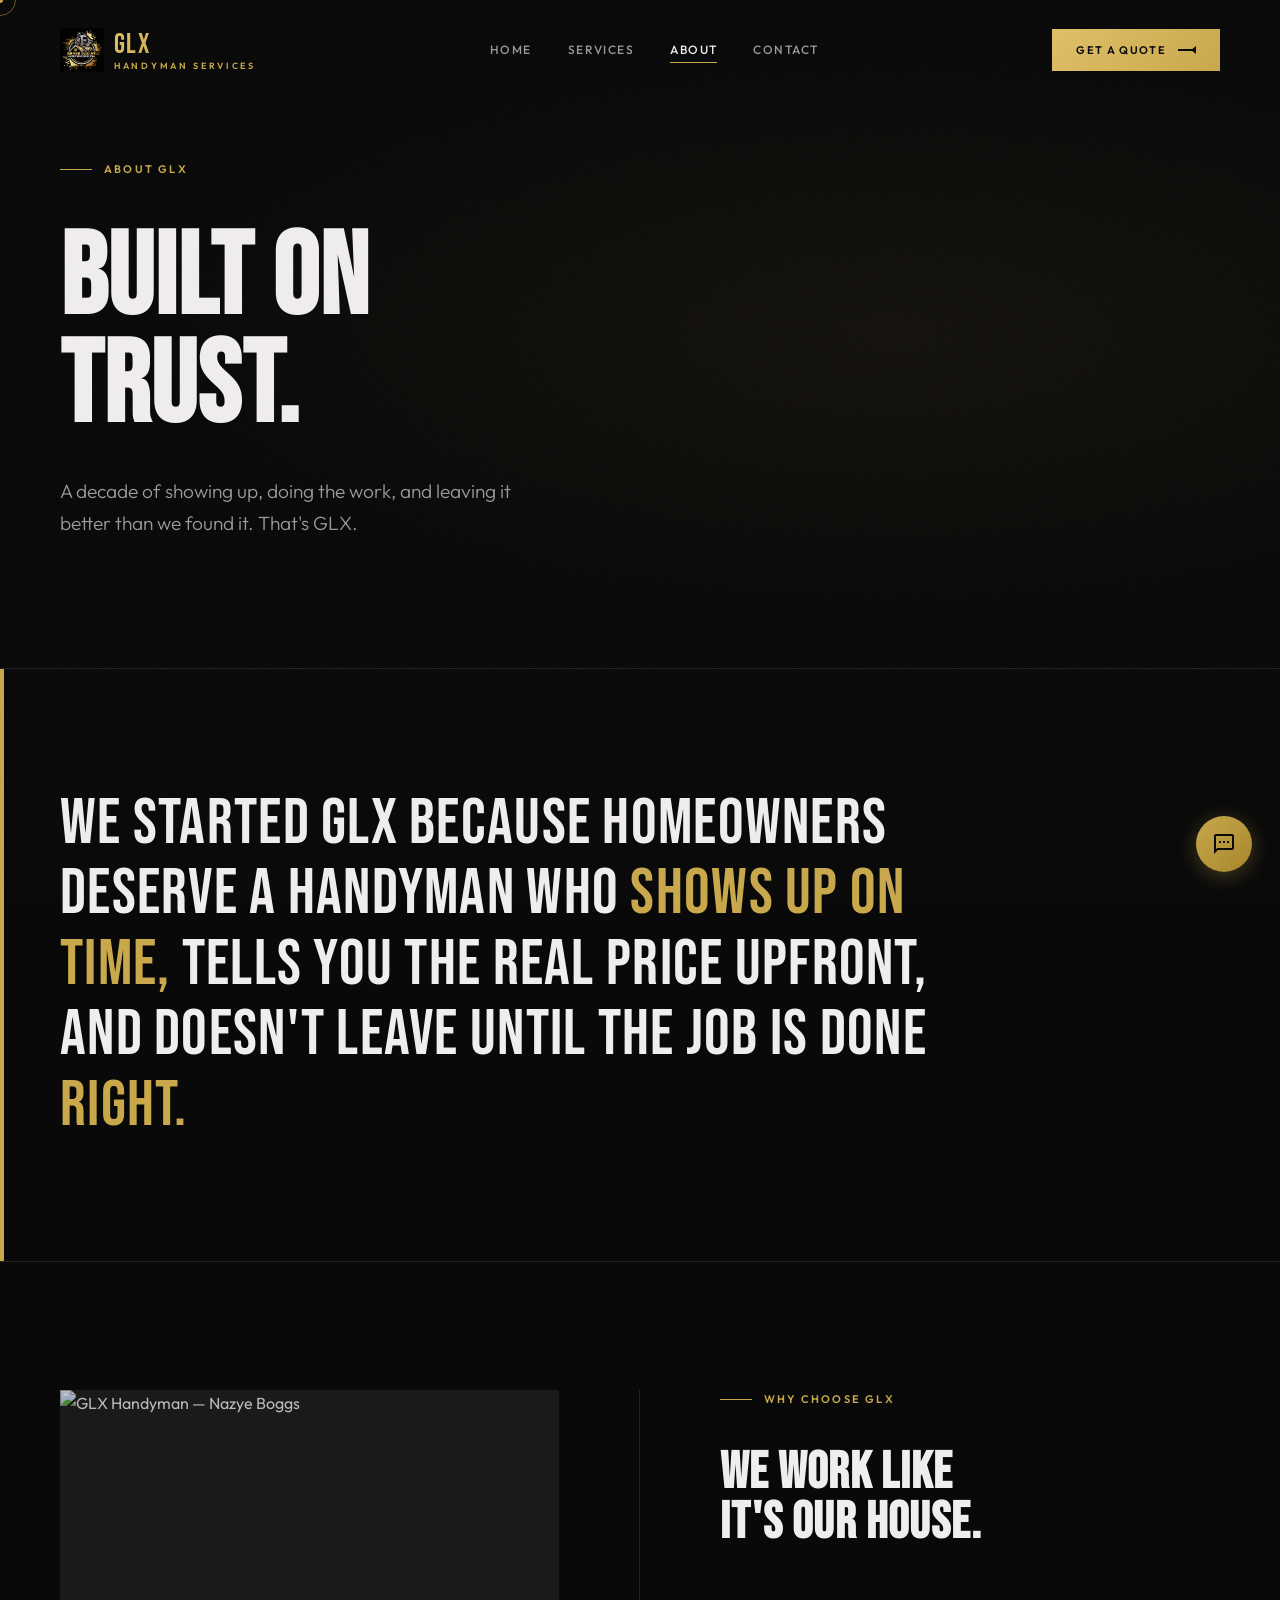
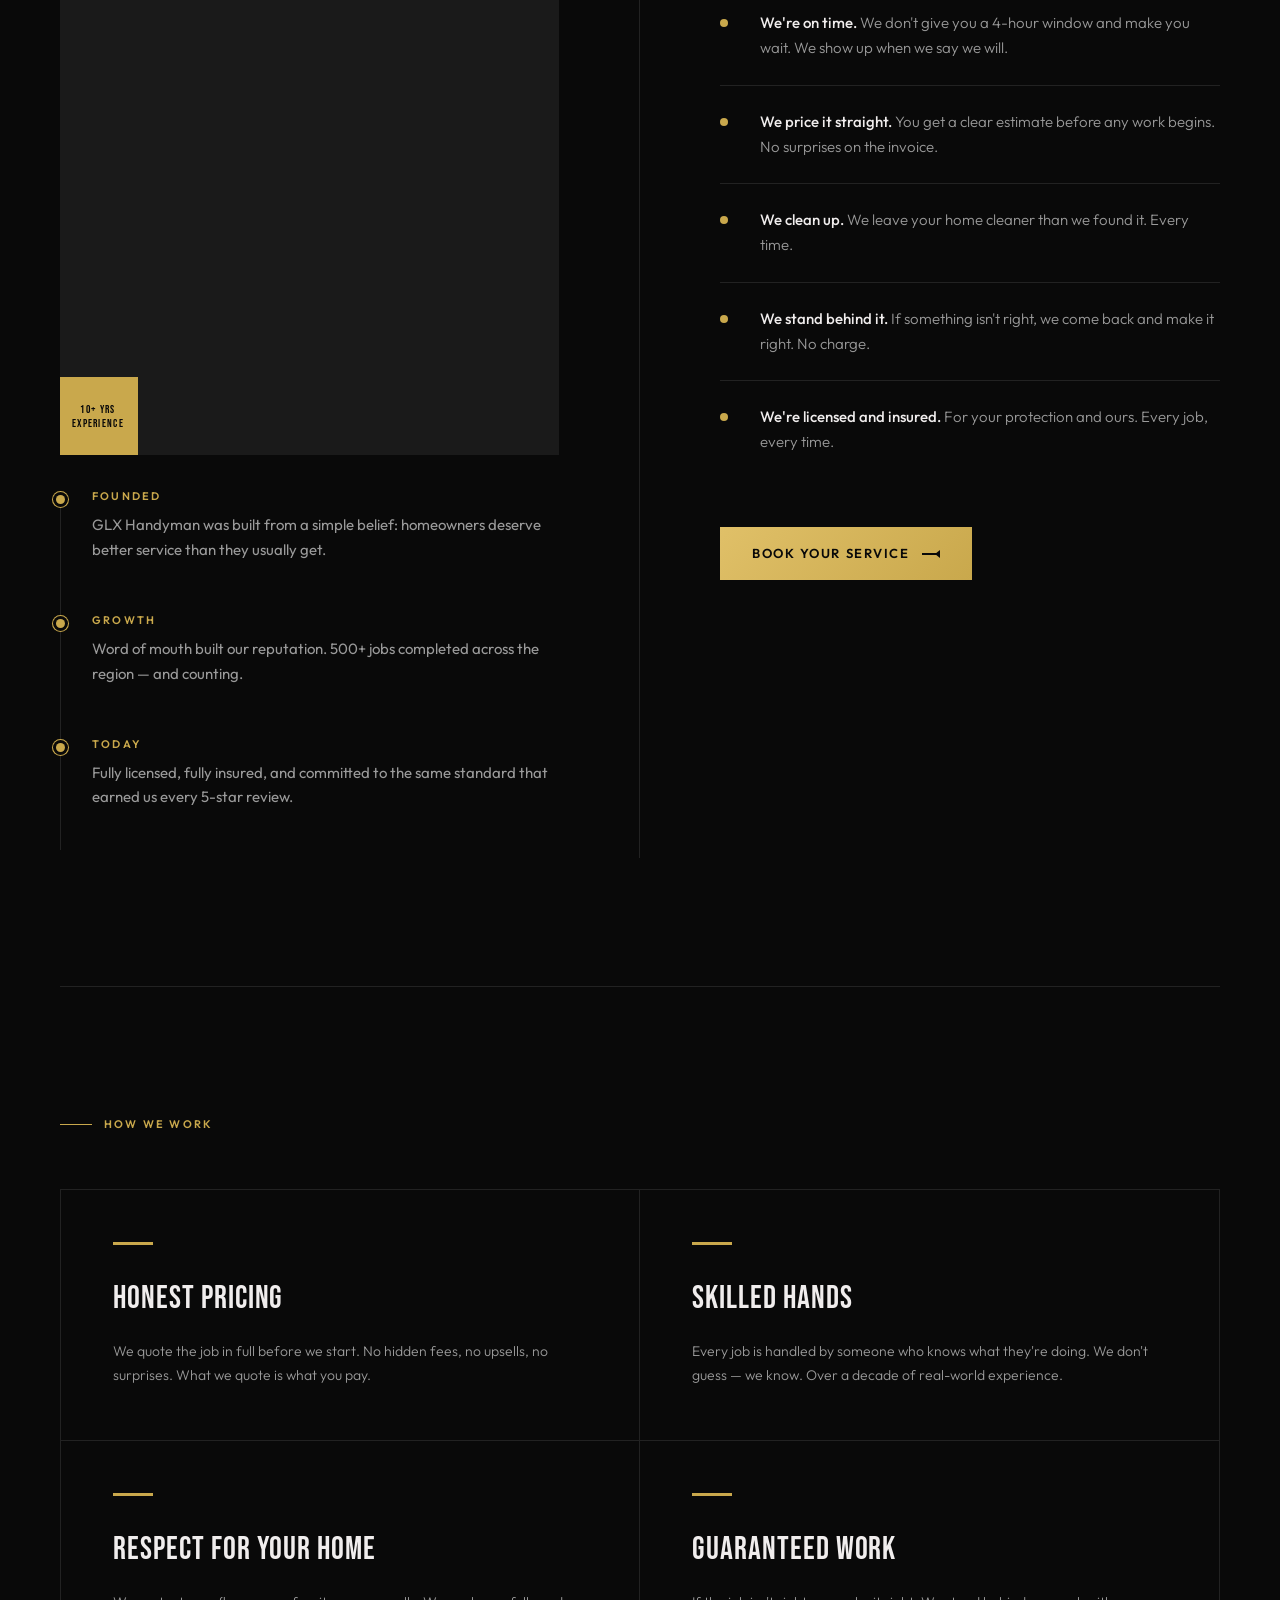
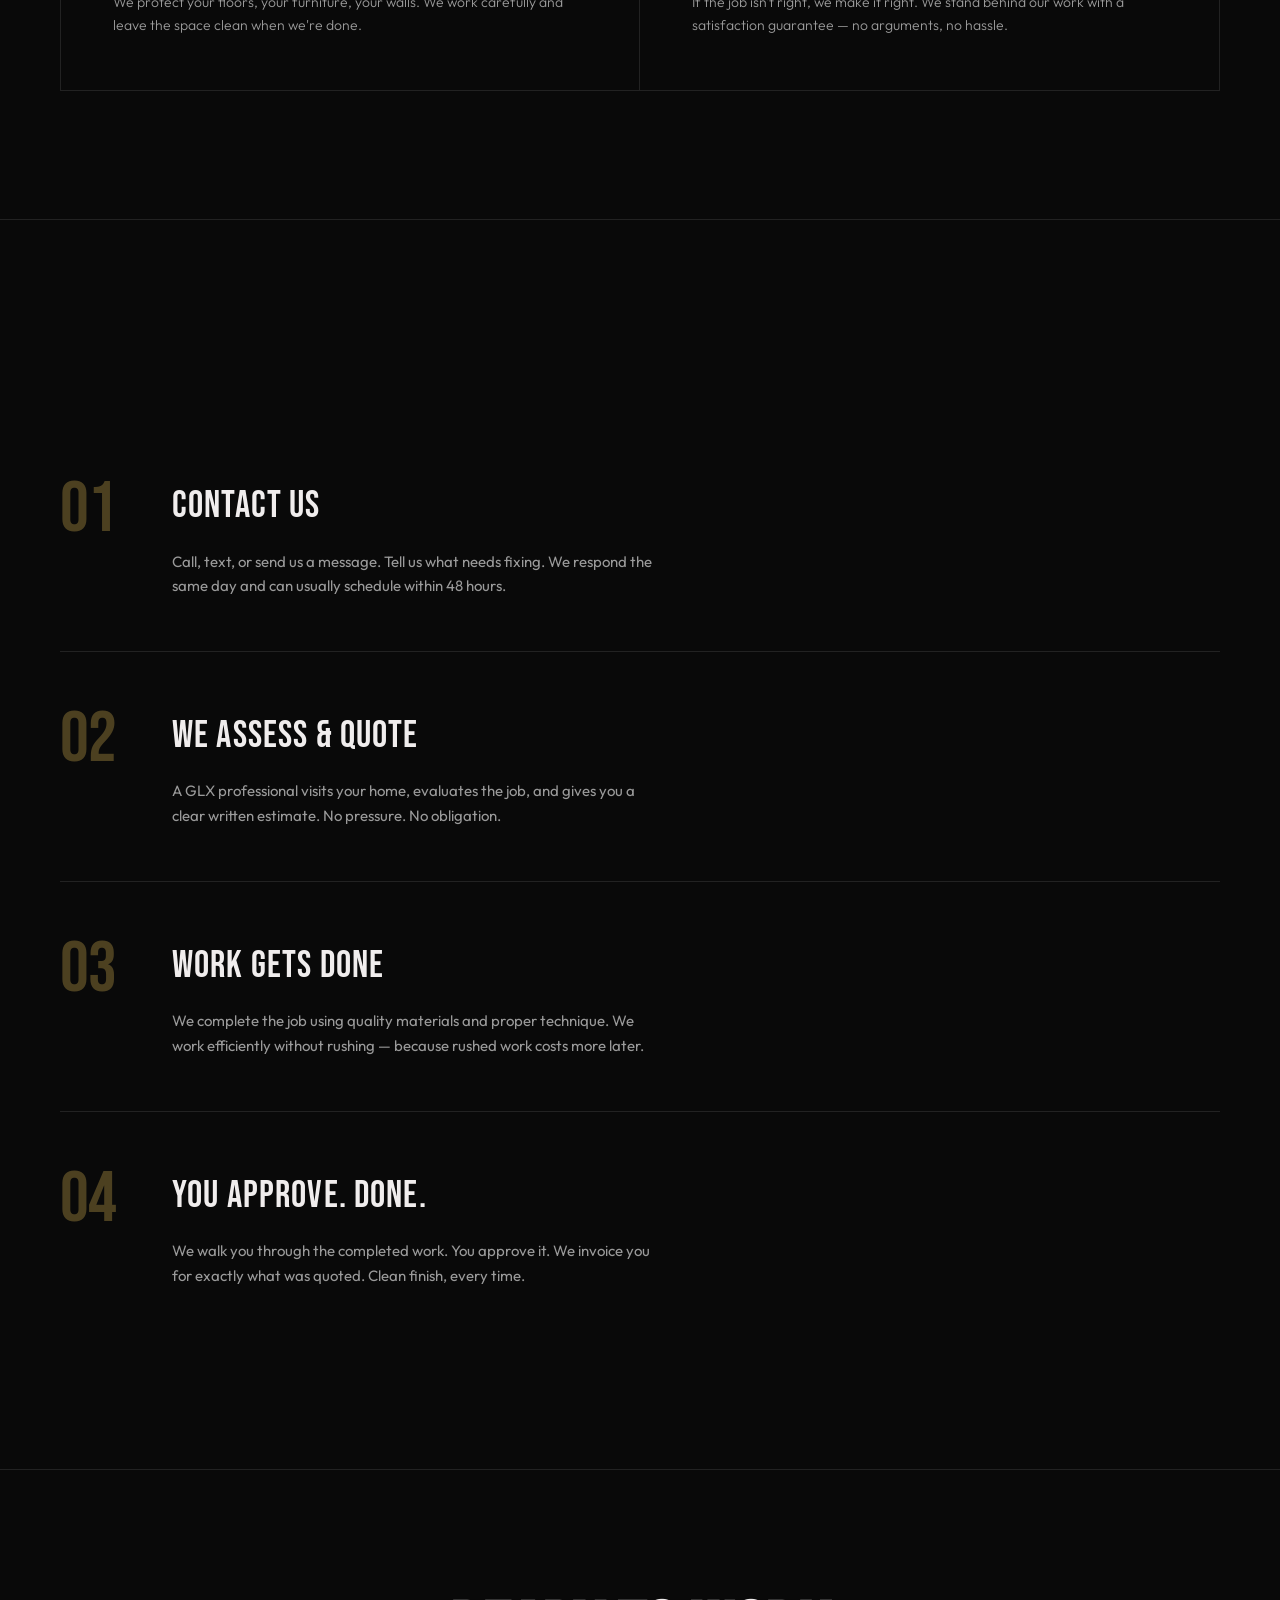
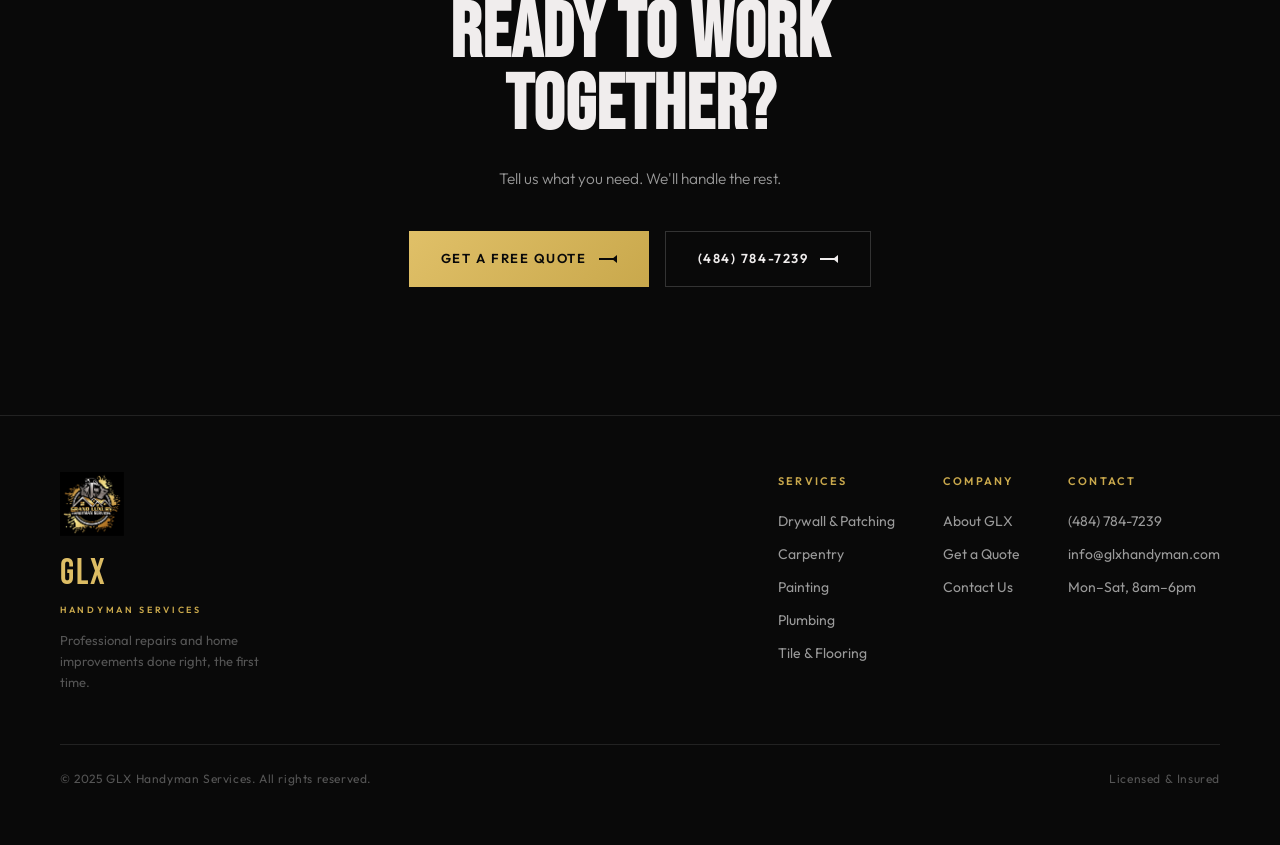
==== about.html @ 7e623fb2 "Initial commit — GLX Handyman website Full static site with homepage, services, about, and contact p" ====
<!DOCTYPE html>
<html lang="en">
<head>
  <meta charset="UTF-8" />
  <meta name="viewport" content="width=device-width, initial-scale=1.0" />
  <title>About — Grand Luxury Handyman Services</title>
  <meta name="description" content="Grand Luxury Handyman Services — Montgomery County's trusted general contractor. Learn about founder Nazye Boggs and our commitment to luxury craftsmanship." />
  <link rel="preconnect" href="https://fonts.googleapis.com" />
  <link rel="preconnect" href="https://fonts.gstatic.com" crossorigin />
  <link href="https://fonts.googleapis.com/css2?family=Bebas+Neue&family=Outfit:wght@300;400;500;600&display=swap" rel="stylesheet" />
  <link rel="stylesheet" href="css/styles.css" />
  <style>
    /* ── About Page Specific ──────────────────────────────── */

    /* Full-bleed statement */
    .statement-section {
      padding: 120px 0;
      border-bottom: 1px solid var(--border);
      position: relative;
      overflow: hidden;
    }
    .statement-section::before {
      content: '';
      position: absolute;
      top: 0; bottom: 0; left: 0;
      width: 4px;
      background: var(--accent);
    }
    .statement-text {
      font-family: var(--font-display);
      font-size: clamp(32px, 5vw, 68px);
      line-height: 1.1;
      color: var(--text);
      letter-spacing: 0.02em;
      max-width: 900px;
    }
    .statement-text em {
      font-style: normal;
      color: var(--accent);
    }

    /* Values grid */
    .values-grid {
      display: grid;
      grid-template-columns: repeat(2, 1fr);
      gap: 0;
      border: 1px solid var(--border);
    }
    .value-item {
      padding: 52px;
      border-bottom: 1px solid var(--border);
      border-right: 1px solid var(--border);
      position: relative;
      transition: background var(--dur) var(--ease);
    }
    .value-item:hover { background: var(--surface); }
    .value-item:nth-child(2n) { border-right: none; }
    .value-item:nth-last-child(-n+2) { border-bottom: none; }
    .value-icon-line {
      width: 40px;
      height: 3px;
      background: var(--accent);
      margin-bottom: 28px;
    }
    .value-title {
      font-family: var(--font-display);
      font-size: clamp(22px, 2.5vw, 32px);
      color: var(--text);
      letter-spacing: 0.03em;
      margin-bottom: 14px;
    }
    .value-text {
      font-size: 14px;
      color: var(--text-dim);
      line-height: 1.7;
      font-weight: 300;
    }

    /* About split layout */
    .about-split {
      display: grid;
      grid-template-columns: 1fr 1fr;
      gap: 0;
      align-items: start;
      padding: var(--section-pad) 0;
      border-bottom: 1px solid var(--border);
    }
    .about-split-left {
      padding-right: 80px;
      border-right: 1px solid var(--border);
    }
    .about-split-right {
      padding-left: 80px;
    }
    .about-portrait {
      width: 100%;
      aspect-ratio: 3/4;
      background: var(--surface-2);
      position: relative;
      overflow: hidden;
      margin-bottom: 32px;
    }
    .about-portrait img {
      width: 100%; height: 100%;
      object-fit: cover;
      opacity: 0.75;
    }
    .portrait-accent {
      position: absolute;
      bottom: -2px;
      left: -2px;
      width: 80px;
      height: 80px;
      background: var(--accent);
      z-index: 2;
      display: flex;
      align-items: center;
      justify-content: center;
    }
    .portrait-accent-text {
      font-family: var(--font-display);
      font-size: 11px;
      letter-spacing: 0.12em;
      color: var(--black);
      text-align: center;
      line-height: 1.3;
    }

    /* Why GLX list */
    .why-list {
      display: flex;
      flex-direction: column;
      gap: 0;
    }
    .why-item {
      display: grid;
      grid-template-columns: 20px 1fr;
      gap: 20px;
      padding: 24px 0;
      border-bottom: 1px solid var(--border);
      align-items: start;
    }
    .why-item:last-child { border-bottom: none; }
    .why-bullet {
      width: 8px;
      height: 8px;
      background: var(--accent);
      border-radius: 50%;
      margin-top: 8px;
    }
    .why-text {
      font-size: 15px;
      color: var(--text-dim);
      line-height: 1.65;
      font-weight: 300;
    }
    .why-text strong { color: var(--text); font-weight: 500; }

    @media (max-width: 1024px) {
      .about-split { grid-template-columns: 1fr; }
      .about-split-left { padding-right: 0; border-right: none; border-bottom: 1px solid var(--border); padding-bottom: 60px; }
      .about-split-right { padding-left: 0; padding-top: 60px; }
      .values-grid { grid-template-columns: 1fr; }
      .value-item { border-right: none; }
      .value-item:nth-last-child(-n+2) { border-bottom: 1px solid var(--border); }
      .value-item:last-child { border-bottom: none; }
    }
    @media (max-width: 640px) {
      .value-item { padding: 36px 28px; }
      .statement-section { padding: 72px 0; }
    }
  </style>
</head>
<body>
  <div class="page-veil"></div>
  <div class="cursor-dot"></div>
  <div class="cursor-ring"></div>

  <!-- ── Navigation ──────────────────────────────────────────── -->
  <nav class="nav">
    <div class="container">
      <div class="nav-inner">
        <a href="index.html" class="nav-logo">
          <img src="images/Grand%20Luxury%20Handyman%20Services%20logos-01.JPG" alt="GLX Logo" class="nav-logo-img" />
          <div class="nav-logo-text">
            <span class="nav-logo-main">GLX</span>
            <span class="nav-logo-sub">Handyman Services</span>
          </div>
        </a>
        <div class="nav-links">
          <a href="index.html" class="nav-link">Home</a>
          <a href="services.html" class="nav-link">Services</a>
          <a href="about.html" class="nav-link">About</a>
          <a href="contact.html" class="nav-link">Contact</a>
        </div>
        <a href="contact.html" class="btn btn-primary nav-cta">
          <span>Get a Quote</span>
          <span class="btn-icon"></span>
        </a>
        <button class="nav-mobile-toggle" aria-label="Menu">
          <span></span><span></span><span></span>
        </button>
      </div>
    </div>
  </nav>

  <div class="nav-mobile-menu">
    <a href="index.html" class="nav-link">Home</a>
    <a href="services.html" class="nav-link">Services</a>
    <a href="about.html" class="nav-link">About</a>
    <a href="contact.html" class="nav-link">Contact</a>
    <a href="contact.html" class="btn btn-primary" style="margin-top:20px">Get a Quote</a>
  </div>

  <!-- ── Page Hero ────────────────────────────────────────────── -->
  <section class="page-hero">
    <div class="container">
      <div class="section-label reveal">
        <span class="label">About GLX</span>
      </div>
      <h1 class="display-xl reveal reveal-delay-1" style="max-width: 740px; margin-top: 20px;">
        BUILT ON<br>TRUST.
      </h1>
      <p class="body-lg reveal reveal-delay-2" style="max-width: 500px; margin-top: 32px;">
        A decade of showing up, doing the work, and leaving it better than we found it. That's GLX.
      </p>
    </div>
  </section>

  <!-- ── Statement ─────────────────────────────────────────────── -->
  <section class="statement-section">
    <div class="container">
      <p class="statement-text reveal">
        We started GLX because homeowners deserve a handyman who <em>shows up on time,</em> tells you the real price upfront, and doesn't leave until the job is done <em>right.</em>
      </p>
    </div>
  </section>

  <!-- ── About Split ───────────────────────────────────────────── -->
  <section>
    <div class="container">
      <div class="about-split">
        <div class="about-split-left">
          <div class="about-portrait reveal">
            <img src="https://images.unsplash.com/photo-1507003211169-0a1dd7228f2d?auto=format&fit=crop&w=800&q=80" alt="GLX Handyman — Nazye Boggs" />
            <div class="portrait-accent">
              <div class="portrait-accent-text">10+ YRS<br>EXPERIENCE</div>
            </div>
          </div>
          <div class="timeline reveal">
            <div class="timeline-item">
              <div class="timeline-year">Founded</div>
              <p class="timeline-text">GLX Handyman was built from a simple belief: homeowners deserve better service than they usually get.</p>
            </div>
            <div class="timeline-item">
              <div class="timeline-year">Growth</div>
              <p class="timeline-text">Word of mouth built our reputation. 500+ jobs completed across the region — and counting.</p>
            </div>
            <div class="timeline-item">
              <div class="timeline-year">Today</div>
              <p class="timeline-text">Fully licensed, fully insured, and committed to the same standard that earned us every 5-star review.</p>
            </div>
          </div>
        </div>

        <div class="about-split-right reveal reveal-delay-2">
          <div class="section-label" style="margin-bottom: 40px;">
            <span class="label">Why Choose GLX</span>
          </div>
          <h2 class="display-md" style="margin-bottom: 40px;">We Work Like<br>It's Our House.</h2>

          <div class="why-list">
            <div class="why-item">
              <div class="why-bullet"></div>
              <p class="why-text"><strong>We're on time.</strong> We don't give you a 4-hour window and make you wait. We show up when we say we will.</p>
            </div>
            <div class="why-item">
              <div class="why-bullet"></div>
              <p class="why-text"><strong>We price it straight.</strong> You get a clear estimate before any work begins. No surprises on the invoice.</p>
            </div>
            <div class="why-item">
              <div class="why-bullet"></div>
              <p class="why-text"><strong>We clean up.</strong> We leave your home cleaner than we found it. Every time.</p>
            </div>
            <div class="why-item">
              <div class="why-bullet"></div>
              <p class="why-text"><strong>We stand behind it.</strong> If something isn't right, we come back and make it right. No charge.</p>
            </div>
            <div class="why-item">
              <div class="why-bullet"></div>
              <p class="why-text"><strong>We're licensed and insured.</strong> For your protection and ours. Every job, every time.</p>
            </div>
          </div>

          <a href="contact.html" class="btn btn-primary" style="margin-top: 48px;">
            <span>Book Your Service</span>
            <span class="btn-icon"></span>
          </a>
        </div>
      </div>
    </div>
  </section>

  <!-- ── Values ────────────────────────────────────────────────── -->
  <section style="padding: var(--section-pad) 0; border-bottom: 1px solid var(--border);">
    <div class="container">
      <div class="section-label reveal" style="margin-bottom: 56px;">
        <span class="label">How We Work</span>
      </div>
      <div class="values-grid reveal">
        <div class="value-item">
          <div class="value-icon-line"></div>
          <div class="value-title">Honest Pricing</div>
          <p class="value-text">We quote the job in full before we start. No hidden fees, no upsells, no surprises. What we quote is what you pay.</p>
        </div>
        <div class="value-item">
          <div class="value-icon-line"></div>
          <div class="value-title">Skilled Hands</div>
          <p class="value-text">Every job is handled by someone who knows what they're doing. We don't guess — we know. Over a decade of real-world experience.</p>
        </div>
        <div class="value-item">
          <div class="value-icon-line"></div>
          <div class="value-title">Respect For Your Home</div>
          <p class="value-text">We protect your floors, your furniture, your walls. We work carefully and leave the space clean when we're done.</p>
        </div>
        <div class="value-item">
          <div class="value-icon-line"></div>
          <div class="value-title">Guaranteed Work</div>
          <p class="value-text">If the job isn't right, we make it right. We stand behind our work with a satisfaction guarantee — no arguments, no hassle.</p>
        </div>
      </div>
    </div>
  </section>

  <!-- ── Process ────────────────────────────────────────────────── -->
  <section style="padding: var(--section-pad) 0; border-bottom: 1px solid var(--border);">
    <div class="container">
      <div class="section-label reveal" style="margin-bottom: 56px;">
        <span class="label">The GLX Process</span>
      </div>
      <div class="process-step reveal">
        <div class="process-num">01</div>
        <div>
          <div class="process-title">Contact Us</div>
          <p class="process-text">Call, text, or send us a message. Tell us what needs fixing. We respond the same day and can usually schedule within 48 hours.</p>
        </div>
      </div>
      <div class="process-step reveal">
        <div class="process-num">02</div>
        <div>
          <div class="process-title">We Assess &amp; Quote</div>
          <p class="process-text">A GLX professional visits your home, evaluates the job, and gives you a clear written estimate. No pressure. No obligation.</p>
        </div>
      </div>
      <div class="process-step reveal">
        <div class="process-num">03</div>
        <div>
          <div class="process-title">Work Gets Done</div>
          <p class="process-text">We complete the job using quality materials and proper technique. We work efficiently without rushing — because rushed work costs more later.</p>
        </div>
      </div>
      <div class="process-step reveal" style="border-bottom:none;">
        <div class="process-num">04</div>
        <div>
          <div class="process-title">You Approve. Done.</div>
          <p class="process-text">We walk you through the completed work. You approve it. We invoice you for exactly what was quoted. Clean finish, every time.</p>
        </div>
      </div>
    </div>
  </section>

  <!-- ── CTA ──────────────────────────────────────────────────── -->
  <section style="padding: var(--section-pad) 0;">
    <div class="container">
      <div class="reveal" style="text-align: center;">
        <h2 class="display-lg">Ready To Work<br>Together?</h2>
        <p class="body-md" style="max-width: 400px; margin: 24px auto 40px;">
          Tell us what you need. We'll handle the rest.
        </p>
        <div style="display:flex; justify-content:center; gap:16px; flex-wrap:wrap;">
          <a href="contact.html" class="btn btn-primary">
            <span>Get a Free Quote</span>
            <span class="btn-icon"></span>
          </a>
          <a href="tel:+14847847239" class="btn btn-outline">
            <span>(484) 784-7239</span>
            <span class="btn-icon"></span>
          </a>
        </div>
      </div>
    </div>
  </section>

  <!-- ── Footer ────────────────────────────────────────────────── -->
  <footer>
    <div class="container">
      <div class="footer-grid">
        <div>
          <img src="images/Grand%20Luxury%20Handyman%20Services%20logos-01.JPG" alt="GLX Logo" class="footer-logo-img" />
          <div class="footer-logo-main">GLX</div>
          <div class="footer-logo-sub">Handyman Services</div>
          <p class="footer-tagline">Professional repairs and home improvements done right, the first time.</p>
        </div>
        <div>
          <div class="footer-col-title">Services</div>
          <div class="footer-links">
            <a href="services.html#drywall" class="footer-link">Drywall &amp; Patching</a>
            <a href="services.html#carpentry" class="footer-link">Carpentry</a>
            <a href="services.html#painting" class="footer-link">Painting</a>
            <a href="services.html#plumbing" class="footer-link">Plumbing</a>
            <a href="services.html#tile" class="footer-link">Tile &amp; Flooring</a>
          </div>
        </div>
        <div>
          <div class="footer-col-title">Company</div>
          <div class="footer-links">
            <a href="about.html" class="footer-link">About GLX</a>
            <a href="contact.html" class="footer-link">Get a Quote</a>
            <a href="contact.html" class="footer-link">Contact Us</a>
          </div>
        </div>
        <div>
          <div class="footer-col-title">Contact</div>
          <div class="footer-links">
            <a href="tel:+14847847239" class="footer-link">(484) 784-7239</a>
            <a href="mailto:info@glxhandyman.com" class="footer-link">info@glxhandyman.com</a>
            <span class="footer-link" style="cursor:default;">Mon–Sat, 8am–6pm</span>
          </div>
        </div>
      </div>
      <div class="footer-bottom">
        <span class="footer-copy">© 2025 GLX Handyman Services. All rights reserved.</span>
        <span class="footer-copy">Licensed &amp; Insured</span>
      </div>
    </div>
  </footer>

  <!-- ── Chatbot Widget ──────────────────────────────────────── -->
  <button class="chatbot-toggle" aria-label="Chat with us">
    <svg class="chat-open" viewBox="0 0 24 24"><path d="M20 2H4c-1.1 0-2 .9-2 2v18l4-4h14c1.1 0 2-.9 2-2V4c0-1.1-.9-2-2-2zm0 14H5.2L4 17.2V4h16v12z"/><path d="M7 9h2v2H7zm4 0h2v2h-2zm4 0h2v2h-2z"/></svg>
    <svg class="chat-close" viewBox="0 0 24 24"><path d="M19 6.41L17.59 5 12 10.59 6.41 5 5 6.41 10.59 12 5 17.59 6.41 19 12 13.41 17.59 19 19 17.59 13.41 12z"/></svg>
  </button>
  <div class="chatbot-window">
    <div class="chatbot-header">
      <div class="chatbot-header-dot"></div>
      <div>
        <div class="chatbot-header-text">GLX Handyman</div>
        <div class="chatbot-header-sub">Usually replies instantly</div>
      </div>
    </div>
    <div class="chatbot-messages" id="chatMessages">
      <div class="chat-msg bot">Hey there! I'm the GLX assistant. How can I help you today?</div>
    </div>
    <div class="chatbot-quick-replies" id="chatQuickReplies">
      <button class="chatbot-quick-btn" data-msg="I need a quote">Get a Quote</button>
      <button class="chatbot-quick-btn" data-msg="What services do you offer?">Services</button>
      <button class="chatbot-quick-btn" data-msg="What are your hours?">Hours</button>
      <button class="chatbot-quick-btn" data-msg="How do I contact you?">Contact Info</button>
    </div>
    <div class="chatbot-input-row">
      <input class="chatbot-input" id="chatInput" type="text" placeholder="Type a message..." />
      <button class="chatbot-send" id="chatSend" aria-label="Send">
        <svg viewBox="0 0 24 24"><path d="M2.01 21L23 12 2.01 3 2 10l15 2-15 2z"/></svg>
      </button>
    </div>
  </div>

  <script src="js/main.js"></script>
</body>
</html>
---- css/styles.css ----
/* ============================================================
   GLX HANDYMAN — Global Styles
   Direction: Bold Challenger × Industrial Craft
   ============================================================ */

@import url('https://fonts.googleapis.com/css2?family=Bebas+Neue&family=Outfit:wght@300;400;500;600&display=swap');

/* ── Variables ─────────────────────────────────────────────── */
:root {
  --black:        #090909;
  --surface:      #111111;
  --surface-2:    #1A1A1A;
  --accent:       #C9A84C;
  --accent-bright:#E0C068;
  --accent-dim:   rgba(201,168,76,0.12);
  --accent-glow:  rgba(201,168,76,0.25);
  --silver:       #A8A8A8;
  --silver-dim:   #6B6B6B;
  --text:         #F0EDED;
  --text-dim:     #9A9A9A;
  --text-muted:   #555555;
  --border:       #222222;
  --border-light: #333333;
  --white:        #FAFAFA;

  --font-display: 'Bebas Neue', sans-serif;
  --font-body:    'Outfit', sans-serif;

  --section-pad: clamp(80px, 10vw, 140px);
  --container:   1300px;
  --gap:         clamp(16px, 2.5vw, 36px);

  --ease:        cubic-bezier(0.25, 0.1, 0.25, 1);
  --ease-out:    cubic-bezier(0.0, 0.0, 0.2, 1);
  --spring:      cubic-bezier(0.34, 1.56, 0.64, 1);
  --dur:         0.45s;
}

/* ── Reset ─────────────────────────────────────────────────── */
*, *::before, *::after { box-sizing: border-box; margin: 0; padding: 0; }
html { scroll-behavior: smooth; font-size: 16px; }
body {
  background: var(--black);
  color: var(--text);
  font-family: var(--font-body);
  font-weight: 400;
  line-height: 1.65;
  overflow-x: hidden;
  -webkit-font-smoothing: antialiased;
}
img { display: block; max-width: 100%; }
a { color: inherit; text-decoration: none; }
button { border: none; background: none; cursor: pointer; font-family: inherit; }
ul { list-style: none; }

/* ── Page Load Veil ────────────────────────────────────────── */
.page-veil {
  position: fixed;
  inset: 0;
  background: var(--black);
  z-index: 9999;
  transform-origin: top;
  animation: veilLift 0.8s var(--ease-out) 0.15s forwards;
}
@keyframes veilLift {
  to { transform: scaleY(0); }
}

/* ── Noise Overlay ─────────────────────────────────────────── */
body::after {
  content: '';
  position: fixed;
  inset: 0;
  background-image: url("data:image/svg+xml,%3Csvg viewBox='0 0 256 256' xmlns='http://www.w3.org/2000/svg'%3E%3Cfilter id='noise'%3E%3CfeTurbulence type='fractalNoise' baseFrequency='0.9' numOctaves='4' stitchTiles='stitch'/%3E%3C/filter%3E%3Crect width='100%25' height='100%25' filter='url(%23noise)' opacity='0.04'/%3E%3C/svg%3E");
  pointer-events: none;
  z-index: 9998;
  opacity: 0.55;
}

/* ── Custom Cursor ─────────────────────────────────────────── */
.cursor-dot, .cursor-ring {
  position: fixed;
  border-radius: 50%;
  pointer-events: none;
  z-index: 10000;
  transform: translate(-50%, -50%);
  transition: opacity 0.3s;
}
.cursor-dot {
  width: 6px;
  height: 6px;
  background: var(--accent);
  transition: transform 0.1s var(--ease), opacity 0.3s;
}
.cursor-ring {
  width: 32px;
  height: 32px;
  border: 1.5px solid rgba(201, 168, 76, 0.5);
  transition: transform 0.18s var(--ease), width 0.3s var(--spring), height 0.3s var(--spring), opacity 0.3s;
}
@media (hover: none) {
  .cursor-dot, .cursor-ring { display: none; }
}

/* ── Container ─────────────────────────────────────────────── */
.container {
  width: min(var(--container), 100%);
  margin-inline: auto;
  padding-inline: clamp(20px, 5vw, 60px);
}

/* ── Typography ────────────────────────────────────────────── */
.display-xl {
  font-family: var(--font-display);
  font-size: clamp(56px, 9vw, 130px);
  line-height: 0.94;
  letter-spacing: 0.01em;
  color: var(--text);
}
.display-lg {
  font-family: var(--font-display);
  font-size: clamp(42px, 6vw, 88px);
  line-height: 0.94;
  letter-spacing: 0.01em;
}
.display-md {
  font-family: var(--font-display);
  font-size: clamp(30px, 4vw, 56px);
  line-height: 0.97;
  letter-spacing: 0.02em;
}
.display-sm {
  font-family: var(--font-display);
  font-size: clamp(22px, 3vw, 40px);
  line-height: 1;
  letter-spacing: 0.02em;
}
.label {
  font-family: var(--font-body);
  font-size: 11px;
  font-weight: 600;
  letter-spacing: 0.2em;
  text-transform: uppercase;
  color: var(--accent);
}
.body-lg { font-size: clamp(17px, 1.5vw, 20px); font-weight: 300; line-height: 1.7; color: var(--text-dim); }
.body-md { font-size: clamp(15px, 1.2vw, 17px); font-weight: 300; line-height: 1.65; color: var(--text-dim); }

/* ── Buttons ───────────────────────────────────────────────── */
.btn {
  display: inline-flex;
  align-items: center;
  gap: 12px;
  font-family: var(--font-body);
  font-size: 13px;
  font-weight: 600;
  letter-spacing: 0.12em;
  text-transform: uppercase;
  padding: 16px 32px;
  transition: all var(--dur) var(--ease);
  position: relative;
  overflow: hidden;
}
.btn::before {
  content: '';
  position: absolute;
  inset: 0;
  transform: translateX(-101%);
  transition: transform 0.35s var(--ease-out);
}
.btn:hover::before { transform: translateX(0); }
.btn:hover { gap: 18px; }

.btn-primary {
  background: linear-gradient(135deg, var(--accent-bright) 0%, var(--accent) 100%);
  color: var(--black);
}
.btn-primary::before { background: var(--white); }
.btn-primary:hover { color: var(--black); }

.btn-outline {
  border: 1px solid var(--border-light);
  color: var(--text);
}
.btn-outline::before { background: var(--accent); }
.btn-outline:hover { border-color: var(--accent); color: var(--black); }

.btn-icon {
  width: 18px;
  height: 2px;
  background: currentColor;
  position: relative;
  flex-shrink: 0;
}
.btn-icon::after {
  content: '';
  position: absolute;
  right: 0;
  top: 50%;
  transform: translateY(-50%);
  border-right: 5px solid currentColor;
  border-top: 4px solid transparent;
  border-bottom: 4px solid transparent;
  width: 0; height: 0;
  border-left: none;
}

/* ── Navigation ────────────────────────────────────────────── */
.nav {
  position: fixed;
  top: 0;
  left: 0;
  right: 0;
  z-index: 1000;
  padding: 28px 0;
  transition: padding var(--dur) var(--ease), background var(--dur) var(--ease), border-color var(--dur) var(--ease);
  border-bottom: 1px solid transparent;
}
.nav.scrolled {
  background: rgba(9,9,9,0.96);
  backdrop-filter: blur(16px);
  padding: 16px 0;
  border-bottom-color: var(--border);
}
.nav-inner {
  display: flex;
  align-items: center;
  justify-content: space-between;
  gap: 32px;
}
.nav-logo {
  display: flex;
  align-items: center;
  gap: 10px;
  line-height: 1;
}
.nav-logo-img {
  width: 44px;
  height: 44px;
  object-fit: contain;
  flex-shrink: 0;
}
.nav-logo-text {
  display: flex;
  flex-direction: column;
}
.nav-logo-main {
  font-family: var(--font-display);
  font-size: 28px;
  letter-spacing: 0.05em;
  color: var(--text);
}
.nav-logo-sub {
  font-size: 9px;
  font-weight: 600;
  letter-spacing: 0.3em;
  text-transform: uppercase;
  color: var(--accent);
  margin-top: 2px;
}
.nav-links {
  display: flex;
  align-items: center;
  gap: 36px;
}
.nav-link {
  font-size: 12px;
  font-weight: 500;
  letter-spacing: 0.12em;
  text-transform: uppercase;
  color: var(--text-dim);
  position: relative;
  transition: color var(--dur);
}
.nav-link::after {
  content: '';
  position: absolute;
  bottom: -3px;
  left: 0;
  width: 0;
  height: 1px;
  background: var(--accent);
  transition: width var(--dur) var(--ease);
}
.nav-link:hover { color: var(--text); }
.nav-link:hover::after { width: 100%; }
.nav-link.active { color: var(--text); }
.nav-link.active::after { width: 100%; }

.nav-cta { font-size: 11px; padding: 12px 24px; }

.nav-mobile-toggle {
  display: none;
  flex-direction: column;
  gap: 5px;
  padding: 4px;
}
.nav-mobile-toggle span {
  display: block;
  width: 24px;
  height: 1.5px;
  background: var(--text);
  transition: all 0.3s var(--ease);
}
.nav-mobile-toggle.open span:nth-child(1) { transform: translateY(6.5px) rotate(45deg); }
.nav-mobile-toggle.open span:nth-child(2) { opacity: 0; transform: scaleX(0); }
.nav-mobile-toggle.open span:nth-child(3) { transform: translateY(-6.5px) rotate(-45deg); }

.nav-mobile-menu {
  display: none;
  position: fixed;
  inset: 0;
  background: var(--black);
  z-index: 999;
  flex-direction: column;
  justify-content: center;
  align-items: center;
  gap: 40px;
  opacity: 0;
  transition: opacity 0.3s var(--ease);
}
.nav-mobile-menu.open {
  display: flex;
  opacity: 1;
}
.nav-mobile-menu .nav-link {
  font-family: var(--font-display);
  font-size: 36px;
  letter-spacing: 0.05em;
  color: var(--text);
}
.nav-mobile-menu .nav-link::after { bottom: -6px; height: 2px; }

/* ── Divider ───────────────────────────────────────────────── */
.divider {
  width: 100%;
  height: 1px;
  background: var(--border);
}
.divider-accent {
  background: linear-gradient(to right, var(--accent), transparent);
  height: 1px;
  width: 80px;
  margin: 16px 0 32px;
}

/* ── Section Labels ────────────────────────────────────────── */
.section-label {
  display: flex;
  align-items: center;
  gap: 12px;
  margin-bottom: 48px;
}
.section-label::before {
  content: '';
  display: block;
  width: 32px;
  height: 1px;
  background: var(--accent);
}

/* ── Scroll Reveal ─────────────────────────────────────────── */
.reveal {
  opacity: 0;
  transform: translateY(30px);
  transition: opacity 0.7s var(--ease-out), transform 0.7s var(--ease-out);
}
.reveal.visible {
  opacity: 1;
  transform: translateY(0);
}
.reveal-delay-1 { transition-delay: 0.1s; }
.reveal-delay-2 { transition-delay: 0.2s; }
.reveal-delay-3 { transition-delay: 0.3s; }
.reveal-delay-4 { transition-delay: 0.4s; }
.reveal-delay-5 { transition-delay: 0.5s; }

/* ── Ticker ────────────────────────────────────────────────── */
.ticker-wrap {
  overflow: hidden;
  background: linear-gradient(90deg, #A8862A 0%, var(--accent) 30%, var(--accent-bright) 50%, var(--accent) 70%, #A8862A 100%);
  padding: 14px 0;
}
.ticker-track {
  display: flex;
  gap: 0;
  animation: ticker 28s linear infinite;
  width: max-content;
}
.ticker-item {
  display: flex;
  align-items: center;
  gap: 20px;
  padding-right: 60px;
  font-family: var(--font-display);
  font-size: 15px;
  letter-spacing: 0.1em;
  color: var(--black);
  white-space: nowrap;
}
.ticker-dot {
  width: 5px;
  height: 5px;
  background: rgba(0,0,0,0.35);
  border-radius: 50%;
  flex-shrink: 0;
}
@keyframes ticker {
  from { transform: translateX(0); }
  to   { transform: translateX(-50%); }
}

/* ── Stats Bar ─────────────────────────────────────────────── */
.stats-bar {
  padding: 72px 0;
  border-bottom: 1px solid var(--border);
}
.stats-grid {
  display: grid;
  grid-template-columns: repeat(3, 1fr);
  gap: 0;
}
.stat-item {
  padding: 32px 48px;
  border-right: 1px solid var(--border);
  position: relative;
}
.stat-item:first-child { padding-left: 0; }
.stat-item:last-child { border-right: none; }
.stat-num {
  font-family: var(--font-display);
  font-size: clamp(42px, 5vw, 68px);
  line-height: 1;
  color: var(--text);
  letter-spacing: 0.02em;
}
.stat-num span { color: var(--accent); }
.stat-label {
  font-size: 12px;
  font-weight: 500;
  letter-spacing: 0.15em;
  text-transform: uppercase;
  color: var(--text-dim);
  margin-top: 8px;
}

/* ── Service Grid ──────────────────────────────────────────── */
.service-item {
  padding: 40px 0;
  border-bottom: 1px solid var(--border);
  display: grid;
  grid-template-columns: 60px 1fr auto;
  align-items: center;
  gap: 32px;
  cursor: pointer;
  transition: all var(--dur) var(--ease);
  position: relative;
}
.service-item::after {
  content: '';
  position: absolute;
  left: 0;
  bottom: -1px;
  width: 0;
  height: 1px;
  background: var(--accent);
  transition: width 0.5s var(--ease-out);
}
.service-item:hover::after { width: 100%; }
.service-item:hover .service-title { color: var(--accent); }
.service-item:hover .service-arrow { transform: translateX(8px); color: var(--accent); }

.service-num {
  font-family: var(--font-display);
  font-size: 13px;
  letter-spacing: 0.1em;
  color: var(--text-muted);
}
.service-title {
  font-family: var(--font-display);
  font-size: clamp(22px, 2.5vw, 34px);
  letter-spacing: 0.03em;
  color: var(--text);
  transition: color var(--dur) var(--ease);
}
.service-arrow {
  font-size: 24px;
  color: var(--text-muted);
  transition: all var(--dur) var(--ease);
}

/* ── Before/After Slider ───────────────────────────────────── */
.ba-slider {
  position: relative;
  overflow: hidden;
  cursor: ew-resize;
  user-select: none;
  border: 1px solid var(--border);
}
.ba-before, .ba-after {
  position: absolute;
  inset: 0;
  background-size: cover;
  background-position: center;
}
.ba-after {
  clip-path: inset(0 50% 0 0);
  transition: clip-path 0s;
}
.ba-handle {
  position: absolute;
  top: 0;
  bottom: 0;
  left: 50%;
  width: 2px;
  background: var(--accent);
  transform: translateX(-50%);
  z-index: 10;
}
.ba-handle::before, .ba-handle::after {
  content: '';
  position: absolute;
  left: 50%;
  transform: translateX(-50%);
  background: var(--accent);
  border-radius: 50%;
}
.ba-handle::before {
  top: 50%;
  transform: translate(-50%, -50%);
  width: 40px;
  height: 40px;
  display: flex;
  align-items: center;
  justify-content: center;
}
.ba-labels {
  position: absolute;
  bottom: 20px;
  left: 0;
  right: 0;
  display: flex;
  justify-content: space-between;
  padding: 0 24px;
  z-index: 11;
  pointer-events: none;
}
.ba-label {
  font-size: 11px;
  font-weight: 600;
  letter-spacing: 0.2em;
  text-transform: uppercase;
  padding: 6px 14px;
  background: rgba(0,0,0,0.7);
  color: var(--text);
  backdrop-filter: blur(8px);
}

/* ── Testimonials ──────────────────────────────────────────── */
.testimonial-item {
  padding: 52px;
  border: 1px solid var(--border);
  position: relative;
  transition: border-color var(--dur) var(--ease);
}
.testimonial-item:hover { border-color: var(--border-light); }
.testimonial-quote {
  font-family: var(--font-display);
  font-size: clamp(17px, 2vw, 24px);
  line-height: 1.25;
  color: var(--text);
  margin-bottom: 32px;
  letter-spacing: 0.02em;
}
.testimonial-mark {
  font-family: var(--font-display);
  font-size: 80px;
  line-height: 1;
  color: var(--accent);
  position: absolute;
  top: 32px;
  right: 36px;
  opacity: 0.25;
}
.testimonial-author {
  display: flex;
  align-items: center;
  gap: 16px;
}
.testimonial-avatar {
  width: 44px;
  height: 44px;
  background: var(--surface-2);
  border-radius: 50%;
  display: flex;
  align-items: center;
  justify-content: center;
  font-family: var(--font-display);
  font-size: 18px;
  color: var(--accent);
  flex-shrink: 0;
}
.testimonial-name {
  font-weight: 600;
  font-size: 14px;
  color: var(--text);
}
.testimonial-meta {
  font-size: 12px;
  color: var(--text-muted);
  margin-top: 2px;
  letter-spacing: 0.05em;
}
.stars {
  color: var(--accent);
  font-size: 13px;
  letter-spacing: 2px;
  margin-bottom: 20px;
}

/* ── CTA Band ──────────────────────────────────────────────── */
.cta-band {
  background: var(--surface);
  border-top: 1px solid var(--border);
  border-bottom: 1px solid var(--border);
  padding: 80px 0;
  position: relative;
  overflow: hidden;
}
.cta-band::before {
  content: '';
  position: absolute;
  top: -100px;
  right: -100px;
  width: 400px;
  height: 400px;
  background: radial-gradient(circle, var(--accent-glow) 0%, transparent 70%);
  pointer-events: none;
}

/* ── Footer ────────────────────────────────────────────────── */
footer {
  padding: 56px 0;
  border-top: 1px solid var(--border);
}
.footer-grid {
  display: grid;
  grid-template-columns: 1fr auto auto auto;
  gap: 48px;
  align-items: start;
}
.footer-logo-main {
  font-family: var(--font-display);
  font-size: 36px;
  letter-spacing: 0.05em;
  color: var(--text);
}
.footer-logo-img {
  width: 64px;
  height: 64px;
  object-fit: contain;
  margin-bottom: 8px;
}
.footer-logo-sub {
  font-size: 9px;
  font-weight: 600;
  letter-spacing: 0.3em;
  text-transform: uppercase;
  color: var(--accent);
}
.footer-tagline {
  font-size: 13px;
  color: var(--text-muted);
  margin-top: 12px;
  max-width: 220px;
  line-height: 1.6;
}
.footer-col-title {
  font-size: 11px;
  font-weight: 600;
  letter-spacing: 0.2em;
  text-transform: uppercase;
  color: var(--accent);
  margin-bottom: 20px;
}
.footer-links {
  display: flex;
  flex-direction: column;
  gap: 10px;
}
.footer-link {
  font-size: 14px;
  color: var(--text-dim);
  transition: color var(--dur) var(--ease);
}
.footer-link:hover { color: var(--text); }
.footer-bottom {
  margin-top: 52px;
  padding-top: 24px;
  border-top: 1px solid var(--border);
  display: flex;
  align-items: center;
  justify-content: space-between;
  gap: 24px;
}
.footer-copy {
  font-size: 12px;
  color: var(--text-muted);
  letter-spacing: 0.05em;
}

/* ── Forms ─────────────────────────────────────────────────── */
.form-group {
  display: flex;
  flex-direction: column;
  gap: 8px;
}
.form-label {
  font-size: 11px;
  font-weight: 600;
  letter-spacing: 0.15em;
  text-transform: uppercase;
  color: var(--text-dim);
}
.form-input, .form-select, .form-textarea {
  background: var(--surface);
  border: 1px solid var(--border);
  color: var(--text);
  font-family: var(--font-body);
  font-size: 15px;
  padding: 14px 18px;
  transition: border-color var(--dur) var(--ease), background var(--dur) var(--ease);
  outline: none;
  -webkit-appearance: none;
  border-radius: 0;
}
.form-input::placeholder, .form-textarea::placeholder { color: var(--text-muted); }
.form-input:focus, .form-select:focus, .form-textarea:focus {
  border-color: var(--accent);
  background: var(--surface-2);
}
.form-select { cursor: pointer; }
.form-textarea { resize: vertical; min-height: 140px; }

/* ── Service Page Cards ────────────────────────────────────── */
.service-block {
  display: grid;
  grid-template-columns: 1fr 1fr;
  gap: 0;
  border: 1px solid var(--border);
  margin-bottom: 2px;
  transition: border-color var(--dur) var(--ease);
}
.service-block:hover { border-color: var(--border-light); }
.service-block-content {
  padding: 56px;
  border-right: 1px solid var(--border);
}
.service-block-visual {
  background: var(--surface);
  min-height: 280px;
  position: relative;
  overflow: hidden;
  display: flex;
  align-items: center;
  justify-content: center;
}
.service-block-icon {
  font-size: 80px;
  opacity: 0.08;
  position: absolute;
  font-family: var(--font-display);
  letter-spacing: -0.02em;
  color: var(--text);
}
.service-block-img {
  width: 100%;
  height: 100%;
  object-fit: cover;
  opacity: 0.6;
  transition: opacity var(--dur) var(--ease), transform 0.6s var(--ease);
}
.service-block:hover .service-block-img {
  opacity: 0.8;
  transform: scale(1.03);
}

/* ── About Page ────────────────────────────────────────────── */
.timeline {
  position: relative;
  padding-left: 32px;
}
.timeline::before {
  content: '';
  position: absolute;
  left: 0;
  top: 8px;
  bottom: 8px;
  width: 1px;
  background: var(--border);
}
.timeline-item {
  position: relative;
  padding-bottom: 48px;
}
.timeline-item::before {
  content: '';
  position: absolute;
  left: -36px;
  top: 8px;
  width: 9px;
  height: 9px;
  background: var(--accent);
  border-radius: 50%;
  box-shadow: 0 0 0 3px var(--black), 0 0 0 4px var(--accent);
}
.timeline-year {
  font-size: 11px;
  font-weight: 600;
  letter-spacing: 0.2em;
  text-transform: uppercase;
  color: var(--accent);
  margin-bottom: 8px;
}
.timeline-text {
  font-size: 15px;
  color: var(--text-dim);
  line-height: 1.65;
}

/* ── Process Steps ─────────────────────────────────────────── */
.process-step {
  display: grid;
  grid-template-columns: 80px 1fr;
  gap: 32px;
  padding: 52px 0;
  border-bottom: 1px solid var(--border);
  align-items: start;
}
.process-num {
  font-family: var(--font-display);
  font-size: 72px;
  line-height: 1;
  color: var(--accent);
  opacity: 0.35;
  letter-spacing: -0.02em;
}
.process-title {
  font-family: var(--font-display);
  font-size: clamp(24px, 3vw, 40px);
  letter-spacing: 0.03em;
  color: var(--text);
  margin-bottom: 12px;
}
.process-text {
  font-size: 15px;
  color: var(--text-dim);
  line-height: 1.65;
  max-width: 480px;
}

/* ── Gallery Grid ──────────────────────────────────────────── */
.gallery-grid {
  display: grid;
  grid-template-columns: repeat(2, 1fr);
  gap: 2px;
}
.gallery-item {
  position: relative;
  overflow: hidden;
  aspect-ratio: 4/3;
  background: var(--surface);
  cursor: pointer;
}
.gallery-item img {
  width: 100%;
  height: 100%;
  object-fit: cover;
  transition: transform 0.6s var(--ease), opacity 0.4s var(--ease);
  opacity: 0.75;
}
.gallery-item:hover img { transform: scale(1.05); opacity: 1; }
.gallery-item-overlay {
  position: absolute;
  inset: 0;
  background: linear-gradient(to top, rgba(0,0,0,0.7) 0%, transparent 50%);
  opacity: 0;
  transition: opacity var(--dur) var(--ease);
}
.gallery-item:hover .gallery-item-overlay { opacity: 1; }
.gallery-item-label {
  position: absolute;
  bottom: 20px;
  left: 20px;
  right: 20px;
  font-family: var(--font-display);
  font-size: 18px;
  letter-spacing: 0.05em;
  color: var(--white);
  opacity: 0;
  transform: translateY(8px);
  transition: all var(--dur) var(--ease);
}
.gallery-item:hover .gallery-item-label { opacity: 1; transform: translateY(0); }

/* ── Image Placeholder ─────────────────────────────────────── */
.img-placeholder {
  width: 100%;
  height: 100%;
  background: var(--surface-2);
  display: flex;
  align-items: center;
  justify-content: center;
  flex-direction: column;
  gap: 10px;
  color: var(--text-muted);
  font-size: 12px;
  letter-spacing: 0.15em;
  text-transform: uppercase;
  border: 1px dashed var(--border);
  text-align: center;
  padding: 20px;
}
.img-placeholder svg { opacity: 0.3; }

/* ── Page Hero (inner pages) ───────────────────────────────── */
.page-hero {
  padding-top: 160px;
  padding-bottom: var(--section-pad);
  border-bottom: 1px solid var(--border);
  position: relative;
  overflow: hidden;
}
.page-hero::before {
  content: '';
  position: absolute;
  inset: 0;
  background: radial-gradient(ellipse at 70% 50%, rgba(201,168,76,0.06) 0%, transparent 60%);
  pointer-events: none;
}

/* ── Accent Card ───────────────────────────────────────────── */
.accent-band {
  background: var(--accent);
  padding: 24px 36px;
  display: inline-flex;
  align-items: center;
  gap: 16px;
}
.accent-band-text {
  font-family: var(--font-display);
  font-size: 20px;
  color: var(--black);
  letter-spacing: 0.05em;
}

/* ── Mobile Animations ────────────────────────────────────── */
@keyframes mobileSlideUp {
  from { opacity: 0; transform: translateY(40px); }
  to   { opacity: 1; transform: translateY(0); }
}
@keyframes mobileFadeIn {
  from { opacity: 0; }
  to   { opacity: 1; }
}
@keyframes mobileSlideInLeft {
  from { opacity: 0; transform: translateX(-30px); }
  to   { opacity: 1; transform: translateX(0); }
}
@keyframes mobileScaleIn {
  from { opacity: 0; transform: scale(0.92); }
  to   { opacity: 1; transform: scale(1); }
}
@keyframes shimmer {
  0%   { background-position: -200% center; }
  100% { background-position: 200% center; }
}
@keyframes floatBadge {
  0%, 100% { transform: translateY(0); }
  50%      { transform: translateY(-6px); }
}

/* ── Responsive ────────────────────────────────────────────── */
@media (max-width: 1024px) {
  .stats-grid { grid-template-columns: repeat(3, 1fr); }
  .stat-item { padding: 24px; }
  .service-block { grid-template-columns: 1fr; }
  .service-block-content { border-right: none; border-bottom: 1px solid var(--border); padding: 40px; }
  .footer-grid { grid-template-columns: 1fr 1fr; gap: 40px; }
}

@media (max-width: 768px) {
  /* ── Nav Mobile ── */
  .nav { padding: 16px 0; }
  .nav-links, .nav-cta { display: none; }
  .nav-mobile-toggle { display: flex; }
  .nav-logo-img { width: 36px; height: 36px; }
  .nav-logo-main { font-size: 22px; }
  .nav-logo-sub { font-size: 8px; letter-spacing: 0.2em; }
  .nav-logo { gap: 8px; }

  /* ── Mobile Menu Overhaul ── */
  .nav-mobile-menu {
    padding: 100px 32px 60px;
    gap: 0;
    justify-content: flex-start;
  }
  .nav-mobile-menu .nav-link {
    font-size: 42px;
    padding: 16px 0;
    border-bottom: 1px solid var(--border);
    width: 100%;
    text-align: left;
    opacity: 0;
    transform: translateX(-20px);
  }
  .nav-mobile-menu.open .nav-link {
    animation: mobileSlideInLeft 0.5s var(--ease-out) forwards;
  }
  .nav-mobile-menu.open .nav-link:nth-child(1) { animation-delay: 0.1s; }
  .nav-mobile-menu.open .nav-link:nth-child(2) { animation-delay: 0.18s; }
  .nav-mobile-menu.open .nav-link:nth-child(3) { animation-delay: 0.26s; }
  .nav-mobile-menu.open .nav-link:nth-child(4) { animation-delay: 0.34s; }
  .nav-mobile-menu.open .btn {
    opacity: 0;
    animation: mobileSlideUp 0.5s var(--ease-out) 0.45s forwards;
  }

  /* ── Container ── */
  .container { padding-inline: 20px; }

  /* ── Typography ── */
  .display-xl { font-size: clamp(40px, 12vw, 56px); }
  .display-lg { font-size: clamp(32px, 8vw, 42px); }
  .display-md { font-size: clamp(26px, 6vw, 32px); }
  .display-sm { font-size: clamp(20px, 5vw, 24px); }

  /* ── Stats ── */
  .stats-bar { padding: 40px 0; }
  .stats-grid {
    grid-template-columns: repeat(3, 1fr);
    gap: 0;
  }
  .stat-item {
    border-right: 1px solid var(--border);
    border-bottom: none;
    padding: 16px 12px;
    text-align: center;
  }
  .stat-item:last-child { border-right: none; }
  .stat-num { font-size: clamp(28px, 7vw, 40px); }
  .stat-label { font-size: 9px; letter-spacing: 0.1em; margin-top: 4px; }

  /* ── Services ── */
  .service-item {
    grid-template-columns: 32px 1fr auto;
    gap: 12px;
    padding: 24px 0;
  }
  .service-num { font-size: 11px; }
  .service-title { font-size: clamp(18px, 4.5vw, 24px); }
  .service-arrow { font-size: 18px; }

  /* ── Gallery ── */
  .gallery-grid { grid-template-columns: 1fr; }

  /* ── Testimonials ── */
  .testimonial-item {
    padding: 28px 24px;
    border: 1px solid var(--border);
  }
  .testimonial-mark { font-size: 48px; top: 16px; right: 20px; }
  .testimonial-quote { font-size: clamp(15px, 3.8vw, 18px); margin-bottom: 20px; }

  /* ── Process ── */
  .process-step { grid-template-columns: 1fr; gap: 16px; }
  .process-num { font-size: 48px; }

  /* ── Footer ── */
  .footer-grid { grid-template-columns: 1fr 1fr; gap: 28px; }
  .footer-logo-img { width: 48px; height: 48px; }
  .footer-logo-main { font-size: 28px; }
  .footer-tagline { font-size: 12px; margin-top: 8px; }
  .footer-col-title { margin-bottom: 12px; }
  .footer-link { font-size: 13px; }
  .footer-bottom {
    flex-direction: column;
    align-items: flex-start;
    gap: 8px;
    margin-top: 32px;
    padding-top: 20px;
  }

  /* ── Service Blocks (services page) ── */
  .service-block-content { padding: 28px 20px; }
  .service-block-visual { min-height: 200px; }

  /* ── Section spacing ── */
  :root { --section-pad: clamp(48px, 8vw, 80px); }
  .section-label { margin-bottom: 28px; }
  .divider-accent { margin: 12px 0 20px; }

  /* ── Page Hero ── */
  .page-hero { padding-top: 120px; }
}

@media (max-width: 480px) {
  .stats-grid { grid-template-columns: repeat(3, 1fr); }
  .stat-item { padding: 12px 8px; }
  .stat-num { font-size: clamp(24px, 6vw, 32px); }
  .stat-label { font-size: 8px; }

  .footer-grid { grid-template-columns: 1fr; gap: 24px; }

  .testimonial-item { padding: 24px 18px; }

  .btn { padding: 14px 24px; font-size: 12px; }
}

/* ── Chatbot Widget ───────────────────────────────────────── */
.chatbot-toggle {
  position: fixed;
  bottom: 28px;
  right: 28px;
  z-index: 9000;
  width: 56px;
  height: 56px;
  border-radius: 50%;
  background: linear-gradient(135deg, var(--accent) 0%, #A8862A 100%);
  border: none;
  cursor: pointer;
  display: flex;
  align-items: center;
  justify-content: center;
  box-shadow: 0 4px 20px rgba(201,168,76,0.3);
  transition: transform 0.3s var(--spring), box-shadow 0.3s;
}
.chatbot-toggle:hover {
  transform: scale(1.08);
  box-shadow: 0 6px 28px rgba(201,168,76,0.45);
}
.chatbot-toggle svg { width: 24px; height: 24px; fill: var(--black); }
.chatbot-toggle .chat-close { display: none; }
.chatbot-toggle.open .chat-open { display: none; }
.chatbot-toggle.open .chat-close { display: block; }

.chatbot-window {
  position: fixed;
  bottom: 100px;
  right: 28px;
  z-index: 8999;
  width: 360px;
  max-height: 480px;
  background: var(--surface);
  border: 1px solid var(--border-light);
  display: none;
  flex-direction: column;
  overflow: hidden;
  box-shadow: 0 12px 48px rgba(0,0,0,0.5);
}
.chatbot-window.open { display: flex; }

.chatbot-header {
  background: linear-gradient(135deg, var(--accent) 0%, #A8862A 100%);
  padding: 18px 20px;
  display: flex;
  align-items: center;
  gap: 12px;
}
.chatbot-header-dot {
  width: 10px;
  height: 10px;
  background: #2ECC71;
  border-radius: 50%;
  flex-shrink: 0;
}
.chatbot-header-text {
  font-size: 14px;
  font-weight: 600;
  color: var(--black);
  letter-spacing: 0.03em;
}
.chatbot-header-sub {
  font-size: 11px;
  color: rgba(0,0,0,0.5);
}

.chatbot-messages {
  flex: 1;
  overflow-y: auto;
  padding: 20px;
  display: flex;
  flex-direction: column;
  gap: 14px;
  min-height: 260px;
  max-height: 320px;
}

.chat-msg {
  max-width: 85%;
  padding: 12px 16px;
  font-size: 13px;
  line-height: 1.55;
  color: var(--text);
}
.chat-msg.bot {
  background: var(--surface-2);
  border: 1px solid var(--border);
  align-self: flex-start;
  border-radius: 0 12px 12px 12px;
}
.chat-msg.user {
  background: var(--accent);
  color: var(--black);
  align-self: flex-end;
  border-radius: 12px 0 12px 12px;
  font-weight: 500;
}

.chatbot-quick-replies {
  display: flex;
  flex-wrap: wrap;
  gap: 8px;
  padding: 0 20px 16px;
}
.chatbot-quick-btn {
  font-size: 12px;
  font-weight: 500;
  padding: 8px 14px;
  border: 1px solid var(--border-light);
  color: var(--accent);
  background: transparent;
  cursor: pointer;
  transition: all 0.2s;
  letter-spacing: 0.02em;
}
.chatbot-quick-btn:hover {
  background: var(--accent);
  color: var(--black);
  border-color: var(--accent);
}

.chatbot-input-row {
  display: flex;
  border-top: 1px solid var(--border);
}
.chatbot-input {
  flex: 1;
  background: var(--surface-2);
  border: none;
  color: var(--text);
  font-family: var(--font-body);
  font-size: 13px;
  padding: 14px 16px;
  outline: none;
}
.chatbot-input::placeholder { color: var(--text-muted); }
.chatbot-send {
  background: var(--accent);
  border: none;
  padding: 0 18px;
  cursor: pointer;
  display: flex;
  align-items: center;
  justify-content: center;
  transition: background 0.2s;
}
.chatbot-send:hover { background: var(--accent-bright); }
.chatbot-send svg { width: 18px; height: 18px; fill: var(--black); }

@media (max-width: 480px) {
  .chatbot-window { right: 12px; left: 12px; width: auto; bottom: 90px; }
  .chatbot-toggle { bottom: 20px; right: 20px; }
}

/* ── Gold Gradient Accent Touches ─────────────────────────── */
.nav-logo-main {
  background: linear-gradient(135deg, #E0C068 0%, #C9A84C 50%, #A8862A 100%);
  -webkit-background-clip: text;
  -webkit-text-fill-color: transparent;
  background-clip: text;
}
.footer-logo-main {
  background: linear-gradient(135deg, #E0C068 0%, #C9A84C 50%, #A8862A 100%);
  -webkit-background-clip: text;
  -webkit-text-fill-color: transparent;
  background-clip: text;
}
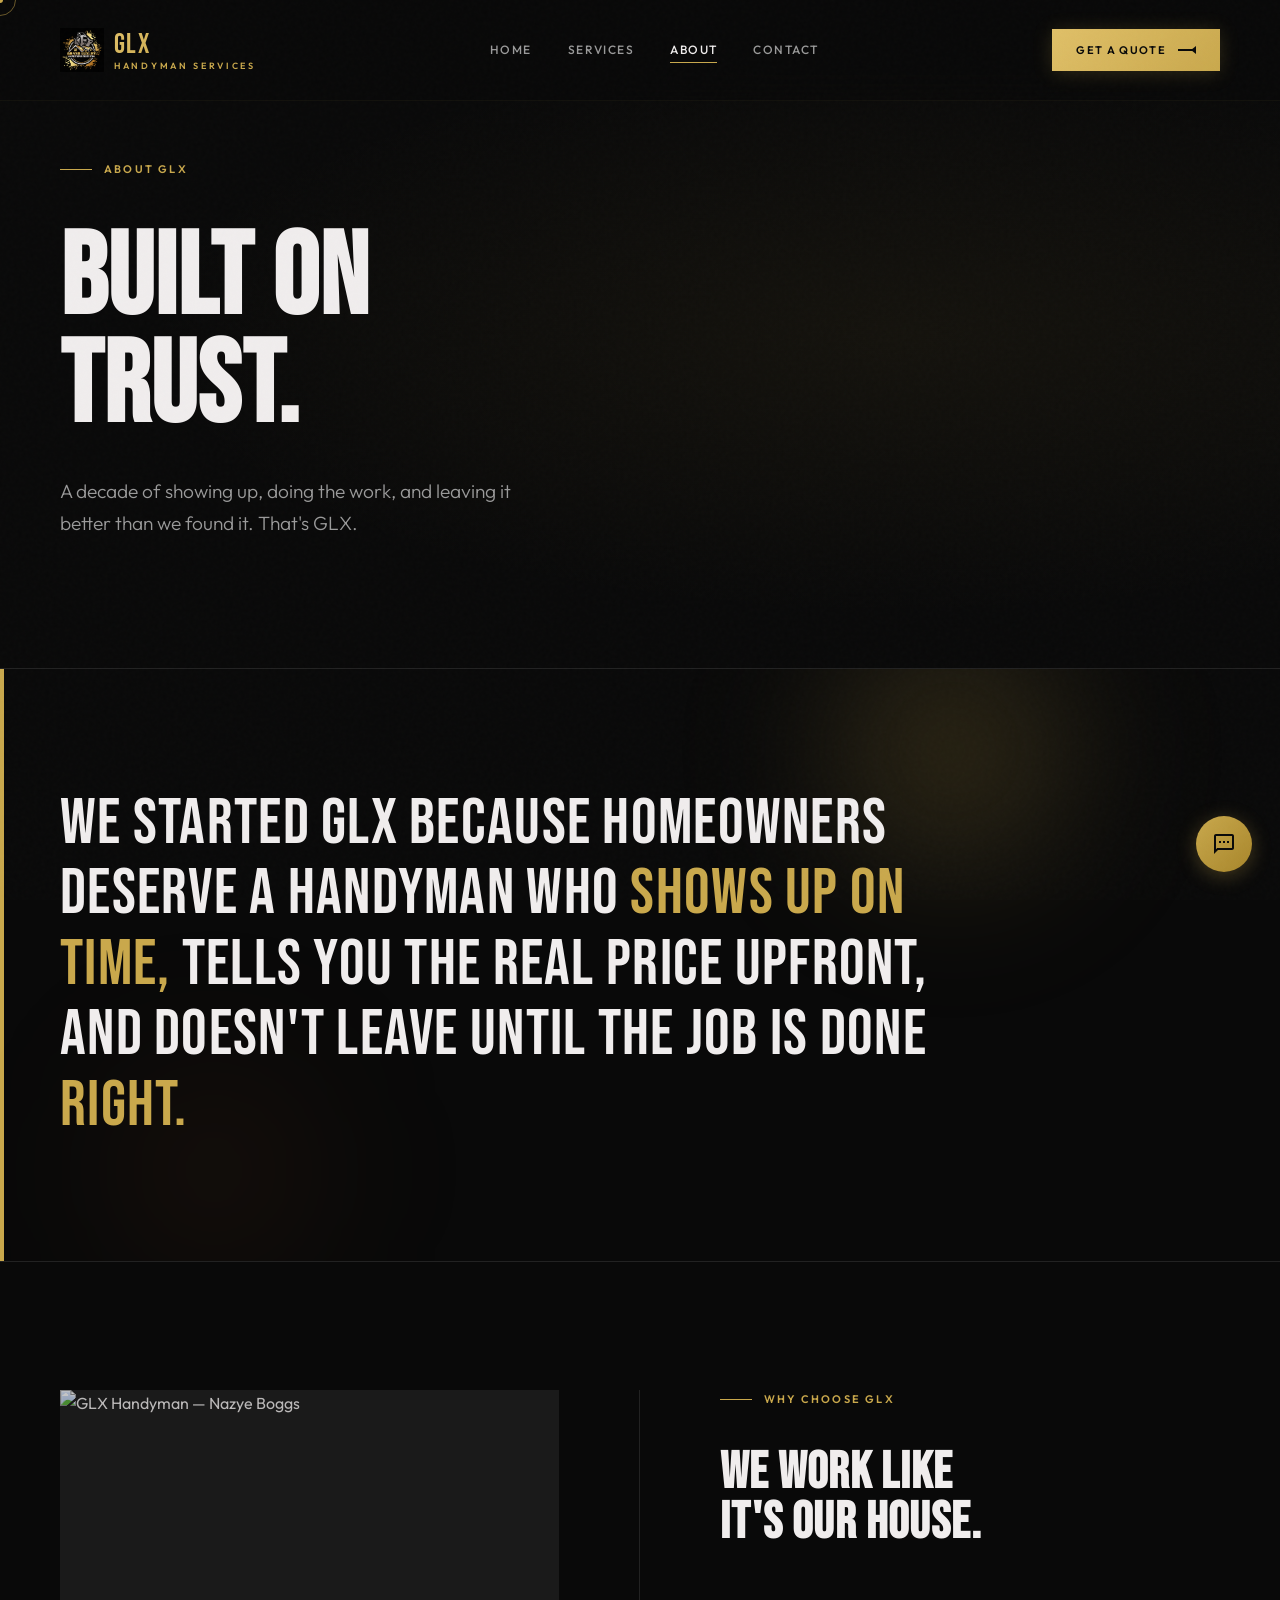
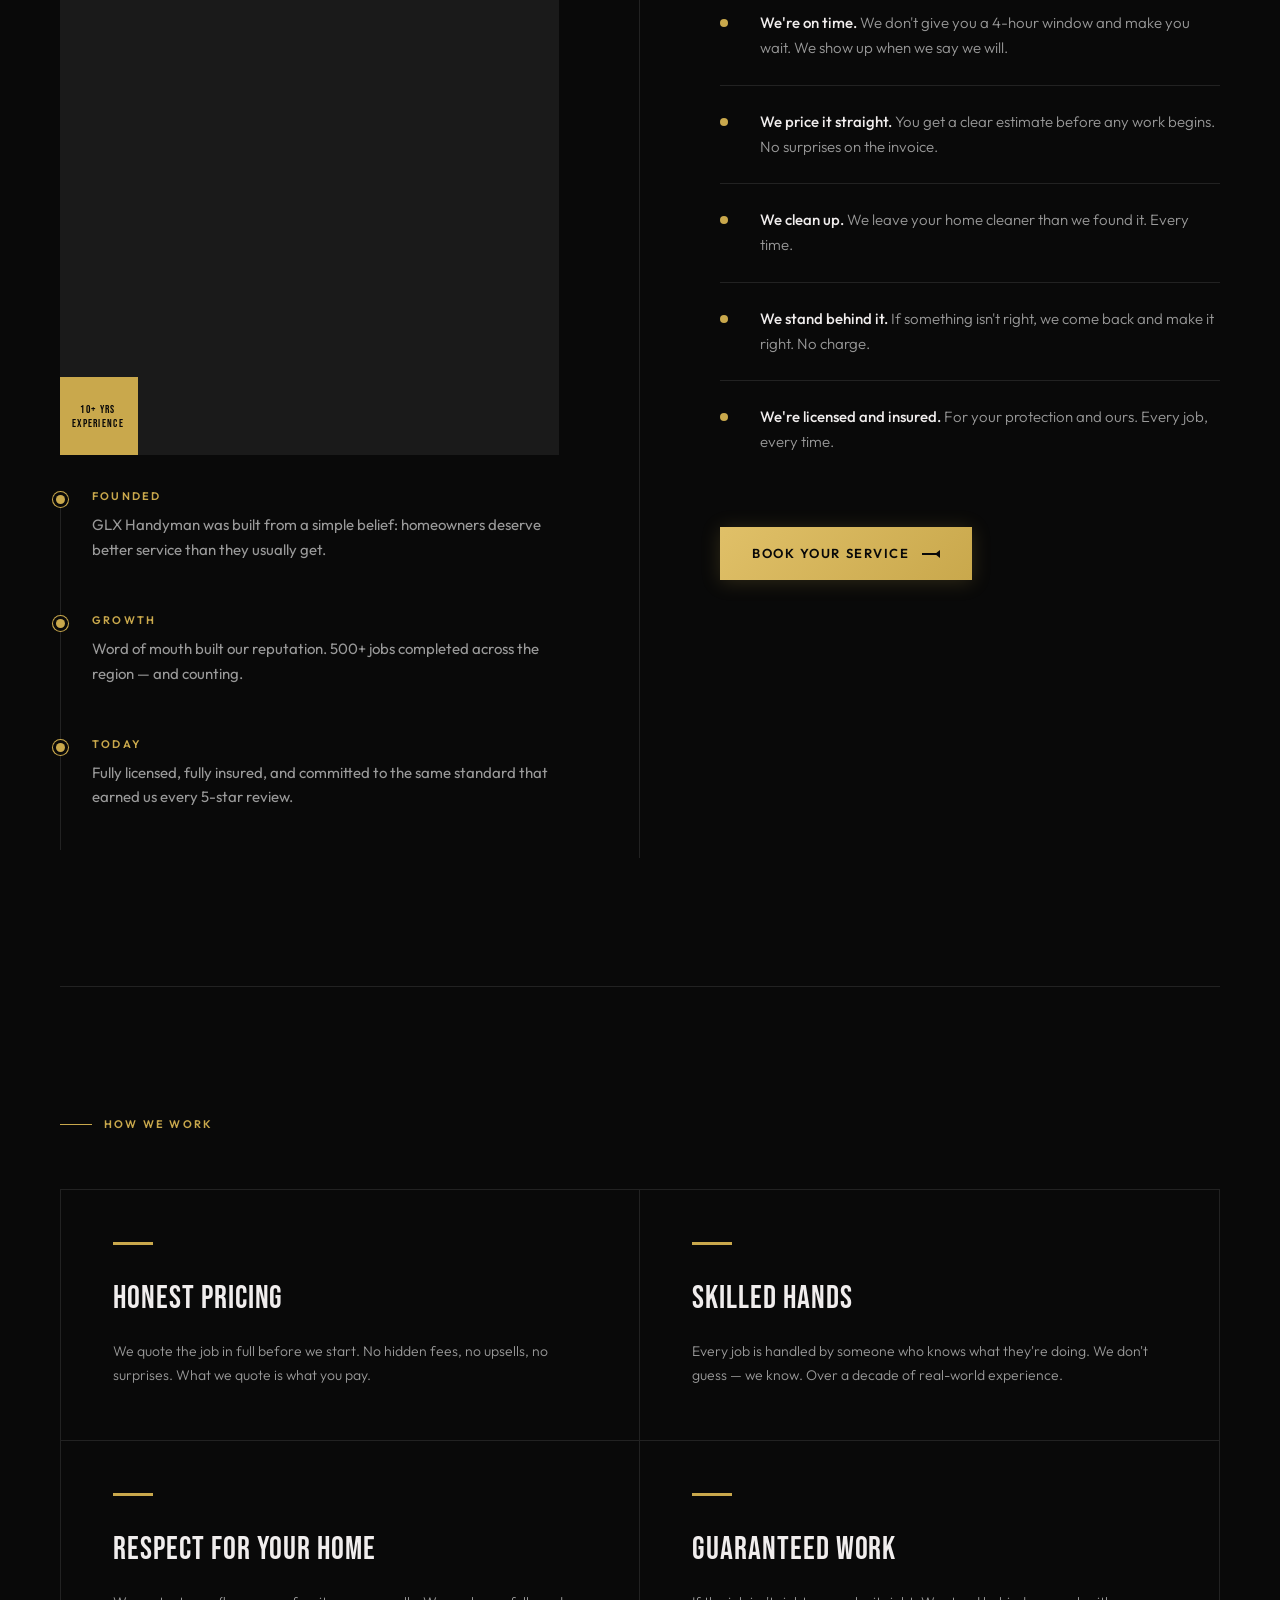
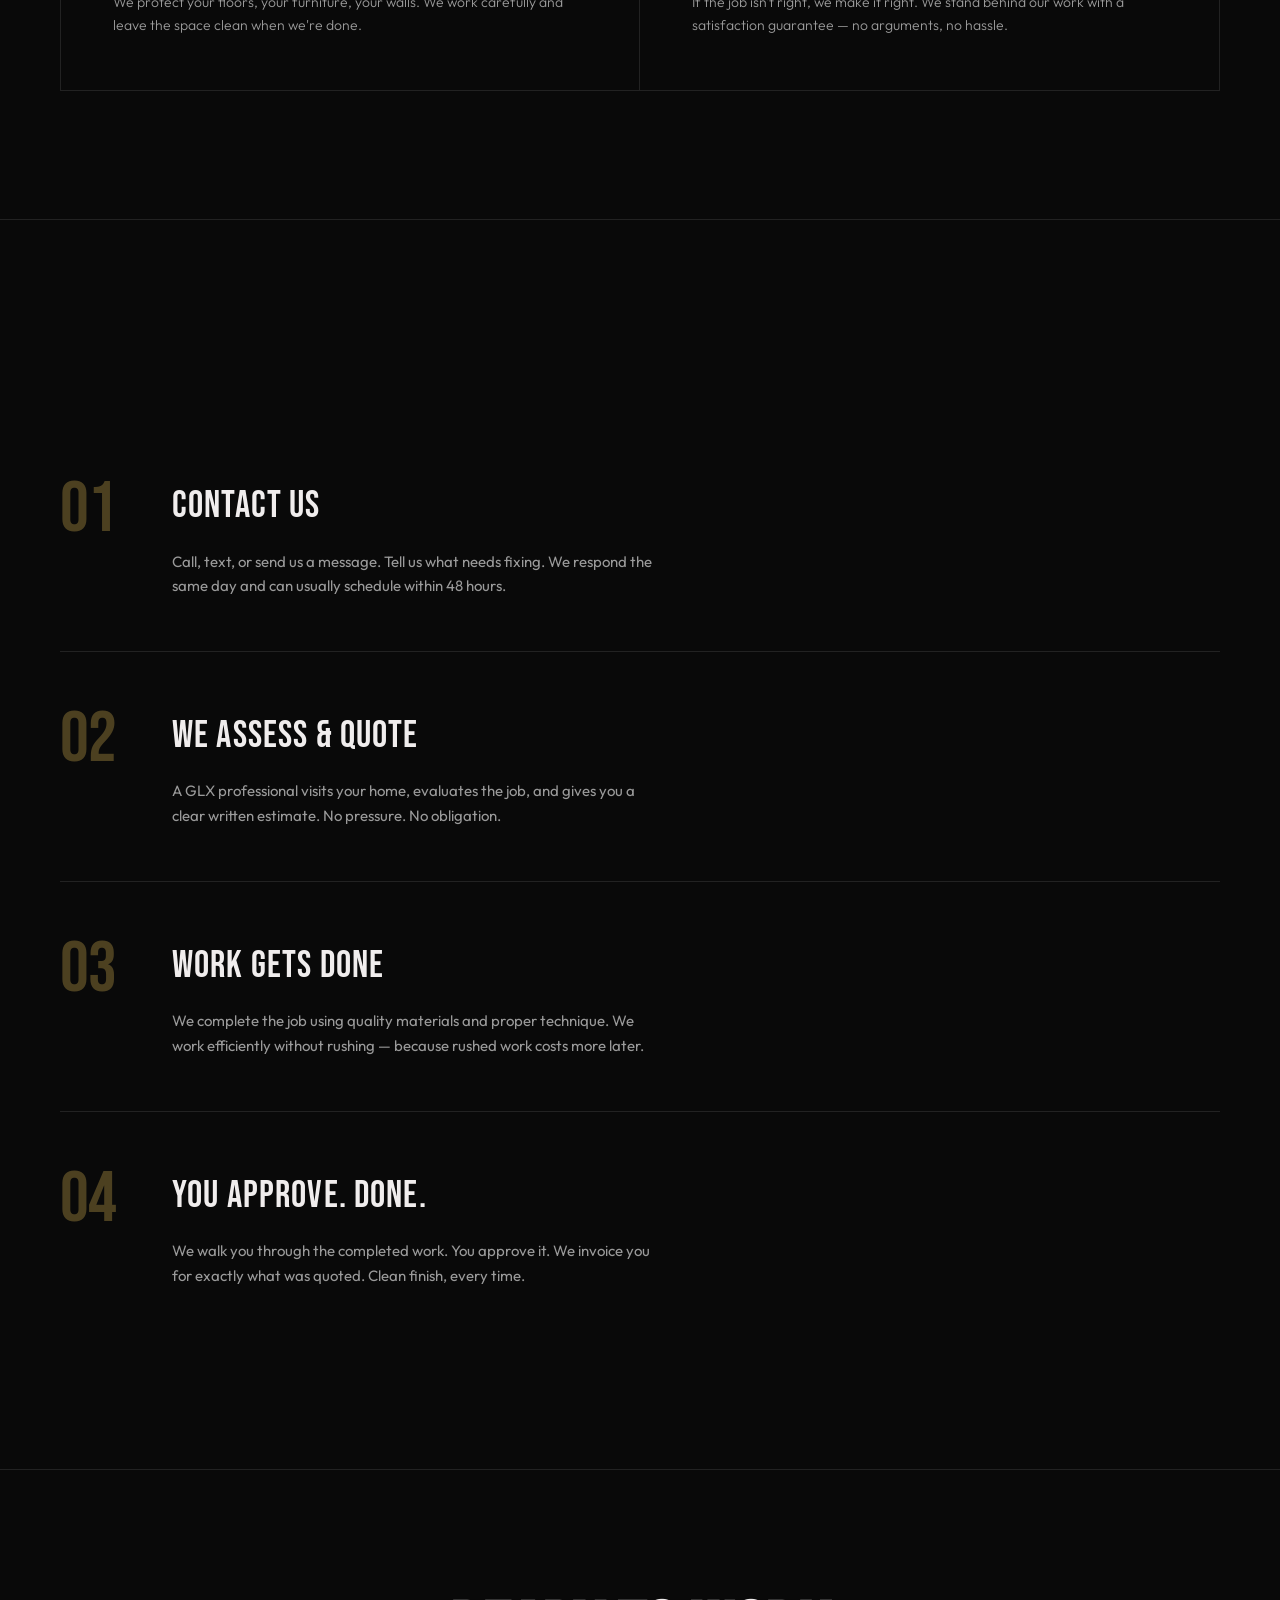
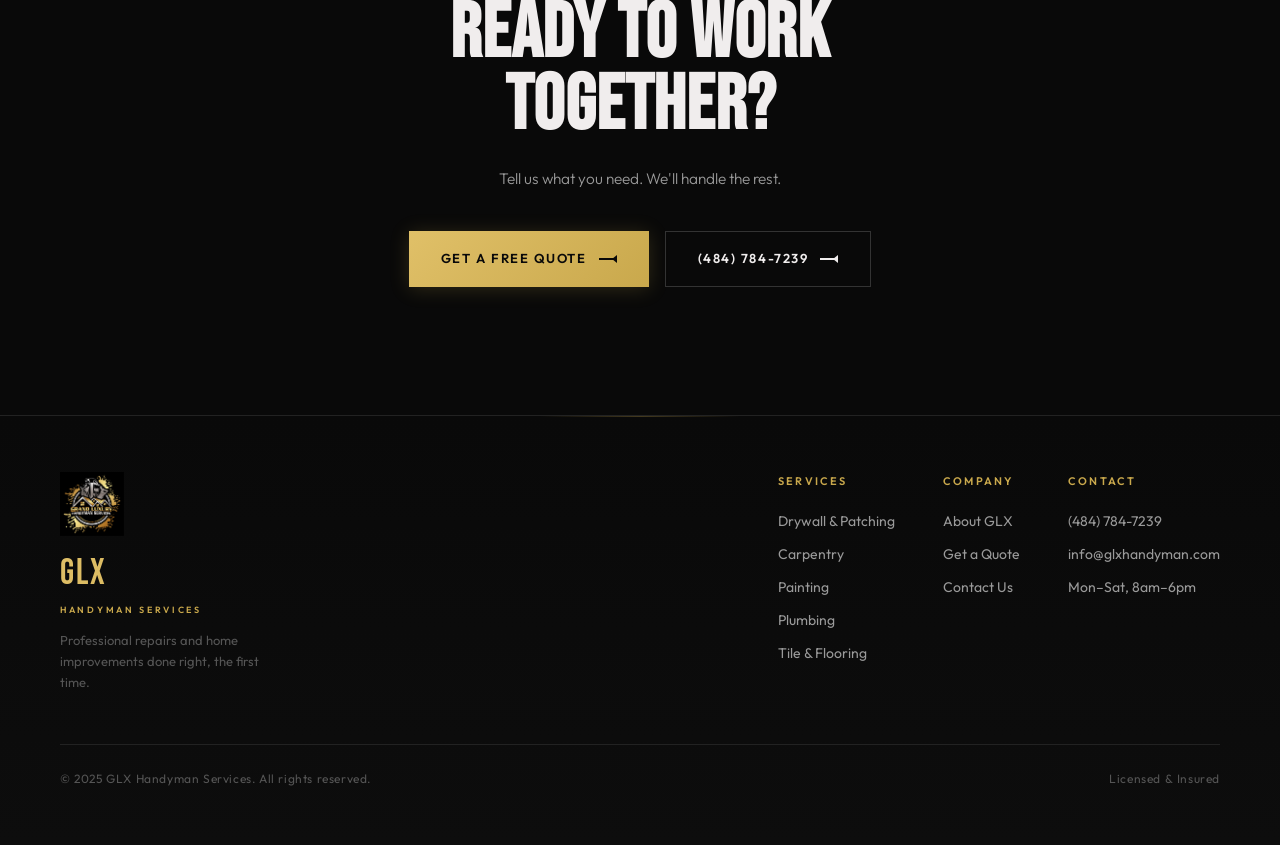
==== commit 33eaca3c: "Premium visual redesign — gradient orbs, glassmorphism, bento grid, glow effects - Add ambient gradi" ====
--- a/about.html
+++ b/about.html
@@ -172,6 +172,7 @@
   </style>
 </head>
 <body>
+  <div class="scroll-progress" id="scrollProgress"></div>
   <div class="page-veil"></div>
   <div class="cursor-dot"></div>
   <div class="cursor-ring"></div>
@@ -228,8 +229,10 @@
   </section>
 
   <!-- ── Statement ─────────────────────────────────────────────── -->
-  <section class="statement-section">
-    <div class="container">
+  <section class="statement-section section-mesh">
+    <div class="gradient-orb orb-gold" style="width:400px;height:400px;top:-20%;right:10%;animation:orbFloat1 12s ease-in-out infinite;"></div>
+    <div class="gradient-orb orb-warm" style="width:300px;height:300px;bottom:-10%;left:5%;animation:orbFloat2 16s ease-in-out infinite;"></div>
+    <div class="container" style="position:relative;z-index:1;">
       <p class="statement-text reveal">
         We started GLX because homeowners deserve a handyman who <em>shows up on time,</em> tells you the real price upfront, and doesn't leave until the job is done <em>right.</em>
       </p>
--- a/css/styles.css
+++ b/css/styles.css
@@ -1286,3 +1286,472 @@
   -webkit-text-fill-color: transparent;
   background-clip: text;
 }
+
+/* ============================================================
+   PREMIUM DESIGN SYSTEM — Visual Enhancement Layer
+   ============================================================ */
+
+/* ── Gradient Orbs (Ambient Background Blobs) ─────────────── */
+.gradient-orb {
+  position: absolute;
+  border-radius: 50%;
+  pointer-events: none;
+  z-index: 0;
+  will-change: transform;
+}
+.orb-gold {
+  background: radial-gradient(circle, rgba(201,168,76,0.25) 0%, rgba(201,168,76,0.08) 40%, transparent 70%);
+  filter: blur(60px);
+}
+.orb-warm {
+  background: radial-gradient(circle, rgba(180,100,40,0.18) 0%, rgba(160,80,30,0.05) 40%, transparent 70%);
+  filter: blur(80px);
+}
+.orb-cool {
+  background: radial-gradient(circle, rgba(100,140,200,0.1) 0%, transparent 70%);
+  filter: blur(90px);
+}
+@keyframes orbFloat1 {
+  0%, 100% { transform: translate(0, 0) scale(1); }
+  33% { transform: translate(30px, -20px) scale(1.05); }
+  66% { transform: translate(-20px, 15px) scale(0.95); }
+}
+@keyframes orbFloat2 {
+  0%, 100% { transform: translate(0, 0) scale(1); }
+  50% { transform: translate(-40px, 25px) scale(1.08); }
+}
+@keyframes orbFloat3 {
+  0%, 100% { transform: translate(0, 0); }
+  40% { transform: translate(25px, 30px); }
+  80% { transform: translate(-15px, -10px); }
+}
+
+/* ── Glassmorphism ────────────────────────────────────────── */
+.glass {
+  background: rgba(17,17,17,0.55);
+  backdrop-filter: blur(24px);
+  -webkit-backdrop-filter: blur(24px);
+  border: 1px solid rgba(201,168,76,0.08);
+}
+
+/* ── Text Gradient ────────────────────────────────────────── */
+.text-gradient {
+  background: linear-gradient(135deg, #f5e6b8 0%, #E0C068 25%, #C9A84C 50%, #ffffff 75%, #E0C068 100%);
+  background-size: 200% auto;
+  -webkit-background-clip: text;
+  -webkit-text-fill-color: transparent;
+  background-clip: text;
+  animation: textShine 4s linear infinite;
+}
+@keyframes textShine {
+  to { background-position: 200% center; }
+}
+
+/* ── Glow Effects ─────────────────────────────────────────── */
+.glow-gold {
+  box-shadow: 0 0 20px rgba(201,168,76,0.2), 0 0 60px rgba(201,168,76,0.08);
+}
+.glow-gold-hover:hover {
+  box-shadow: 0 4px 30px rgba(201,168,76,0.35), 0 0 80px rgba(201,168,76,0.12);
+}
+.btn-primary {
+  box-shadow: 0 2px 20px rgba(201,168,76,0.2);
+  transition: all var(--dur) var(--ease), box-shadow 0.3s;
+}
+.btn-primary:hover {
+  box-shadow: 0 4px 40px rgba(201,168,76,0.4), 0 0 80px rgba(201,168,76,0.15);
+  transform: translateY(-2px);
+}
+.btn-outline:hover {
+  box-shadow: 0 4px 30px rgba(201,168,76,0.2);
+  transform: translateY(-2px);
+}
+
+/* ── Enhanced Reveals ─────────────────────────────────────── */
+.reveal-scale {
+  opacity: 0;
+  transform: scale(0.92);
+  transition: opacity 0.8s var(--ease-out), transform 0.8s var(--ease-out);
+}
+.reveal-scale.visible {
+  opacity: 1;
+  transform: scale(1);
+}
+.reveal-left {
+  opacity: 0;
+  transform: translateX(-50px);
+  transition: opacity 0.7s var(--ease-out), transform 0.7s var(--ease-out);
+}
+.reveal-left.visible {
+  opacity: 1;
+  transform: translateX(0);
+}
+.reveal-right {
+  opacity: 0;
+  transform: translateX(50px);
+  transition: opacity 0.7s var(--ease-out), transform 0.7s var(--ease-out);
+}
+.reveal-right.visible {
+  opacity: 1;
+  transform: translateX(0);
+}
+
+/* ── Bento Services Grid ──────────────────────────────────── */
+.services-bento {
+  display: grid;
+  grid-template-columns: repeat(3, 1fr);
+  grid-auto-rows: 260px;
+  gap: 4px;
+}
+.bento-card {
+  position: relative;
+  overflow: hidden;
+  display: flex;
+  align-items: flex-end;
+  cursor: pointer;
+  isolation: isolate;
+}
+.bento-card::before {
+  content: '';
+  position: absolute;
+  inset: 0;
+  background: linear-gradient(to top, rgba(9,9,9,0.95) 0%, rgba(9,9,9,0.3) 40%, transparent 70%);
+  z-index: 1;
+  transition: background 0.5s var(--ease);
+}
+.bento-card:hover::before {
+  background: linear-gradient(to top, rgba(9,9,9,0.85) 0%, rgba(9,9,9,0.15) 50%, transparent 80%);
+}
+.bento-card img {
+  position: absolute;
+  inset: 0;
+  width: 100%;
+  height: 100%;
+  object-fit: cover;
+  opacity: 0.5;
+  transition: opacity 0.6s var(--ease), transform 0.8s var(--ease);
+}
+.bento-card:hover img {
+  opacity: 0.75;
+  transform: scale(1.08);
+}
+.bento-content {
+  position: relative;
+  z-index: 2;
+  padding: 28px;
+  width: 100%;
+}
+.bento-num {
+  font-family: var(--font-display);
+  font-size: 11px;
+  letter-spacing: 0.15em;
+  color: var(--accent);
+  margin-bottom: 8px;
+  display: block;
+}
+.bento-title {
+  font-family: var(--font-display);
+  font-size: clamp(20px, 2vw, 28px);
+  letter-spacing: 0.03em;
+  color: var(--text);
+  transition: color 0.3s;
+}
+.bento-card:hover .bento-title {
+  color: var(--accent);
+}
+.bento-arrow {
+  position: absolute;
+  top: 20px;
+  right: 20px;
+  width: 40px;
+  height: 40px;
+  display: flex;
+  align-items: center;
+  justify-content: center;
+  background: rgba(201,168,76,0.1);
+  border: 1px solid rgba(201,168,76,0.15);
+  color: var(--accent);
+  font-size: 18px;
+  z-index: 2;
+  opacity: 0;
+  transform: translateY(8px);
+  transition: all 0.4s var(--ease);
+  backdrop-filter: blur(8px);
+}
+.bento-card:hover .bento-arrow {
+  opacity: 1;
+  transform: translateY(0);
+}
+.bento-lg {
+  grid-row: span 2;
+}
+.bento-wide {
+  grid-column: span 2;
+}
+@media (max-width: 768px) {
+  .services-bento {
+    grid-template-columns: 1fr 1fr;
+    grid-auto-rows: 200px;
+  }
+  .bento-lg { grid-row: span 1; }
+  .bento-wide { grid-column: span 1; }
+  .bento-content { padding: 18px; }
+  .bento-title { font-size: 18px; }
+}
+@media (max-width: 480px) {
+  .services-bento {
+    grid-template-columns: 1fr;
+    grid-auto-rows: 180px;
+  }
+}
+
+/* ── Card Glow Hover ──────────────────────────────────────── */
+.card-glow {
+  transition: box-shadow 0.5s var(--ease), transform 0.5s var(--ease), border-color 0.4s;
+}
+.card-glow:hover {
+  box-shadow: 0 8px 40px rgba(201,168,76,0.12), 0 0 0 1px rgba(201,168,76,0.08);
+  transform: translateY(-4px);
+  border-color: rgba(201,168,76,0.2) !important;
+}
+
+/* ── Diagonal Section Divider ─────────────────────────────── */
+.section-angle {
+  position: relative;
+  z-index: 1;
+}
+.section-angle::before {
+  content: '';
+  position: absolute;
+  top: -50px;
+  left: 0;
+  right: 0;
+  height: 50px;
+  background: inherit;
+  clip-path: polygon(0 100%, 100% 0, 100% 100%);
+  z-index: -1;
+}
+
+/* ── Accent Line Animation ────────────────────────────────── */
+.accent-line-anim {
+  position: relative;
+}
+.accent-line-anim::after {
+  content: '';
+  position: absolute;
+  bottom: 0;
+  left: 0;
+  width: 60px;
+  height: 3px;
+  background: linear-gradient(90deg, var(--accent-bright), var(--accent));
+  animation: accentPulse 2s ease-in-out infinite;
+}
+@keyframes accentPulse {
+  0%, 100% { width: 60px; opacity: 1; }
+  50% { width: 100px; opacity: 0.7; }
+}
+
+/* ── Floating Accent Shapes ───────────────────────────────── */
+.floating-line {
+  position: absolute;
+  width: 1px;
+  height: 120px;
+  background: linear-gradient(to bottom, rgba(201,168,76,0.3), transparent);
+  pointer-events: none;
+  animation: floatLine 6s ease-in-out infinite;
+}
+@keyframes floatLine {
+  0%, 100% { transform: translateY(0) scaleY(1); opacity: 0.3; }
+  50% { transform: translateY(-20px) scaleY(1.2); opacity: 0.6; }
+}
+
+.floating-cross {
+  position: absolute;
+  width: 20px;
+  height: 20px;
+  pointer-events: none;
+  opacity: 0.15;
+}
+.floating-cross::before, .floating-cross::after {
+  content: '';
+  position: absolute;
+  background: var(--accent);
+}
+.floating-cross::before {
+  width: 100%;
+  height: 1px;
+  top: 50%;
+}
+.floating-cross::after {
+  width: 1px;
+  height: 100%;
+  left: 50%;
+}
+
+/* ── Stagger Animation Utility ────────────────────────────── */
+.stagger-1 { transition-delay: 0.05s !important; }
+.stagger-2 { transition-delay: 0.1s !important; }
+.stagger-3 { transition-delay: 0.15s !important; }
+.stagger-4 { transition-delay: 0.2s !important; }
+.stagger-5 { transition-delay: 0.25s !important; }
+.stagger-6 { transition-delay: 0.3s !important; }
+
+/* ── Enhanced Nav — Always Glass ──────────────────────────── */
+.nav {
+  background: rgba(9,9,9,0.7);
+  backdrop-filter: blur(20px);
+  -webkit-backdrop-filter: blur(20px);
+  border-bottom: 1px solid rgba(201,168,76,0.05);
+}
+.nav.scrolled {
+  background: rgba(9,9,9,0.92);
+  border-bottom-color: rgba(201,168,76,0.1);
+}
+
+/* ── Enhanced Testimonial Cards ───────────────────────────── */
+.testi-card {
+  background: rgba(17,17,17,0.6);
+  backdrop-filter: blur(16px);
+  -webkit-backdrop-filter: blur(16px);
+  border: 1px solid rgba(201,168,76,0.06);
+  transition: border-color 0.4s, box-shadow 0.4s, transform 0.4s;
+}
+.testi-card:hover {
+  border-color: rgba(201,168,76,0.2);
+  box-shadow: 0 8px 32px rgba(201,168,76,0.1);
+  transform: translateY(-2px);
+}
+
+/* ── Hero Enhancement ─────────────────────────────────────── */
+.hero-line:nth-child(3) {
+  background: linear-gradient(135deg, #f5e6b8 0%, #E0C068 30%, #C9A84C 60%, #fff 90%);
+  background-size: 200% auto;
+  -webkit-background-clip: text;
+  -webkit-text-fill-color: transparent;
+  background-clip: text;
+  animation: textShine 3s linear infinite;
+}
+
+/* ── Horizontal Rule Glow ─────────────────────────────────── */
+.divider-glow {
+  height: 1px;
+  background: linear-gradient(90deg, transparent, rgba(201,168,76,0.3) 20%, rgba(201,168,76,0.5) 50%, rgba(201,168,76,0.3) 80%, transparent);
+}
+
+/* ── Section Background Patterns ──────────────────────────── */
+.section-mesh {
+  position: relative;
+  overflow: hidden;
+}
+.section-mesh::before {
+  content: '';
+  position: absolute;
+  inset: 0;
+  background:
+    radial-gradient(ellipse at 20% 50%, rgba(201,168,76,0.06) 0%, transparent 50%),
+    radial-gradient(ellipse at 80% 20%, rgba(100,140,200,0.04) 0%, transparent 40%),
+    radial-gradient(ellipse at 60% 80%, rgba(180,100,40,0.04) 0%, transparent 50%);
+  pointer-events: none;
+}
+
+/* ── Image Tilt Container ─────────────────────────────────── */
+.tilt-card {
+  transition: transform 0.3s var(--ease);
+  transform-style: preserve-3d;
+  perspective: 1000px;
+}
+
+/* ── Magnetic Button ──────────────────────────────────────── */
+.btn-magnetic {
+  transition: all var(--dur) var(--ease);
+}
+
+/* ── Keyframe: Pulse Ring ─────────────────────────────────── */
+@keyframes pulseRing {
+  0% { box-shadow: 0 0 0 0 rgba(201,168,76,0.4); }
+  70% { box-shadow: 0 0 0 15px rgba(201,168,76,0); }
+  100% { box-shadow: 0 0 0 0 rgba(201,168,76,0); }
+}
+
+/* ── How It Works Enhancement ─────────────────────────────── */
+.hiw-step {
+  transition: background 0.4s var(--ease), transform 0.4s var(--ease);
+}
+.hiw-step:hover {
+  background: rgba(201,168,76,0.03);
+}
+.hiw-num::after {
+  content: '';
+  display: block;
+  width: 24px;
+  height: 2px;
+  background: var(--accent);
+  margin-top: 12px;
+  transition: width 0.4s var(--ease);
+}
+.hiw-step:hover .hiw-num::after {
+  width: 48px;
+}
+
+/* ── Enhanced CTA Section ─────────────────────────────────── */
+.cta-glow-wrap {
+  position: relative;
+  overflow: hidden;
+}
+.cta-glow-wrap::before {
+  content: '';
+  position: absolute;
+  top: 50%;
+  left: 50%;
+  transform: translate(-50%, -50%);
+  width: 600px;
+  height: 600px;
+  background: radial-gradient(circle, rgba(201,168,76,0.08) 0%, transparent 60%);
+  pointer-events: none;
+}
+
+/* ── Enhanced Footer ──────────────────────────────────────── */
+footer {
+  background: linear-gradient(to top, rgba(17,17,17,0.5) 0%, var(--black) 100%);
+  position: relative;
+}
+footer::before {
+  content: '';
+  position: absolute;
+  top: 0;
+  left: 50%;
+  transform: translateX(-50%);
+  width: 200px;
+  height: 1px;
+  background: linear-gradient(90deg, transparent, rgba(201,168,76,0.3), transparent);
+}
+
+/* ── Scroll Progress Indicator ────────────────────────────── */
+.scroll-progress {
+  position: fixed;
+  top: 0;
+  left: 0;
+  height: 2px;
+  background: linear-gradient(90deg, var(--accent), var(--accent-bright));
+  z-index: 10001;
+  transform-origin: left;
+  transform: scaleX(0);
+  transition: transform 0.1s linear;
+}
+
+/* ── Service Item Enhancement (list style) ────────────────── */
+.service-item:hover {
+  background: rgba(201,168,76,0.02);
+  padding-left: 12px;
+}
+
+/* ── Enhanced Before/After ────────────────────────────────── */
+.ba-container {
+  border: 1px solid rgba(201,168,76,0.08);
+  padding: 4px;
+  background: var(--surface);
+  transition: border-color 0.4s;
+}
+.ba-container:hover {
+  border-color: rgba(201,168,76,0.2);
+}
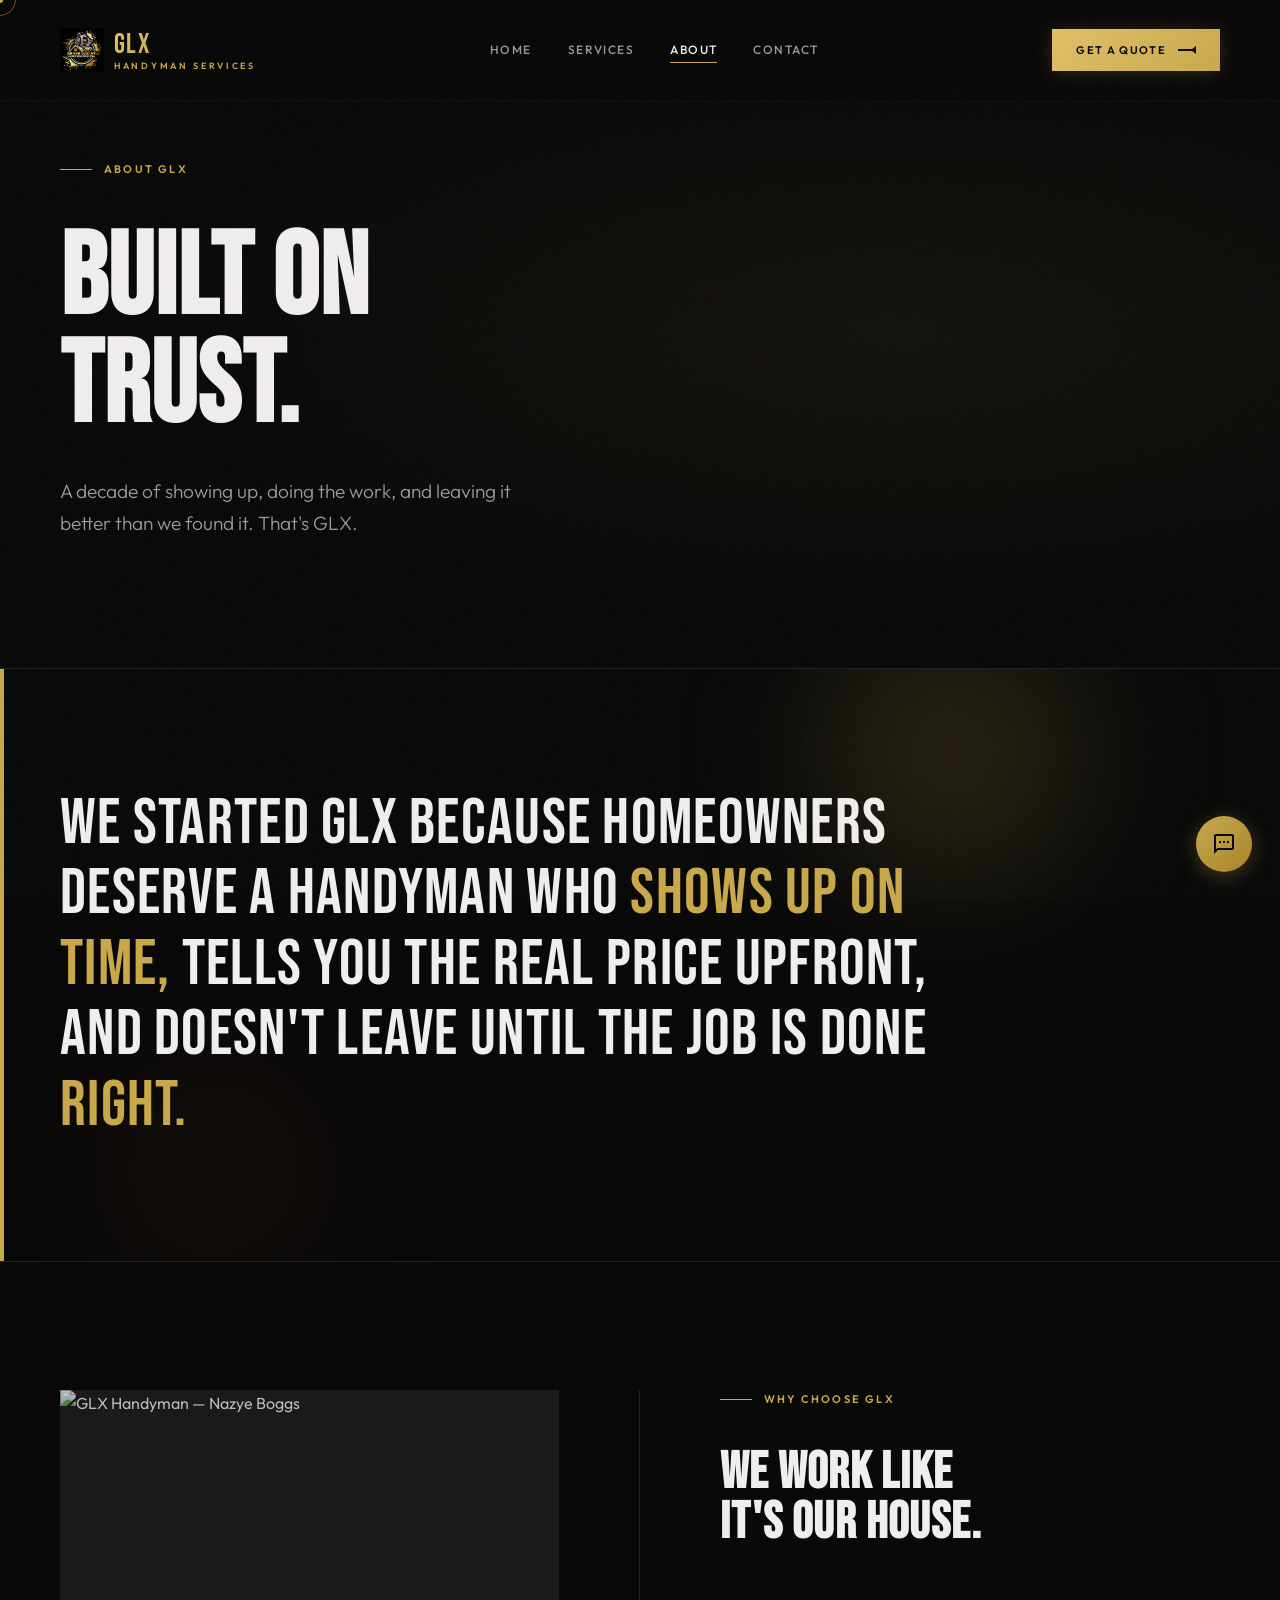
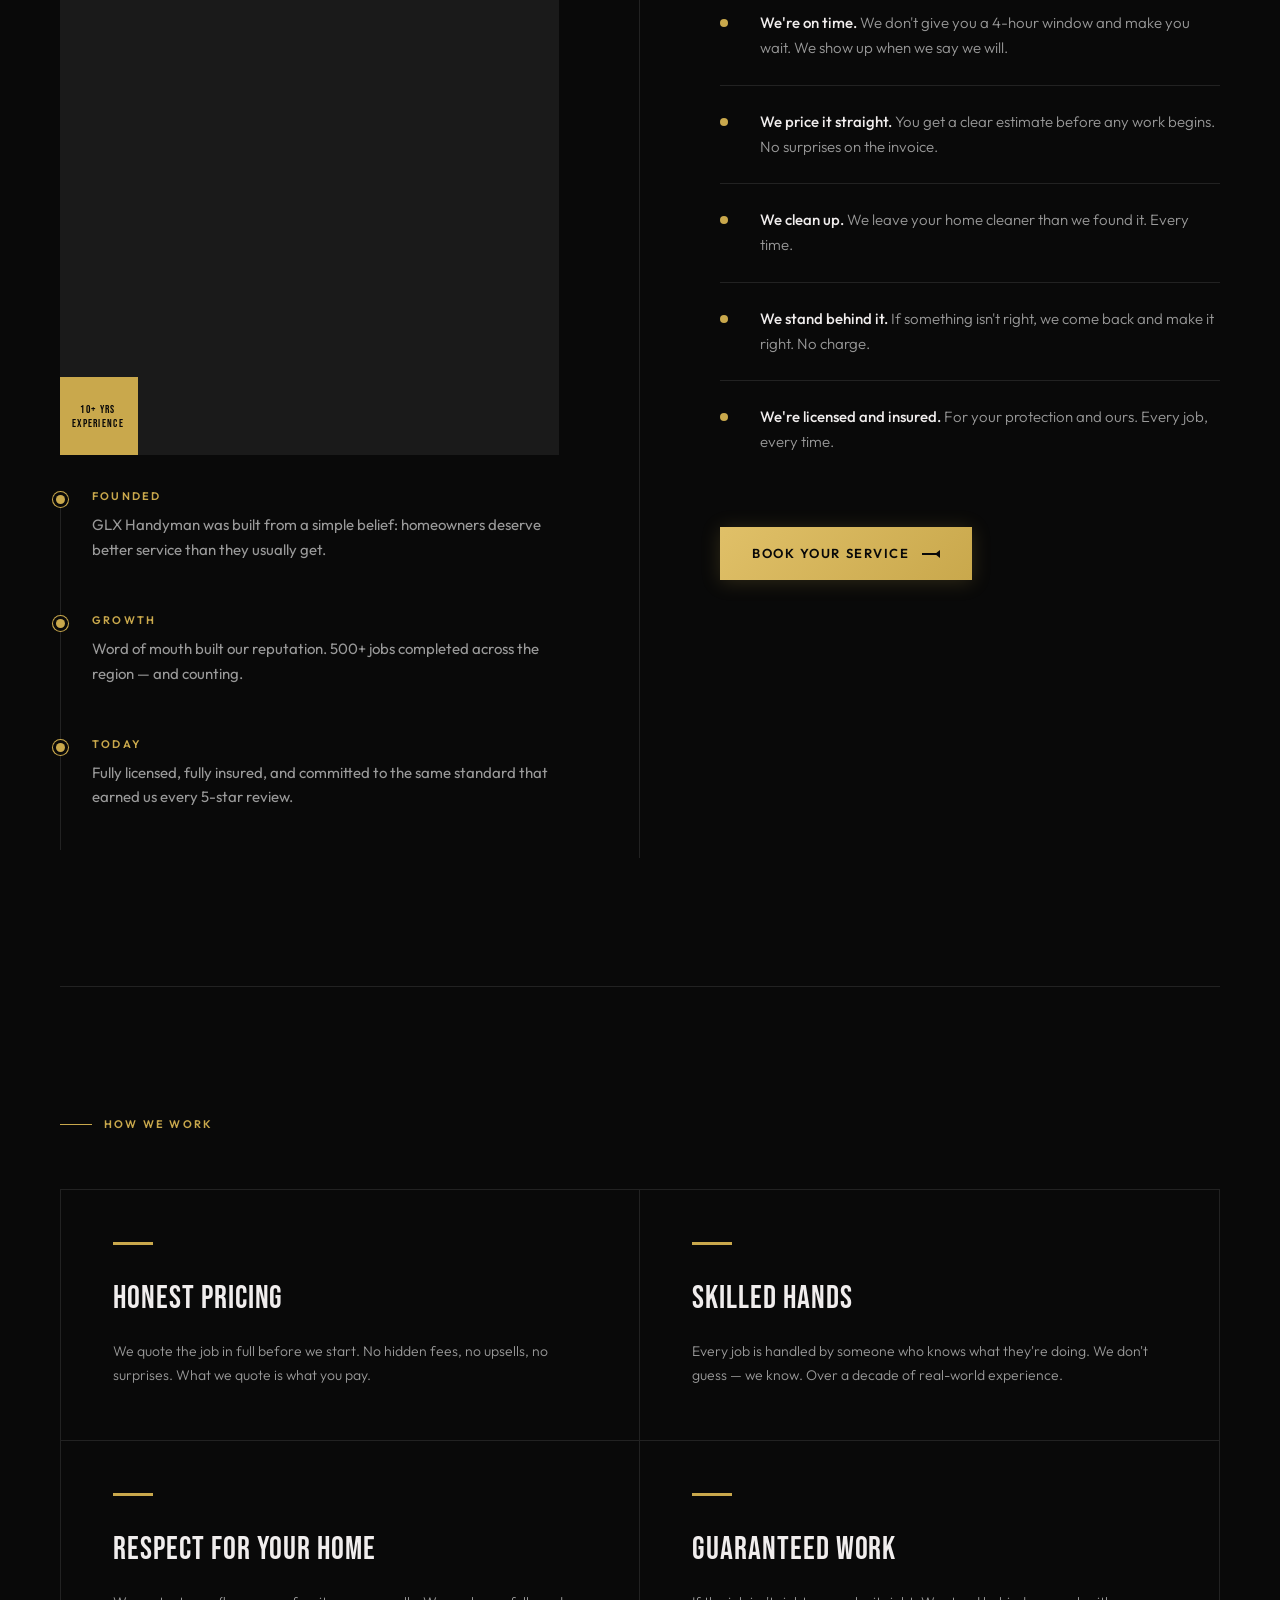
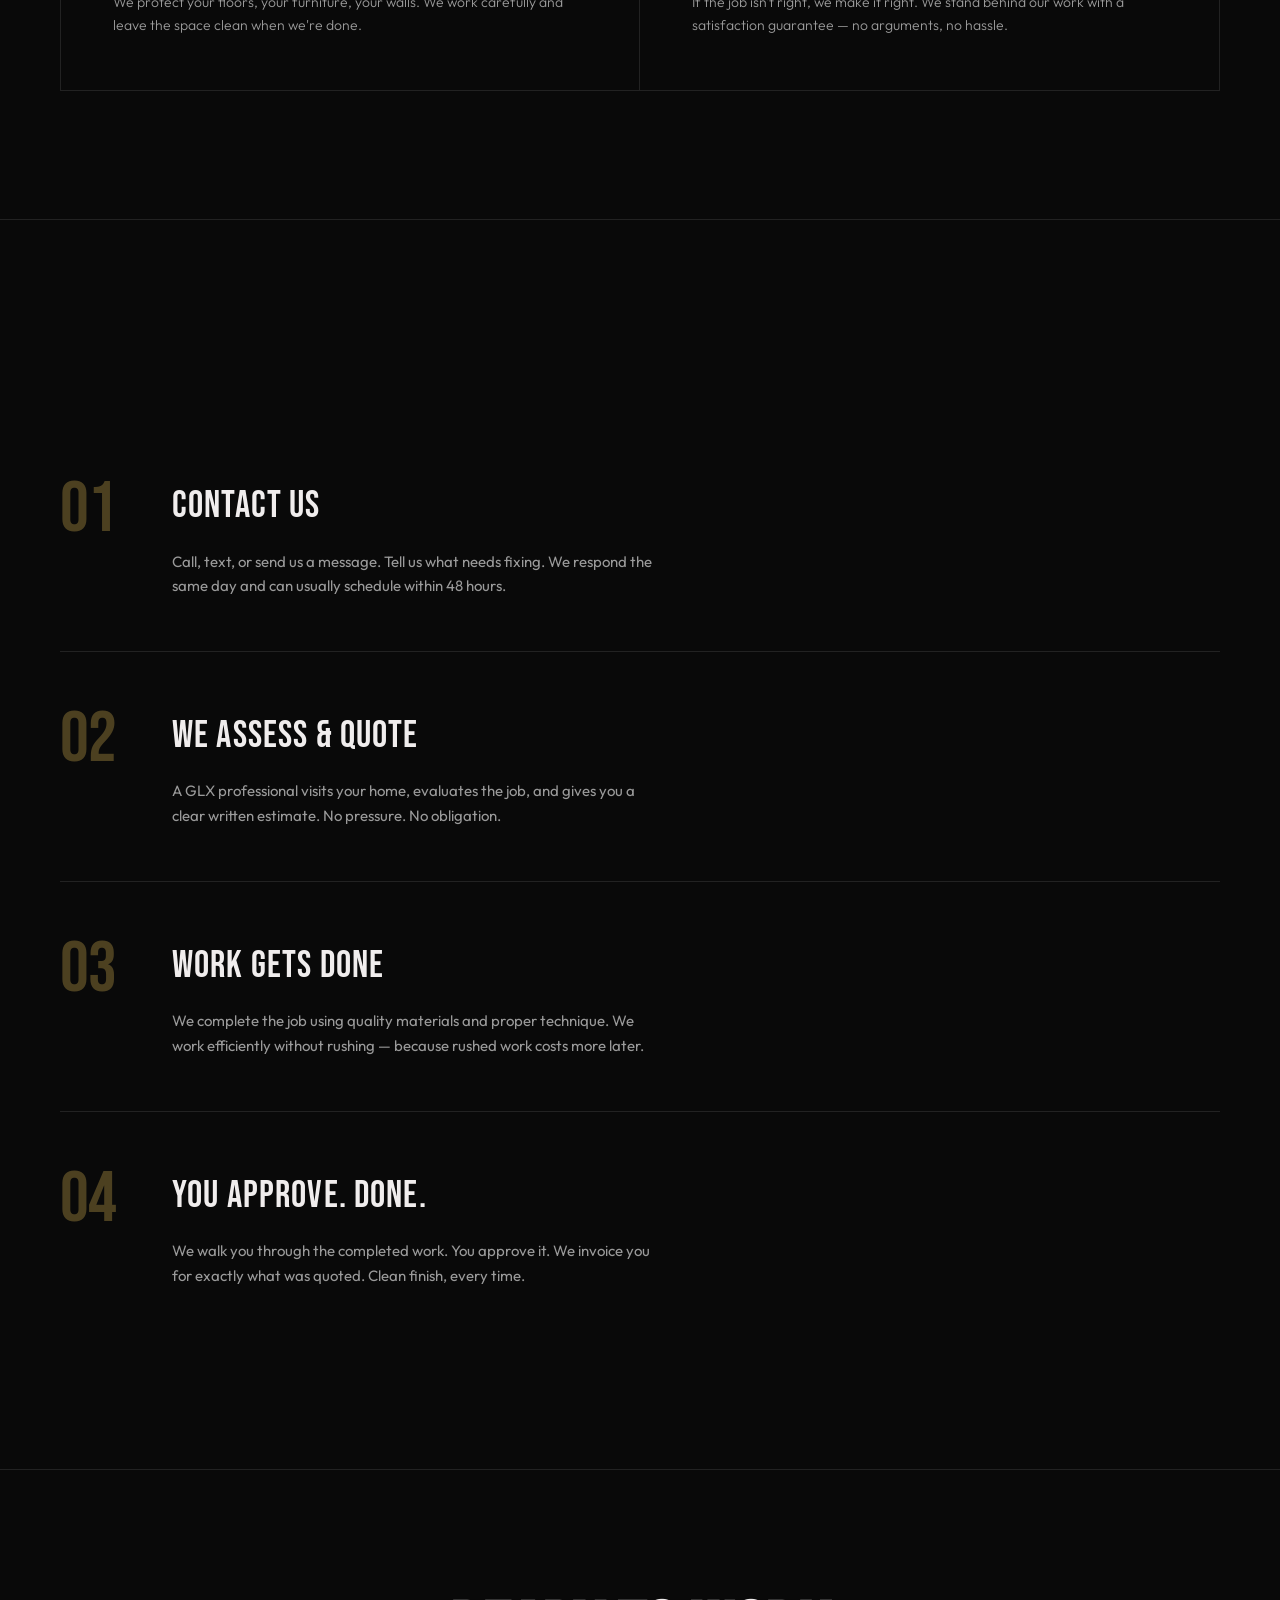
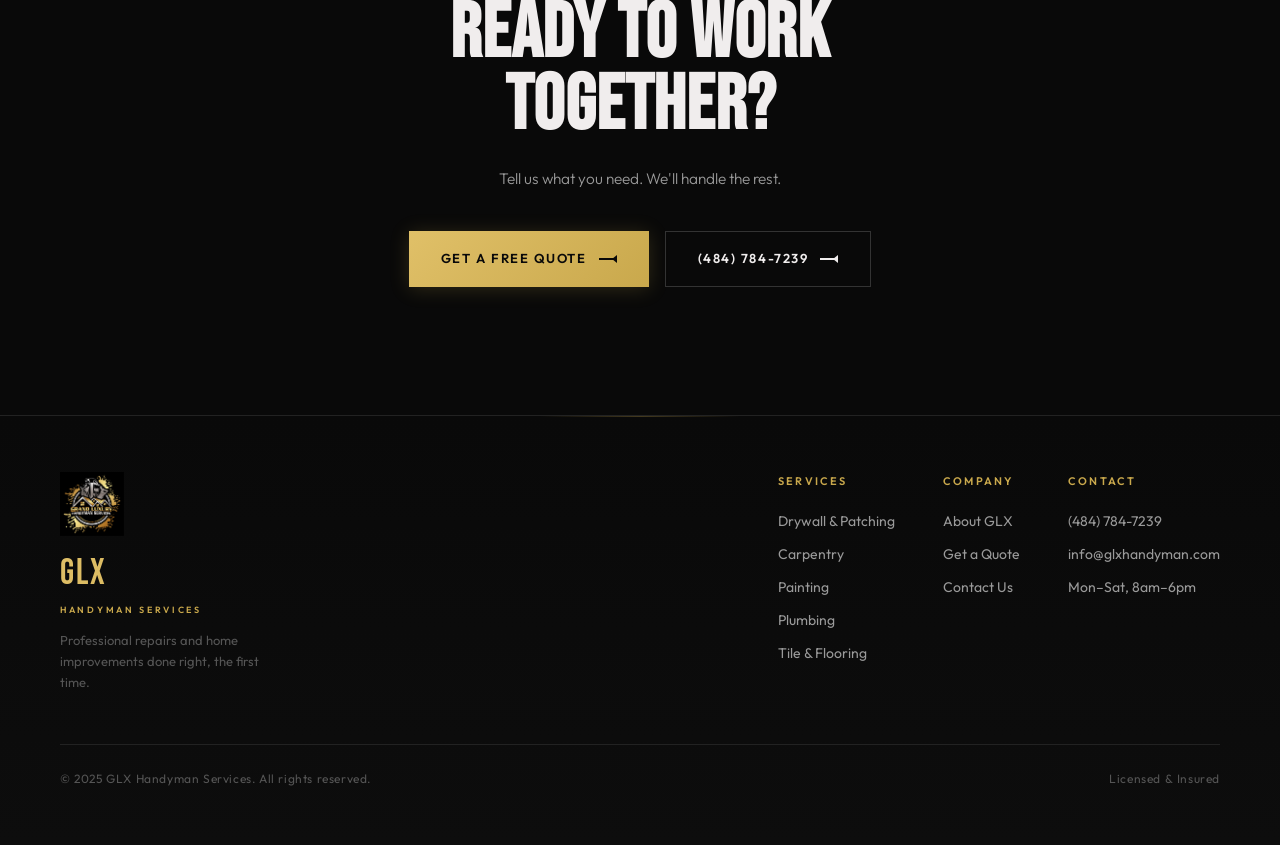
==== commit 3fd84068: "Comprehensive mobile optimization across all pages - Hide gradient orbs & floating shapes on mobile " ====
--- a/about.html
+++ b/about.html
@@ -165,9 +165,30 @@
       .value-item:nth-last-child(-n+2) { border-bottom: 1px solid var(--border); }
       .value-item:last-child { border-bottom: none; }
     }
+    @media (max-width: 768px) {
+      /* Hide gradient orbs on mobile */
+      .gradient-orb { display: none; }
+
+      .statement-section { padding: 72px 0; overflow: hidden; }
+      .statement-text { font-size: clamp(26px, 6vw, 40px); }
+
+      .about-portrait { aspect-ratio: 4/3; }
+      .portrait-accent { width: 64px; height: 64px; }
+      .portrait-accent-text { font-size: 9px; }
+
+      .why-item { gap: 14px; padding: 20px 0; }
+      .why-text { font-size: 14px; }
+
+      .about-split-left { padding-bottom: 40px; }
+      .about-split-right { padding-top: 40px; }
+
+      .value-item { padding: 36px 24px; }
+      .value-title { font-size: clamp(20px, 5vw, 28px); }
+      .value-text { font-size: 13px; }
+    }
     @media (max-width: 640px) {
-      .value-item { padding: 36px 28px; }
-      .statement-section { padding: 72px 0; }
+      .value-item { padding: 28px 20px; }
+      .statement-section { padding: 56px 0; }
     }
   </style>
 </head>
--- a/css/styles.css
+++ b/css/styles.css
@@ -38,7 +38,7 @@
 
 /* ── Reset ─────────────────────────────────────────────────── */
 *, *::before, *::after { box-sizing: border-box; margin: 0; padding: 0; }
-html { scroll-behavior: smooth; font-size: 16px; }
+html { scroll-behavior: smooth; font-size: 16px; overflow-x: hidden; }
 body {
   background: var(--black);
   color: var(--text);
@@ -993,7 +993,7 @@
   /* ── Nav Mobile ── */
   .nav { padding: 16px 0; }
   .nav-links, .nav-cta { display: none; }
-  .nav-mobile-toggle { display: flex; }
+  .nav-mobile-toggle { display: flex; min-height: 44px; min-width: 44px; justify-content: center; align-items: center; }
   .nav-logo-img { width: 36px; height: 36px; }
   .nav-logo-main { font-size: 22px; }
   .nav-logo-sub { font-size: 8px; letter-spacing: 0.2em; }
@@ -1013,6 +1013,9 @@
     text-align: left;
     opacity: 0;
     transform: translateX(-20px);
+    min-height: 64px;
+    display: flex;
+    align-items: center;
   }
   .nav-mobile-menu.open .nav-link {
     animation: mobileSlideInLeft 0.5s var(--ease-out) forwards;
@@ -1024,6 +1027,7 @@
   .nav-mobile-menu.open .btn {
     opacity: 0;
     animation: mobileSlideUp 0.5s var(--ease-out) 0.45s forwards;
+    min-height: 52px;
   }
 
   /* ── Container ── */
@@ -1035,6 +1039,27 @@
   .display-md { font-size: clamp(26px, 6vw, 32px); }
   .display-sm { font-size: clamp(20px, 5vw, 24px); }
 
+  /* ── Gradient Orbs — Mobile Performance ── */
+  .gradient-orb {
+    display: none;
+  }
+  .floating-line, .floating-cross {
+    display: none;
+  }
+  /* Keep one subtle orb per major section on tablet+ */
+  .hero .gradient-orb:first-of-type {
+    display: block;
+    width: 250px !important;
+    height: 250px !important;
+    filter: blur(80px);
+    opacity: 0.6;
+  }
+
+  /* ── Section Mesh — Simplified for mobile ── */
+  .section-mesh::before {
+    opacity: 0.5;
+  }
+
   /* ── Stats ── */
   .stats-bar { padding: 40px 0; }
   .stats-grid {
@@ -1056,10 +1081,29 @@
     grid-template-columns: 32px 1fr auto;
     gap: 12px;
     padding: 24px 0;
+    min-height: 60px;
   }
   .service-num { font-size: 11px; }
   .service-title { font-size: clamp(18px, 4.5vw, 24px); }
   .service-arrow { font-size: 18px; }
+  .service-item:hover { padding-left: 0; } /* Disable padding shift on mobile */
+
+  /* ── Bento Grid Mobile ── */
+  .services-bento {
+    grid-template-columns: 1fr 1fr;
+    grid-auto-rows: 200px;
+    gap: 3px;
+  }
+  .bento-lg { grid-row: span 1; }
+  .bento-wide { grid-column: span 2; }
+  .bento-content { padding: 16px; }
+  .bento-title { font-size: 16px; }
+  .bento-num { font-size: 10px; margin-bottom: 4px; }
+  .bento-arrow { display: none; }
+  .bento-card img { opacity: 0.55; }
+  .bento-card::before {
+    background: linear-gradient(to top, rgba(9,9,9,0.95) 0%, rgba(9,9,9,0.4) 50%, transparent 80%);
+  }
 
   /* ── Gallery ── */
   .gallery-grid { grid-template-columns: 1fr; }
@@ -1075,6 +1119,20 @@
   /* ── Process ── */
   .process-step { grid-template-columns: 1fr; gap: 16px; }
   .process-num { font-size: 48px; }
+
+  /* ── How It Works Mobile ── */
+  .hiw-step:hover { background: transparent; }
+  .hiw-connector { display: none; }
+
+  /* ── CTA Mobile ── */
+  .cta-inner {
+    grid-template-columns: 1fr !important;
+    gap: 32px !important;
+    text-align: center;
+  }
+  .cta-inner > div { text-align: center !important; }
+  .cta-inner .btn { width: 100%; justify-content: center; }
+  .cta-phone { font-size: clamp(24px, 7vw, 36px); }
 
   /* ── Footer ── */
   .footer-grid { grid-template-columns: 1fr 1fr; gap: 28px; }
@@ -1082,7 +1140,7 @@
   .footer-logo-main { font-size: 28px; }
   .footer-tagline { font-size: 12px; margin-top: 8px; }
   .footer-col-title { margin-bottom: 12px; }
-  .footer-link { font-size: 13px; }
+  .footer-link { font-size: 14px; min-height: 36px; display: flex; align-items: center; }
   .footer-bottom {
     flex-direction: column;
     align-items: flex-start;
@@ -1101,7 +1159,35 @@
   .divider-accent { margin: 12px 0 20px; }
 
   /* ── Page Hero ── */
-  .page-hero { padding-top: 120px; }
+  .page-hero { padding-top: 120px; padding-bottom: clamp(40px, 8vw, 80px); }
+
+  /* ── Buttons — Touch Targets ── */
+  .btn { min-height: 48px; padding: 14px 28px; font-size: 12px; }
+
+  /* ── Before/After Mobile ── */
+  .ba-container { padding: 2px; }
+  .ba-wrapper { gap: 16px; }
+
+  /* ── Featured Work Header ── */
+  .featured-header { gap: 16px; margin-bottom: 32px; }
+
+  /* ── Chatbot Adjustments ── */
+  .chatbot-toggle { width: 52px; height: 52px; }
+  .chatbot-window { max-height: 420px; }
+
+  /* ── Scroll Progress — thinner on mobile ── */
+  .scroll-progress { height: 2px; }
+
+  /* ── Card Glow — Disable on mobile to save GPU ── */
+  .card-glow:hover {
+    box-shadow: none;
+    transform: none;
+  }
+
+  /* ── Prevent horizontal overflow from any absolutely positioned elements ── */
+  section, .hero, .testi-carousel, .featured-work, .services-preview, .how-it-works, .cta-section {
+    overflow-x: clip;
+  }
 }
 
 @media (max-width: 480px) {
@@ -1114,7 +1200,25 @@
 
   .testimonial-item { padding: 24px 18px; }
 
-  .btn { padding: 14px 24px; font-size: 12px; }
+  .btn { padding: 14px 24px; font-size: 12px; min-height: 48px; }
+
+  /* ── Bento Single Column on Small Phone ── */
+  .services-bento {
+    grid-template-columns: 1fr;
+    grid-auto-rows: 180px;
+  }
+  .bento-wide { grid-column: span 1; }
+  .bento-content { padding: 14px 16px; }
+  .bento-title { font-size: 18px; }
+
+  /* ── CTA Section Tighter ── */
+  .cta-section { padding: clamp(40px, 8vw, 60px) 0; }
+
+  /* ── Services Page Value Row ── */
+  .services-value-row { grid-template-columns: 1fr 1fr; }
+
+  /* ── Mobile Menu Font Size ── */
+  .nav-mobile-menu .nav-link { font-size: 36px; }
 }
 
 /* ── Chatbot Widget ───────────────────────────────────────── */
@@ -1494,15 +1598,26 @@
     grid-auto-rows: 200px;
   }
   .bento-lg { grid-row: span 1; }
-  .bento-wide { grid-column: span 1; }
-  .bento-content { padding: 18px; }
-  .bento-title { font-size: 18px; }
+  .bento-wide { grid-column: span 2; }
+  .bento-content { padding: 16px; }
+  .bento-title { font-size: 16px; }
+  .bento-num { font-size: 10px; margin-bottom: 4px; }
+  .bento-arrow { display: none; }
+  .bento-card:active {
+    transform: scale(0.98);
+  }
+  .bento-card:active img {
+    opacity: 0.7;
+  }
 }
 @media (max-width: 480px) {
   .services-bento {
     grid-template-columns: 1fr;
     grid-auto-rows: 180px;
   }
+  .bento-wide { grid-column: span 1; }
+  .bento-content { padding: 14px 16px; }
+  .bento-title { font-size: 18px; }
 }
 
 /* ── Card Glow Hover ──────────────────────────────────────── */
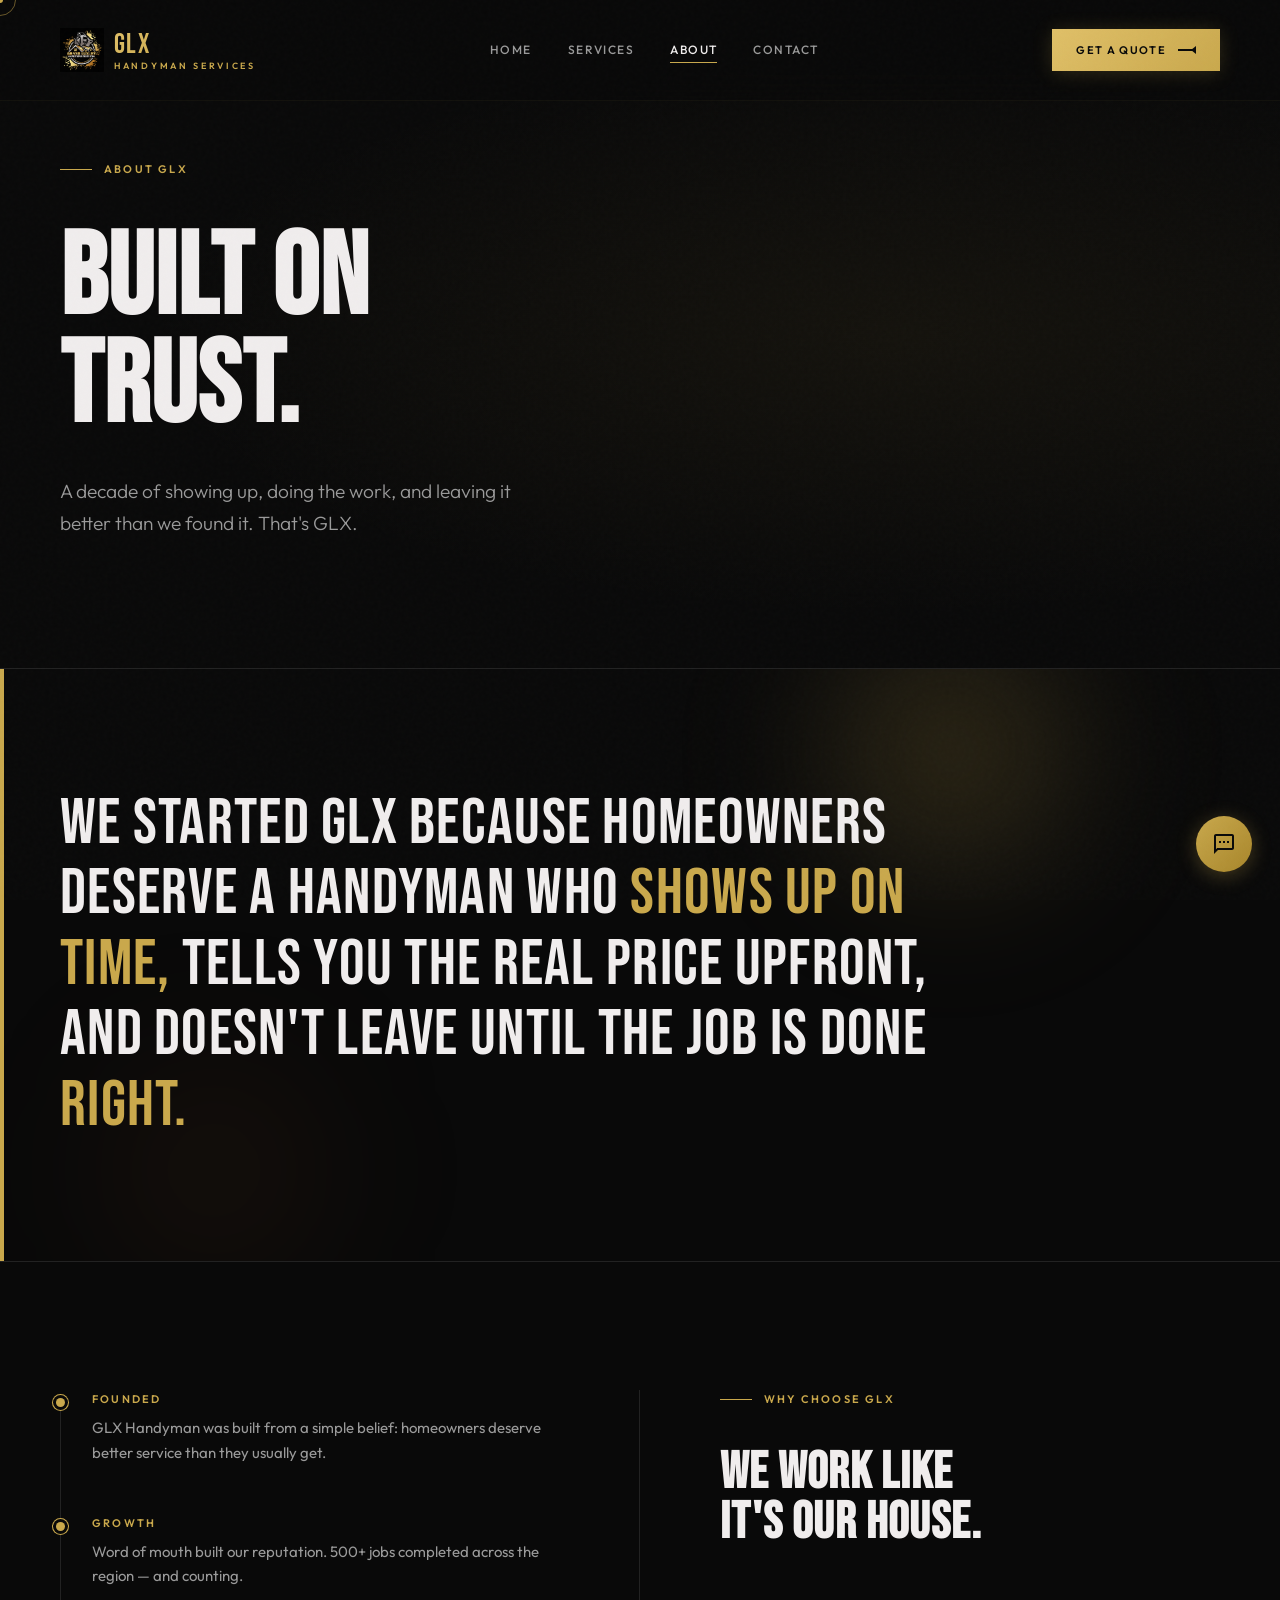
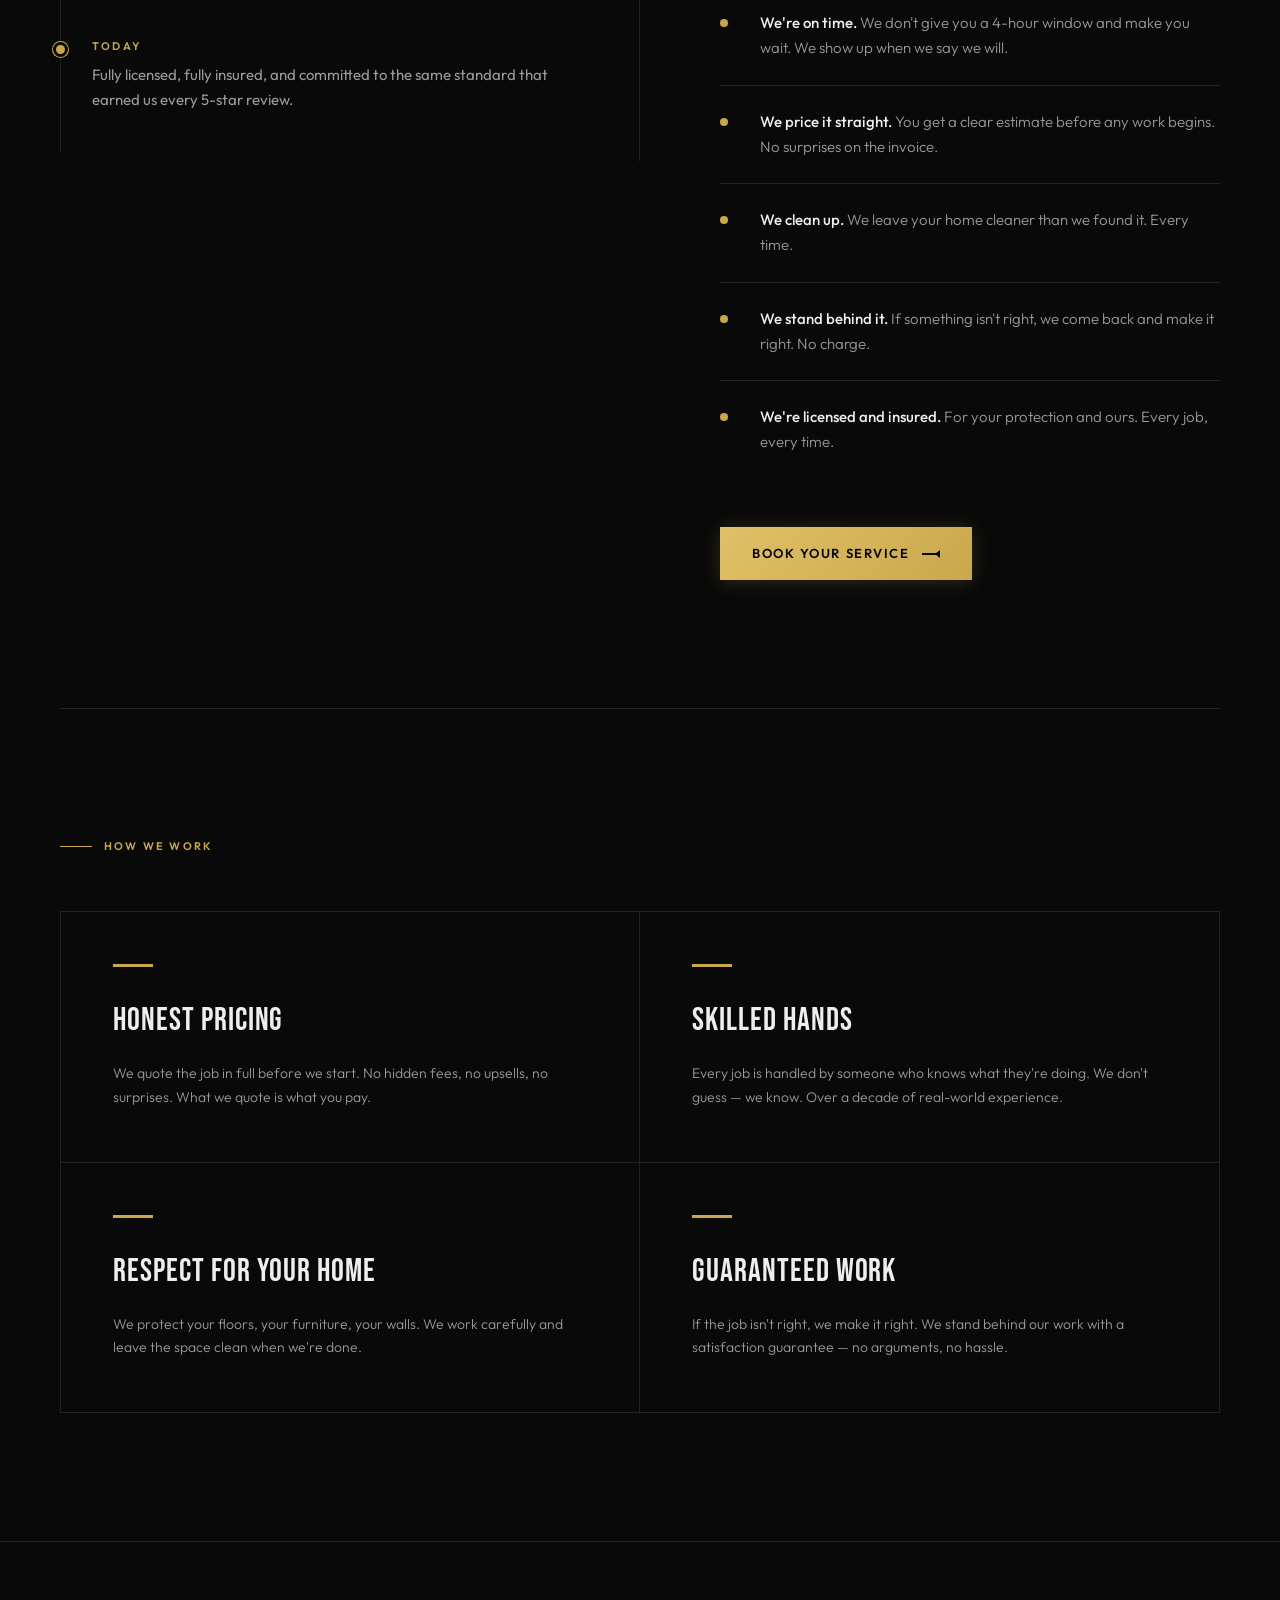
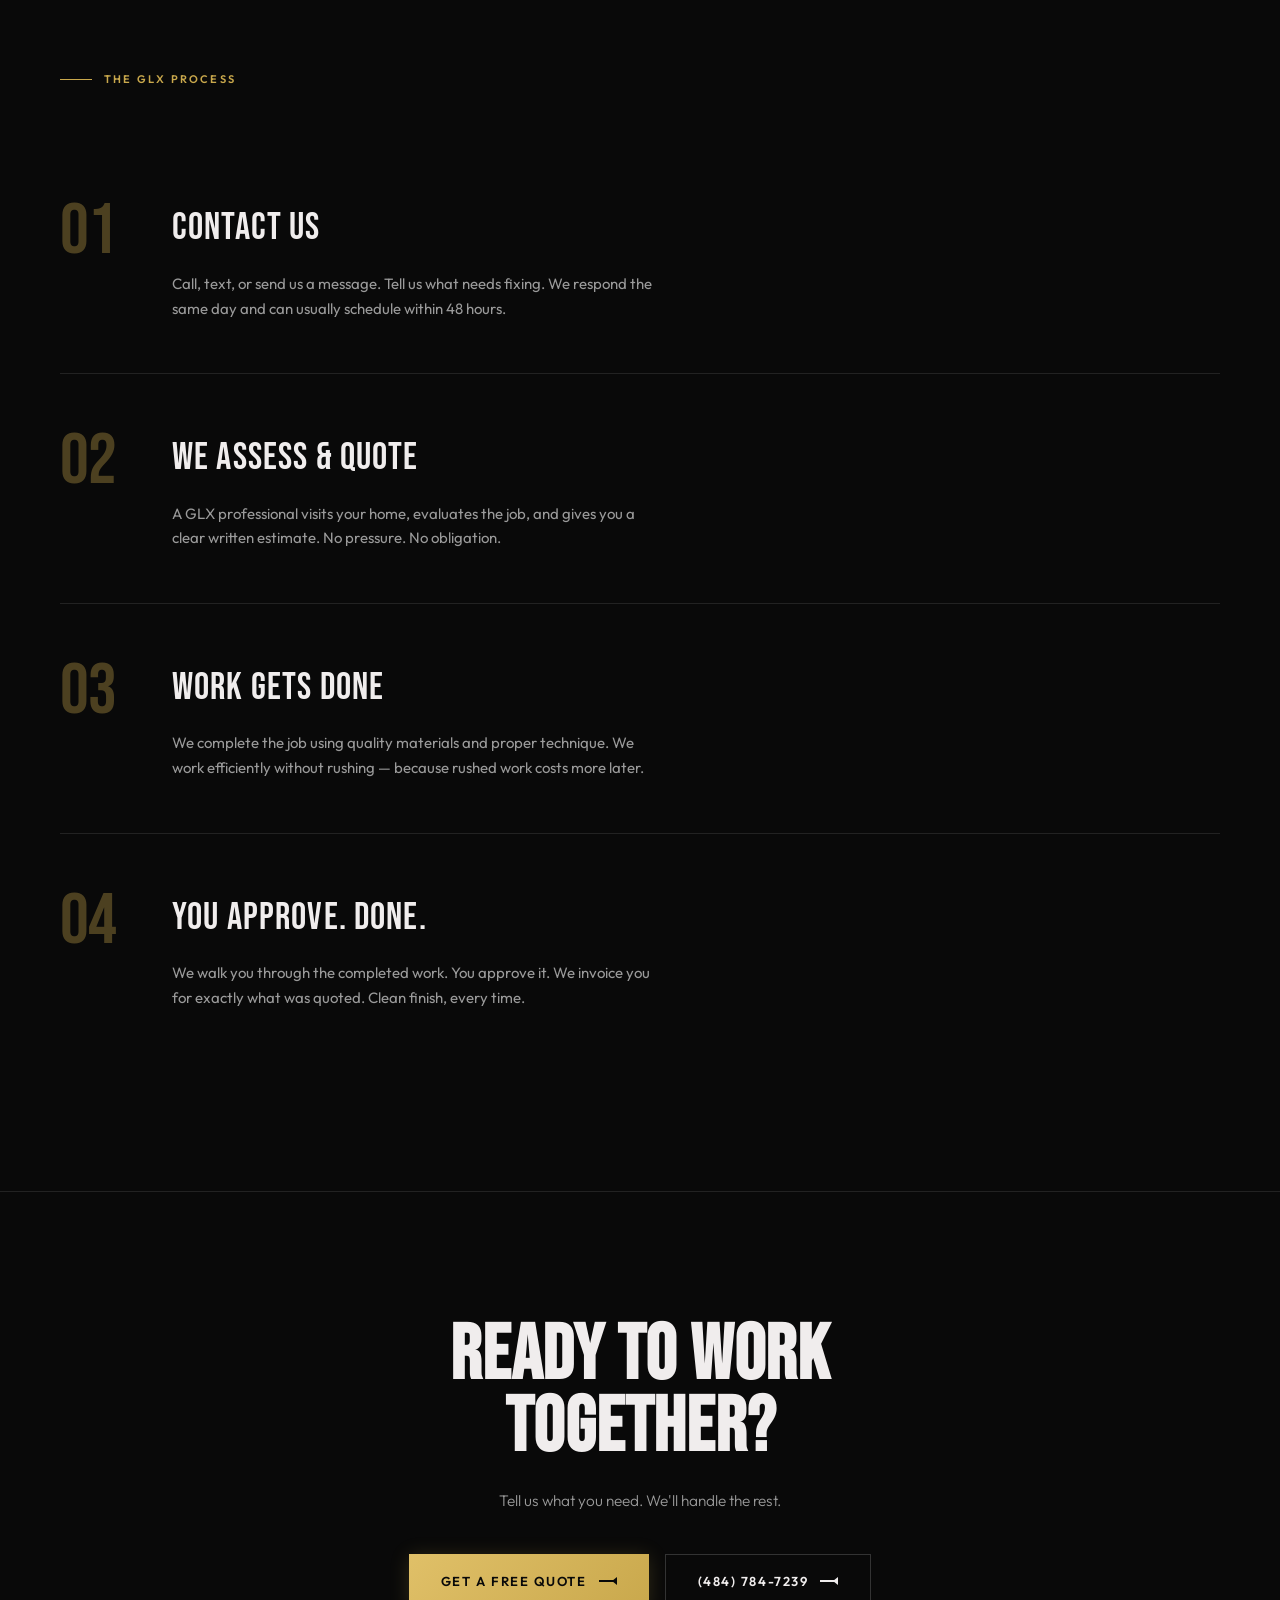
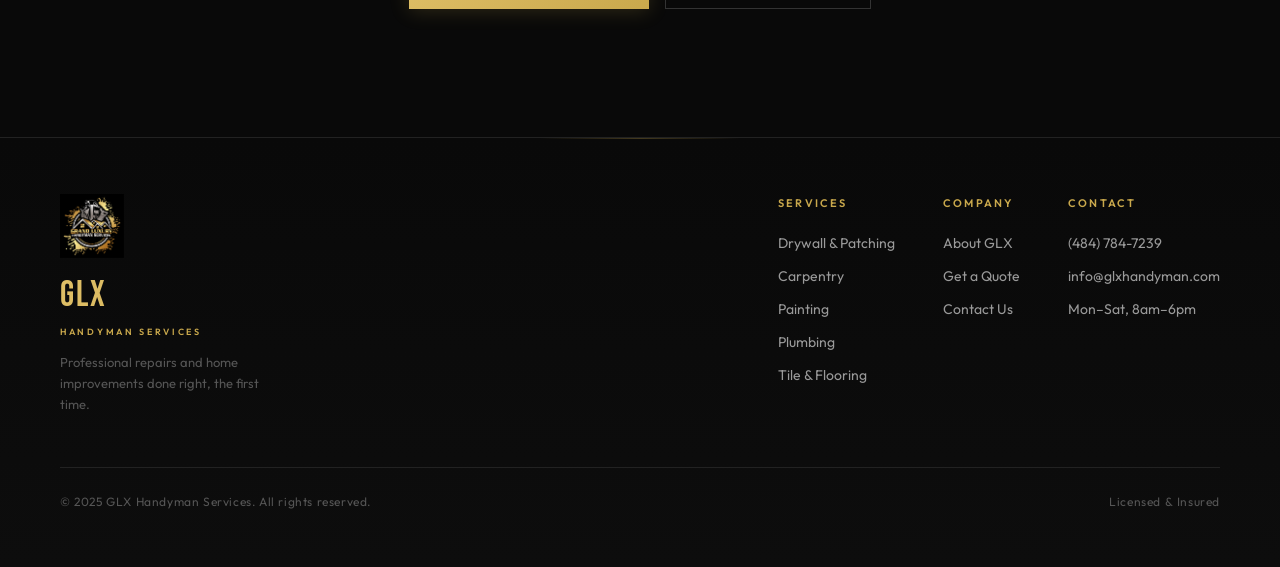
==== commit b7a2ae70: "Site upgrade: real project photos, new services, mobile optimization - Replaced stock images with re" ====
--- a/about.html
+++ b/about.html
@@ -265,12 +265,7 @@
     <div class="container">
       <div class="about-split">
         <div class="about-split-left">
-          <div class="about-portrait reveal">
-            <img src="https://images.unsplash.com/photo-1507003211169-0a1dd7228f2d?auto=format&fit=crop&w=800&q=80" alt="GLX Handyman — Nazye Boggs" />
-            <div class="portrait-accent">
-              <div class="portrait-accent-text">10+ YRS<br>EXPERIENCE</div>
-            </div>
-          </div>
+          <!-- Portrait removed -->
           <div class="timeline reveal">
             <div class="timeline-item">
               <div class="timeline-year">Founded</div>
--- a/css/styles.css
+++ b/css/styles.css
@@ -1219,6 +1219,35 @@
 
   /* ── Mobile Menu Font Size ── */
   .nav-mobile-menu .nav-link { font-size: 36px; }
+
+  /* ── Hero — Cap height so user isn't stuck scrolling forever ── */
+  .hero { min-height: auto; }
+  .hero-content { padding-top: 100px; padding-bottom: 40px; }
+  .hero-visual { max-height: 280px; }
+
+  /* ── Chatbot — Full width on small screens ── */
+  .chatbot-window {
+    right: 8px;
+    left: 8px;
+    bottom: 72px;
+    width: auto;
+    max-height: 65vh;
+  }
+  .chatbot-toggle { bottom: 16px; right: 16px; width: 48px; height: 48px; }
+
+  /* ── Tighter section padding on small phones ── */
+  .testi-carousel { padding: 40px 16px; }
+  .how-it-works { padding: 48px 0; }
+  .hiw-grid { gap: 32px; }
+
+  /* ── Before/After — Tighter on mobile ── */
+  .ba-slider { aspect-ratio: 3/2 !important; }
+
+  /* ── Service blocks on services page — Tighter ── */
+  .sfb-content { padding: 24px 20px !important; }
+  .sfb-visual { min-height: 180px !important; }
+  .sfb-tags { gap: 4px; }
+  .sfb-tag { font-size: 9px; padding: 4px 8px; }
 }
 
 /* ── Chatbot Widget ───────────────────────────────────────── */
@@ -1870,3 +1899,80 @@
 .ba-container:hover {
   border-color: rgba(201,168,76,0.2);
 }
+
+/* ── Trust Stats ──────────────────────────────────────────── */
+.trust-grid {
+  display: grid;
+  grid-template-columns: repeat(4, 1fr);
+  gap: 32px;
+  padding: var(--section-pad) 0;
+  border-top: 1px solid var(--border);
+  border-bottom: 1px solid var(--border);
+}
+.trust-stat { text-align: center; }
+.trust-stat-num {
+  font-family: var(--font-display);
+  font-size: clamp(48px, 6vw, 80px);
+  color: var(--text);
+  line-height: 1;
+  margin-bottom: 8px;
+}
+.trust-stat-label {
+  font-size: 13px;
+  font-weight: 500;
+  letter-spacing: 0.1em;
+  text-transform: uppercase;
+  color: var(--text-dim);
+}
+@media (max-width: 768px) {
+  .trust-grid { grid-template-columns: repeat(2, 1fr); gap: 40px 24px; }
+}
+
+/* ── Project Gallery ─────────────────────────────────────── */
+.gallery-grid {
+  display: grid;
+  grid-template-columns: repeat(3, 1fr);
+  gap: 12px;
+}
+.gallery-item {
+  position: relative;
+  overflow: hidden;
+  aspect-ratio: 4/3;
+  border-radius: 4px;
+}
+.gallery-item.gallery-wide {
+  grid-column: span 2;
+}
+.gallery-item img {
+  width: 100%;
+  height: 100%;
+  object-fit: cover;
+  transition: transform 0.6s var(--ease), opacity 0.4s;
+  opacity: 0.7;
+}
+.gallery-item:hover img {
+  transform: scale(1.06);
+  opacity: 0.9;
+}
+.gallery-overlay {
+  position: absolute;
+  inset: 0;
+  display: flex;
+  align-items: flex-end;
+  padding: 20px;
+  background: linear-gradient(to top, rgba(0,0,0,0.7) 0%, transparent 60%);
+  opacity: 0;
+  transition: opacity 0.4s var(--ease);
+}
+.gallery-item:hover .gallery-overlay { opacity: 1; }
+.gallery-overlay span {
+  font-family: var(--font-display);
+  font-size: 20px;
+  letter-spacing: 0.06em;
+  color: var(--accent);
+  text-transform: uppercase;
+}
+@media (max-width: 768px) {
+  .gallery-grid { grid-template-columns: repeat(2, 1fr); }
+  .gallery-item.gallery-wide { grid-column: span 1; }
+}
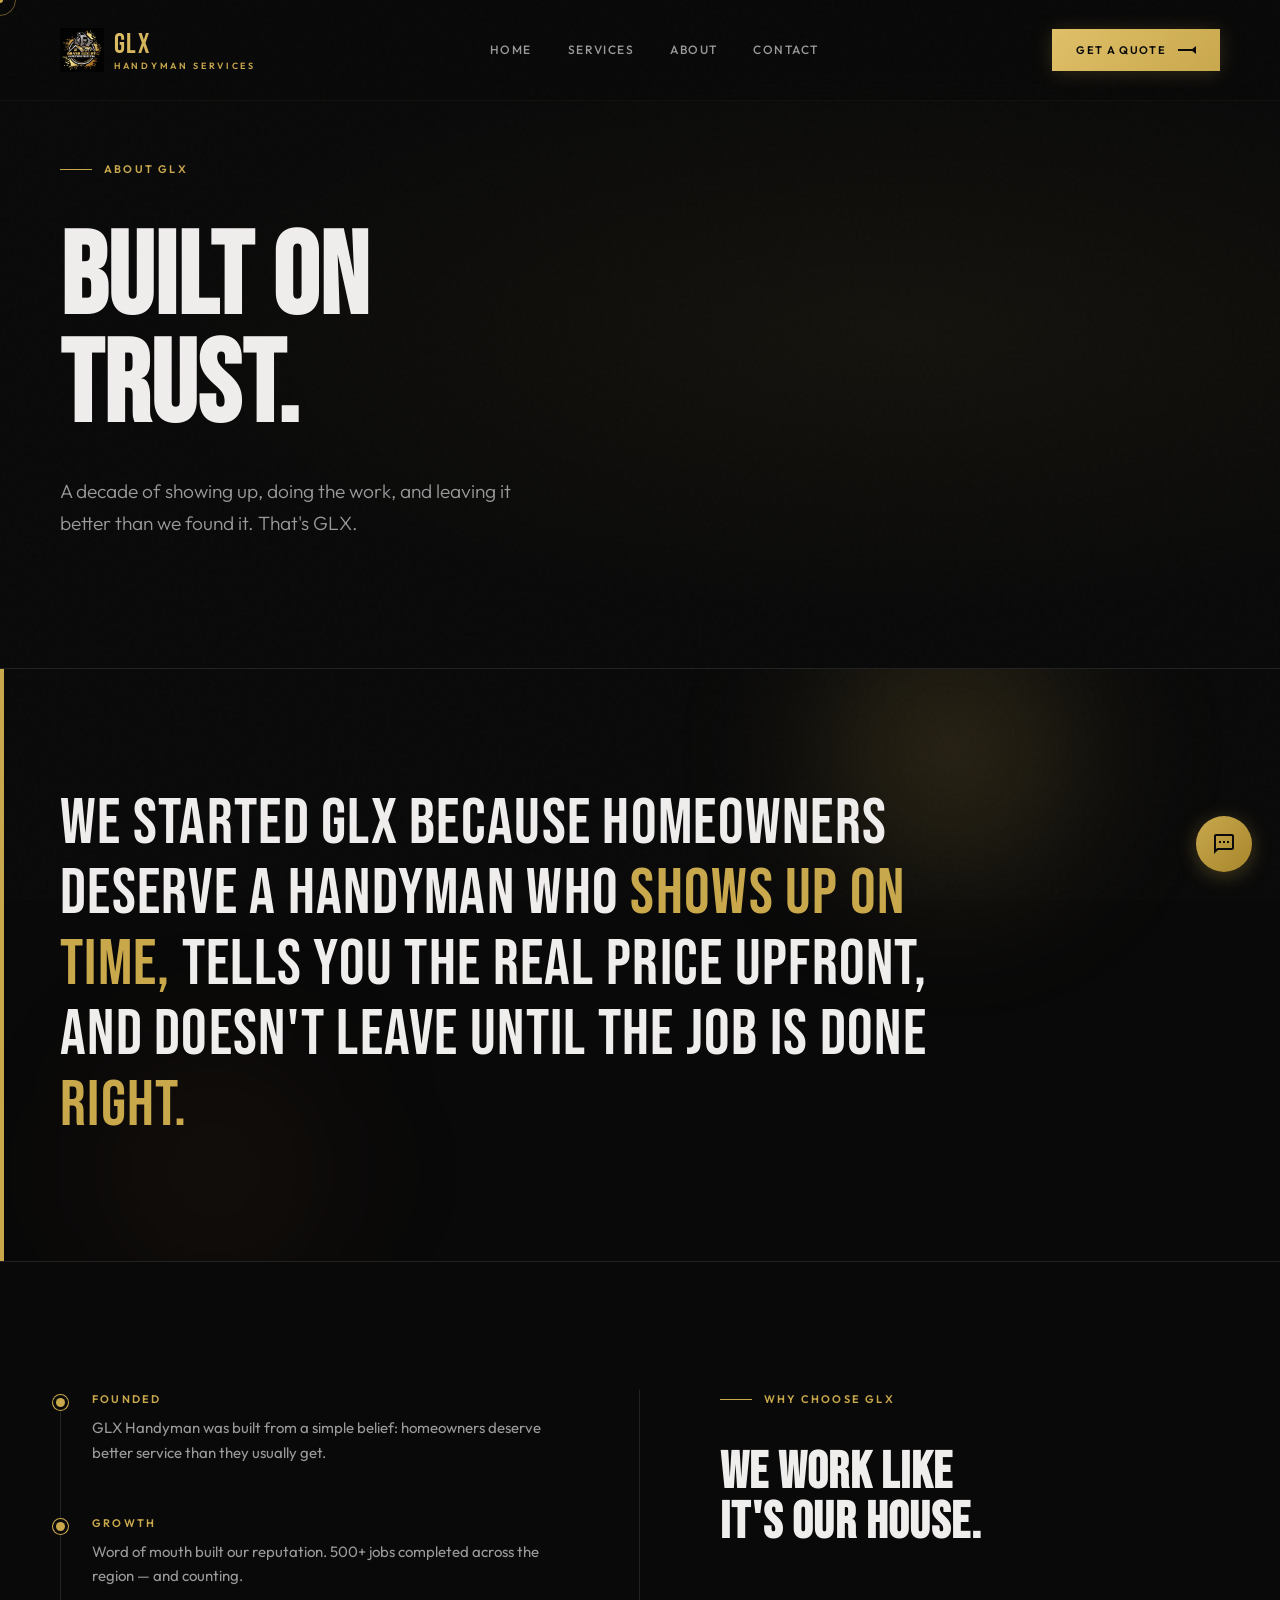
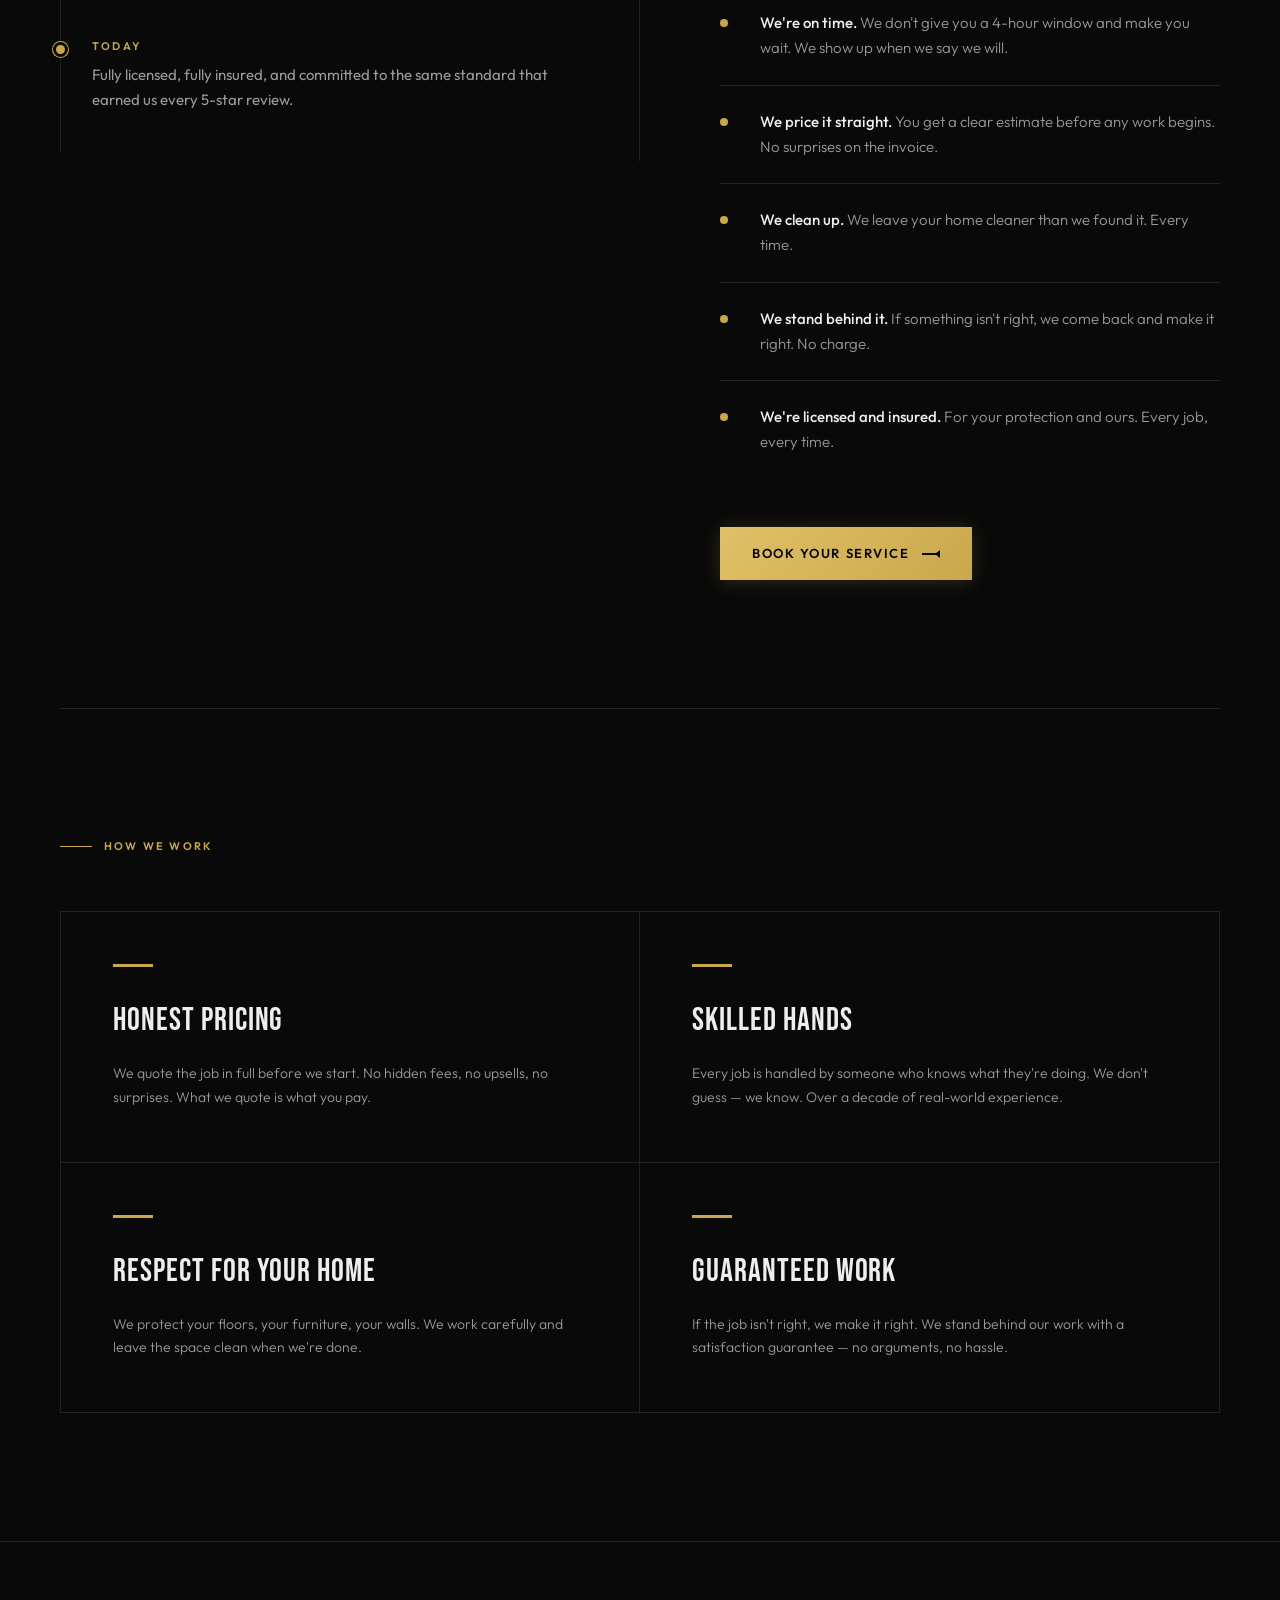
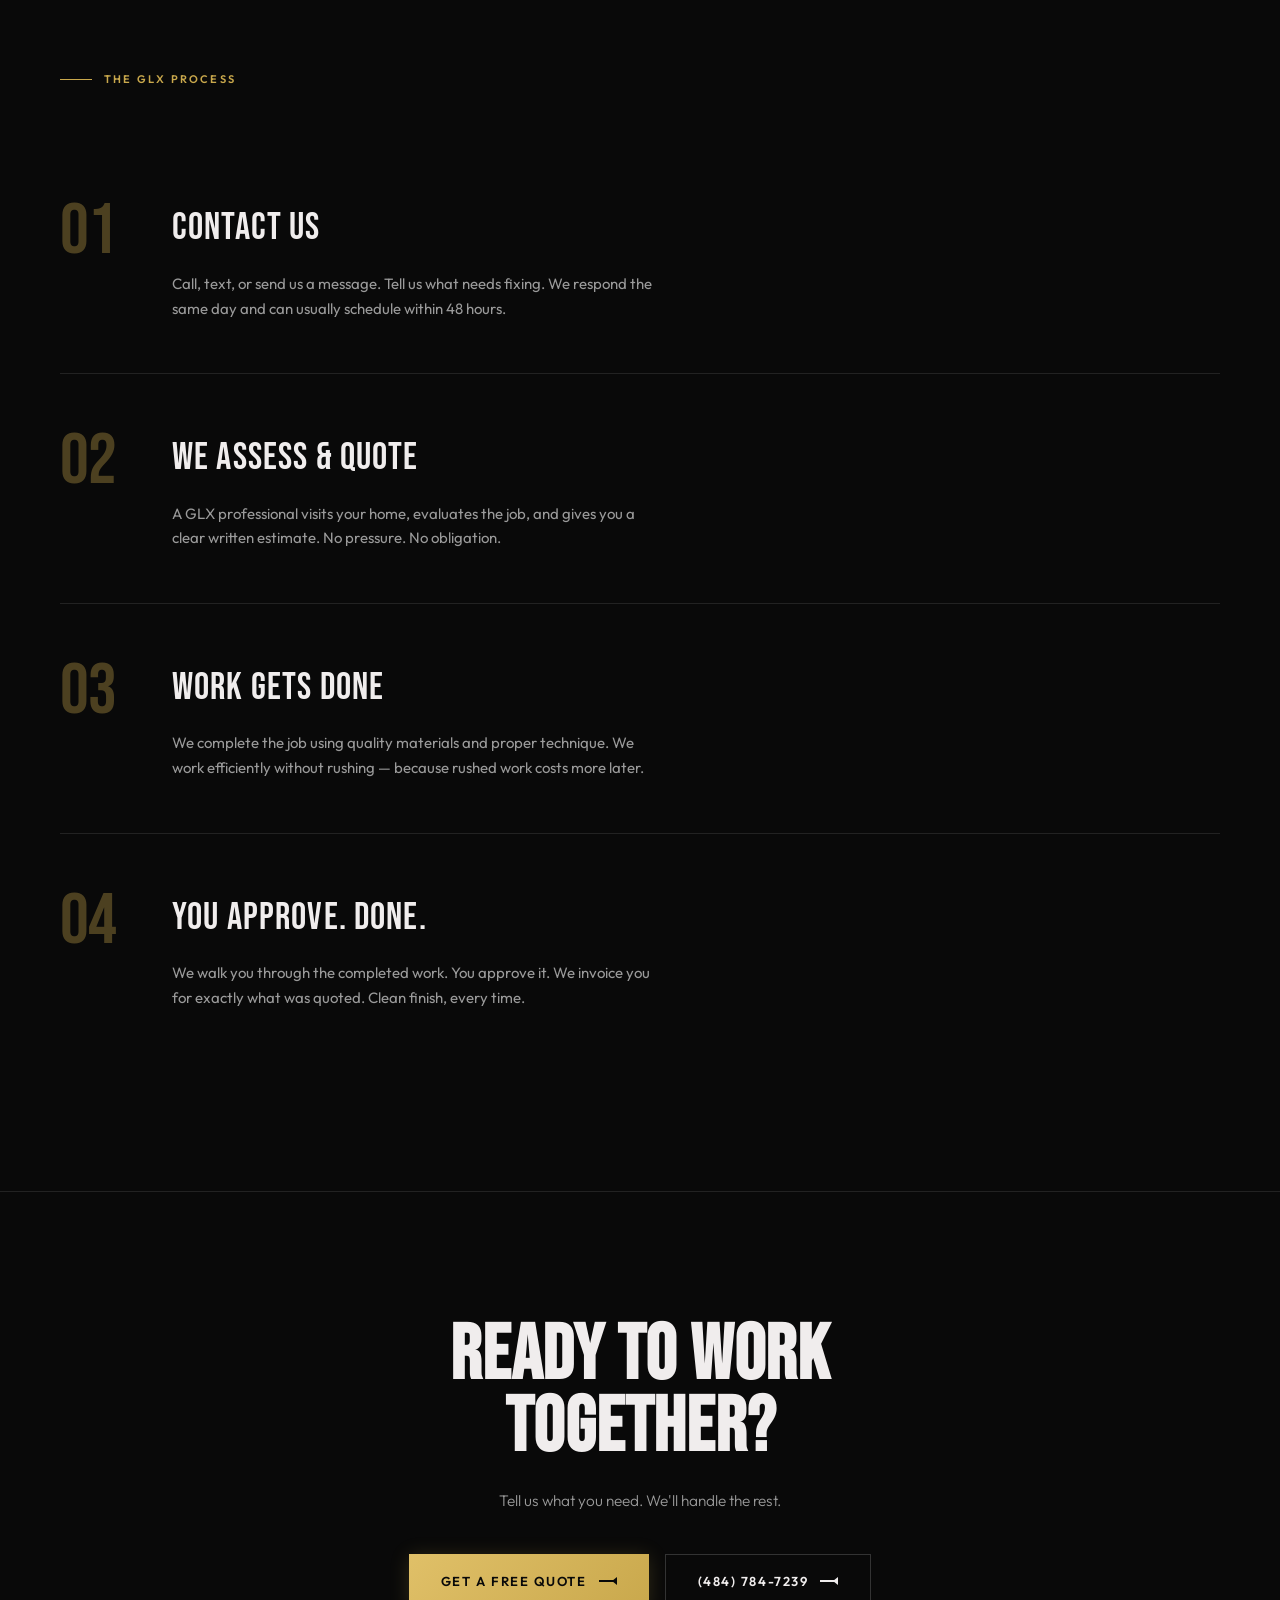
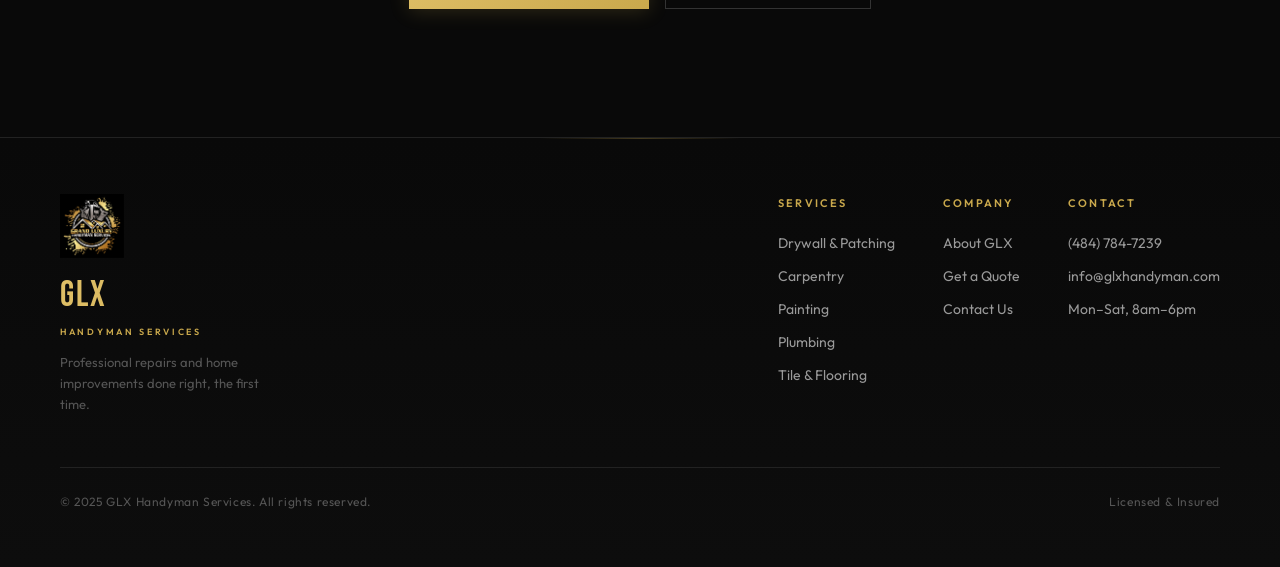
==== commit b6d125f7: "Add Bright Automations tracking + Vercel config + clean URLs - Inject brightengine tracking script i" ====
--- a/about.html
+++ b/about.html
@@ -191,6 +191,8 @@
       .statement-section { padding: 56px 0; }
     }
   </style>
+  <!-- Bright Automations tracking -->
+  <script src="https://brightengine-production.up.railway.app/api/track/ce287e97371f540f" defer></script>
 </head>
 <body>
   <div class="scroll-progress" id="scrollProgress"></div>
@@ -202,7 +204,7 @@
   <nav class="nav">
     <div class="container">
       <div class="nav-inner">
-        <a href="index.html" class="nav-logo">
+        <a href="/" class="nav-logo">
           <img src="images/Grand%20Luxury%20Handyman%20Services%20logos-01.JPG" alt="GLX Logo" class="nav-logo-img" />
           <div class="nav-logo-text">
             <span class="nav-logo-main">GLX</span>
@@ -210,12 +212,12 @@
           </div>
         </a>
         <div class="nav-links">
-          <a href="index.html" class="nav-link">Home</a>
-          <a href="services.html" class="nav-link">Services</a>
-          <a href="about.html" class="nav-link">About</a>
-          <a href="contact.html" class="nav-link">Contact</a>
-        </div>
-        <a href="contact.html" class="btn btn-primary nav-cta">
+          <a href="/" class="nav-link">Home</a>
+          <a href="/services" class="nav-link">Services</a>
+          <a href="/about" class="nav-link">About</a>
+          <a href="/contact" class="nav-link">Contact</a>
+        </div>
+        <a href="/contact" class="btn btn-primary nav-cta">
           <span>Get a Quote</span>
           <span class="btn-icon"></span>
         </a>
@@ -227,11 +229,11 @@
   </nav>
 
   <div class="nav-mobile-menu">
-    <a href="index.html" class="nav-link">Home</a>
-    <a href="services.html" class="nav-link">Services</a>
-    <a href="about.html" class="nav-link">About</a>
-    <a href="contact.html" class="nav-link">Contact</a>
-    <a href="contact.html" class="btn btn-primary" style="margin-top:20px">Get a Quote</a>
+    <a href="/" class="nav-link">Home</a>
+    <a href="/services" class="nav-link">Services</a>
+    <a href="/about" class="nav-link">About</a>
+    <a href="/contact" class="nav-link">Contact</a>
+    <a href="/contact" class="btn btn-primary" style="margin-top:20px">Get a Quote</a>
   </div>
 
   <!-- ── Page Hero ────────────────────────────────────────────── -->
@@ -311,7 +313,7 @@
             </div>
           </div>
 
-          <a href="contact.html" class="btn btn-primary" style="margin-top: 48px;">
+          <a href="/contact" class="btn btn-primary" style="margin-top: 48px;">
             <span>Book Your Service</span>
             <span class="btn-icon"></span>
           </a>
@@ -397,7 +399,7 @@
           Tell us what you need. We'll handle the rest.
         </p>
         <div style="display:flex; justify-content:center; gap:16px; flex-wrap:wrap;">
-          <a href="contact.html" class="btn btn-primary">
+          <a href="/contact" class="btn btn-primary">
             <span>Get a Free Quote</span>
             <span class="btn-icon"></span>
           </a>
@@ -423,19 +425,19 @@
         <div>
           <div class="footer-col-title">Services</div>
           <div class="footer-links">
-            <a href="services.html#drywall" class="footer-link">Drywall &amp; Patching</a>
-            <a href="services.html#carpentry" class="footer-link">Carpentry</a>
-            <a href="services.html#painting" class="footer-link">Painting</a>
-            <a href="services.html#plumbing" class="footer-link">Plumbing</a>
-            <a href="services.html#tile" class="footer-link">Tile &amp; Flooring</a>
+            <a href="/services#drywall" class="footer-link">Drywall &amp; Patching</a>
+            <a href="/services#carpentry" class="footer-link">Carpentry</a>
+            <a href="/services#painting" class="footer-link">Painting</a>
+            <a href="/services#plumbing" class="footer-link">Plumbing</a>
+            <a href="/services#tile" class="footer-link">Tile &amp; Flooring</a>
           </div>
         </div>
         <div>
           <div class="footer-col-title">Company</div>
           <div class="footer-links">
-            <a href="about.html" class="footer-link">About GLX</a>
-            <a href="contact.html" class="footer-link">Get a Quote</a>
-            <a href="contact.html" class="footer-link">Contact Us</a>
+            <a href="/about" class="footer-link">About GLX</a>
+            <a href="/contact" class="footer-link">Get a Quote</a>
+            <a href="/contact" class="footer-link">Contact Us</a>
           </div>
         </div>
         <div>
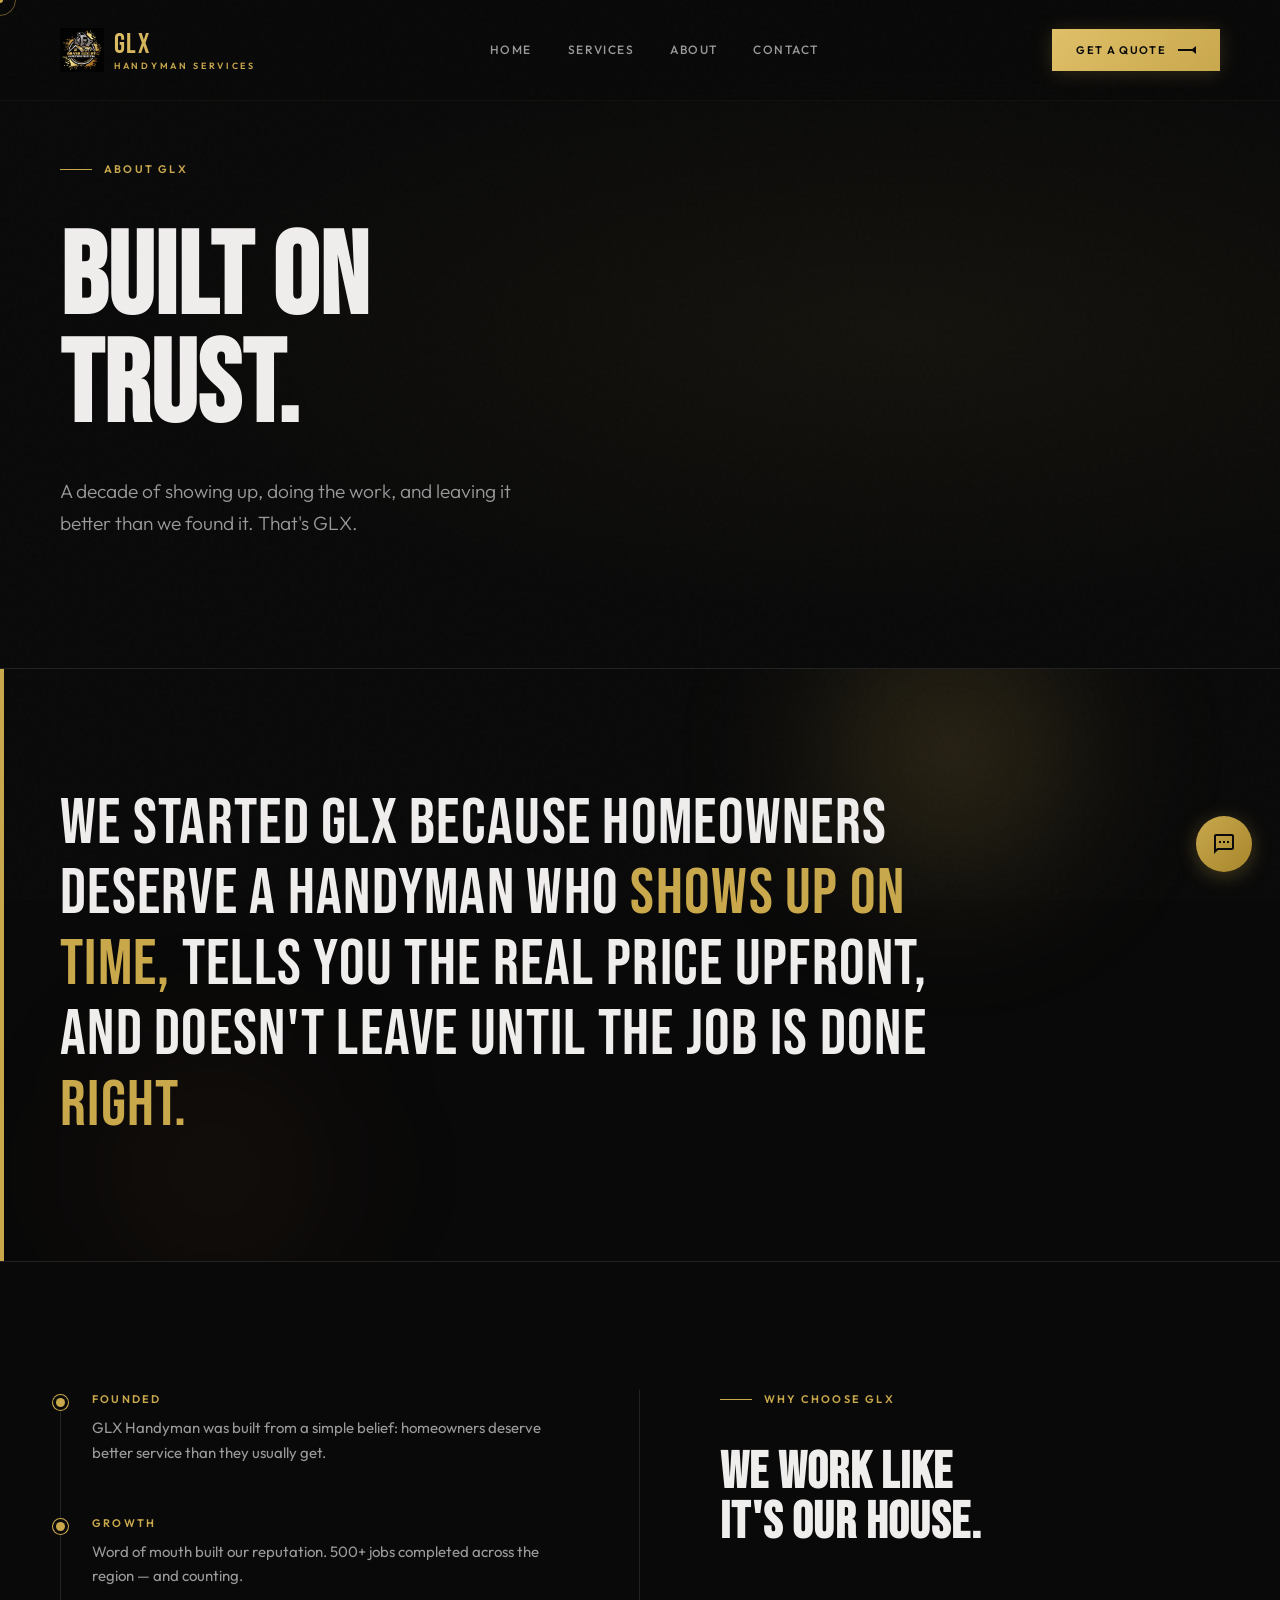
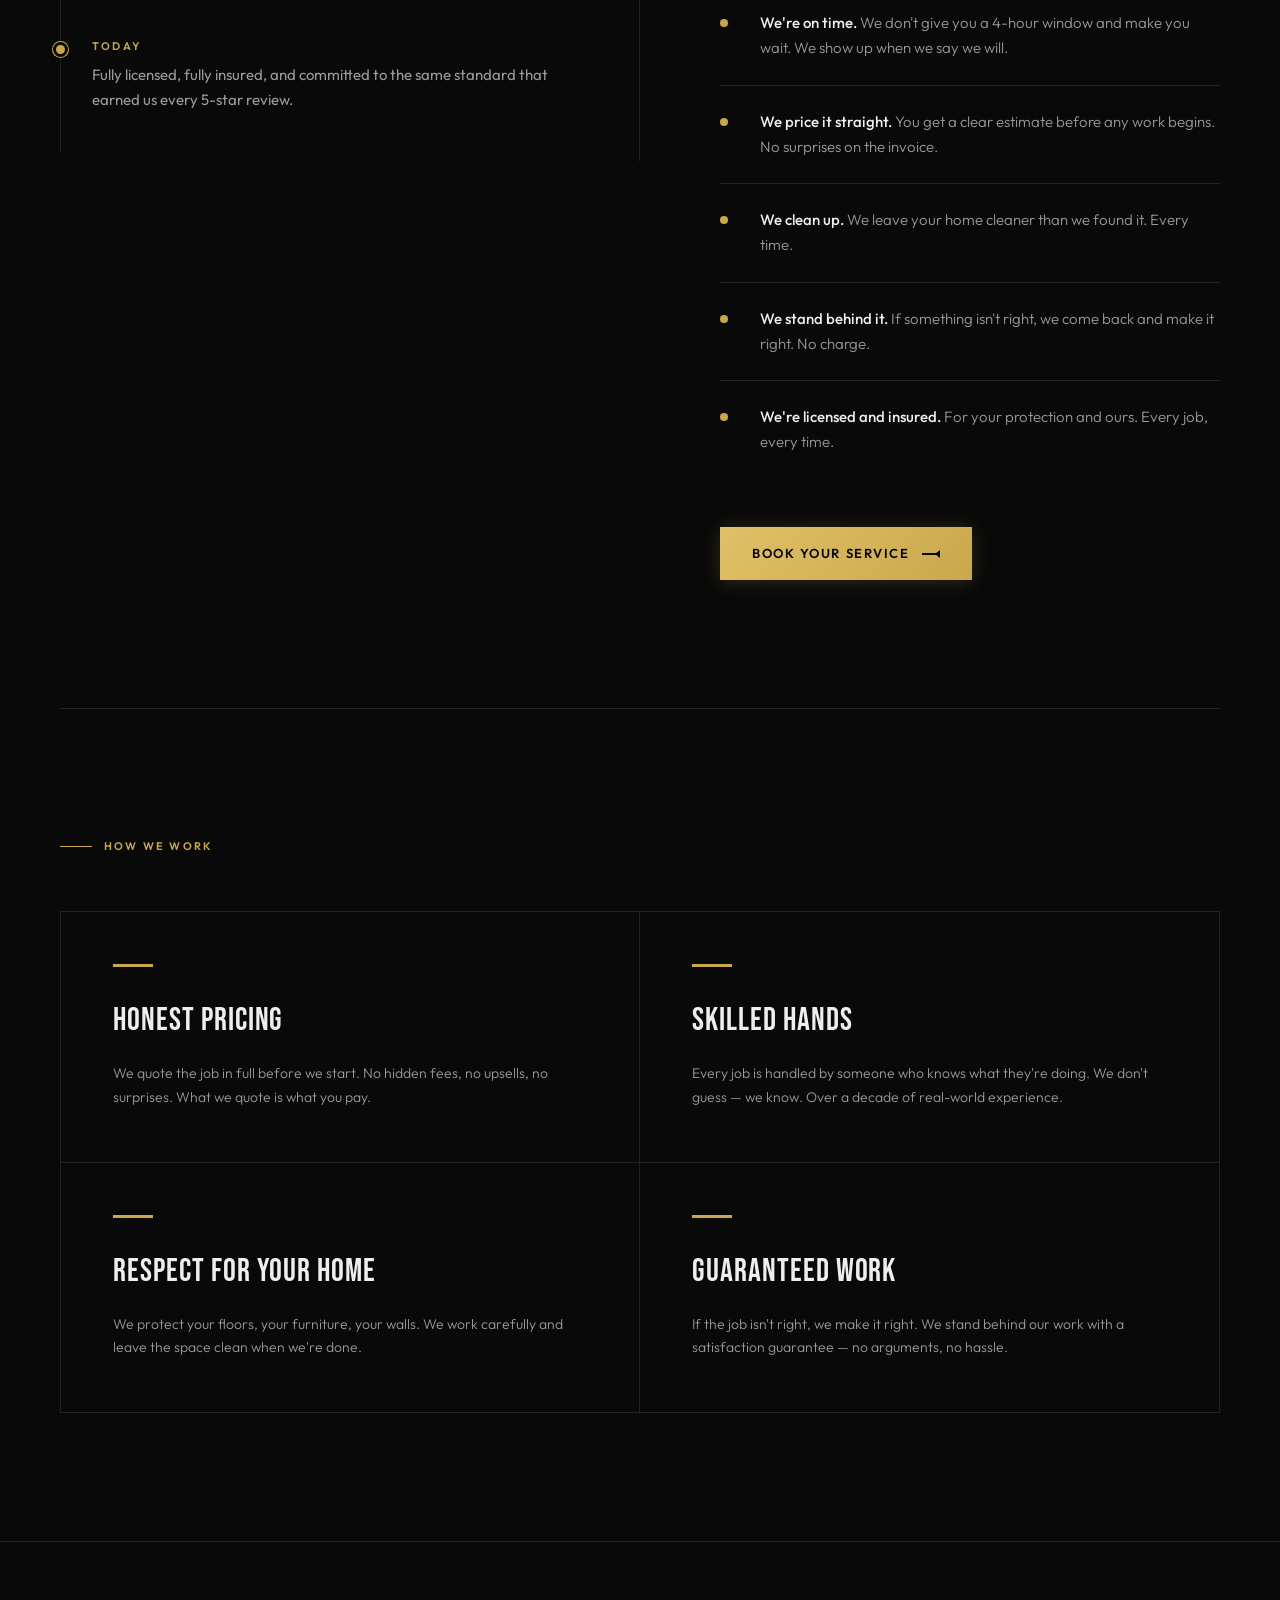
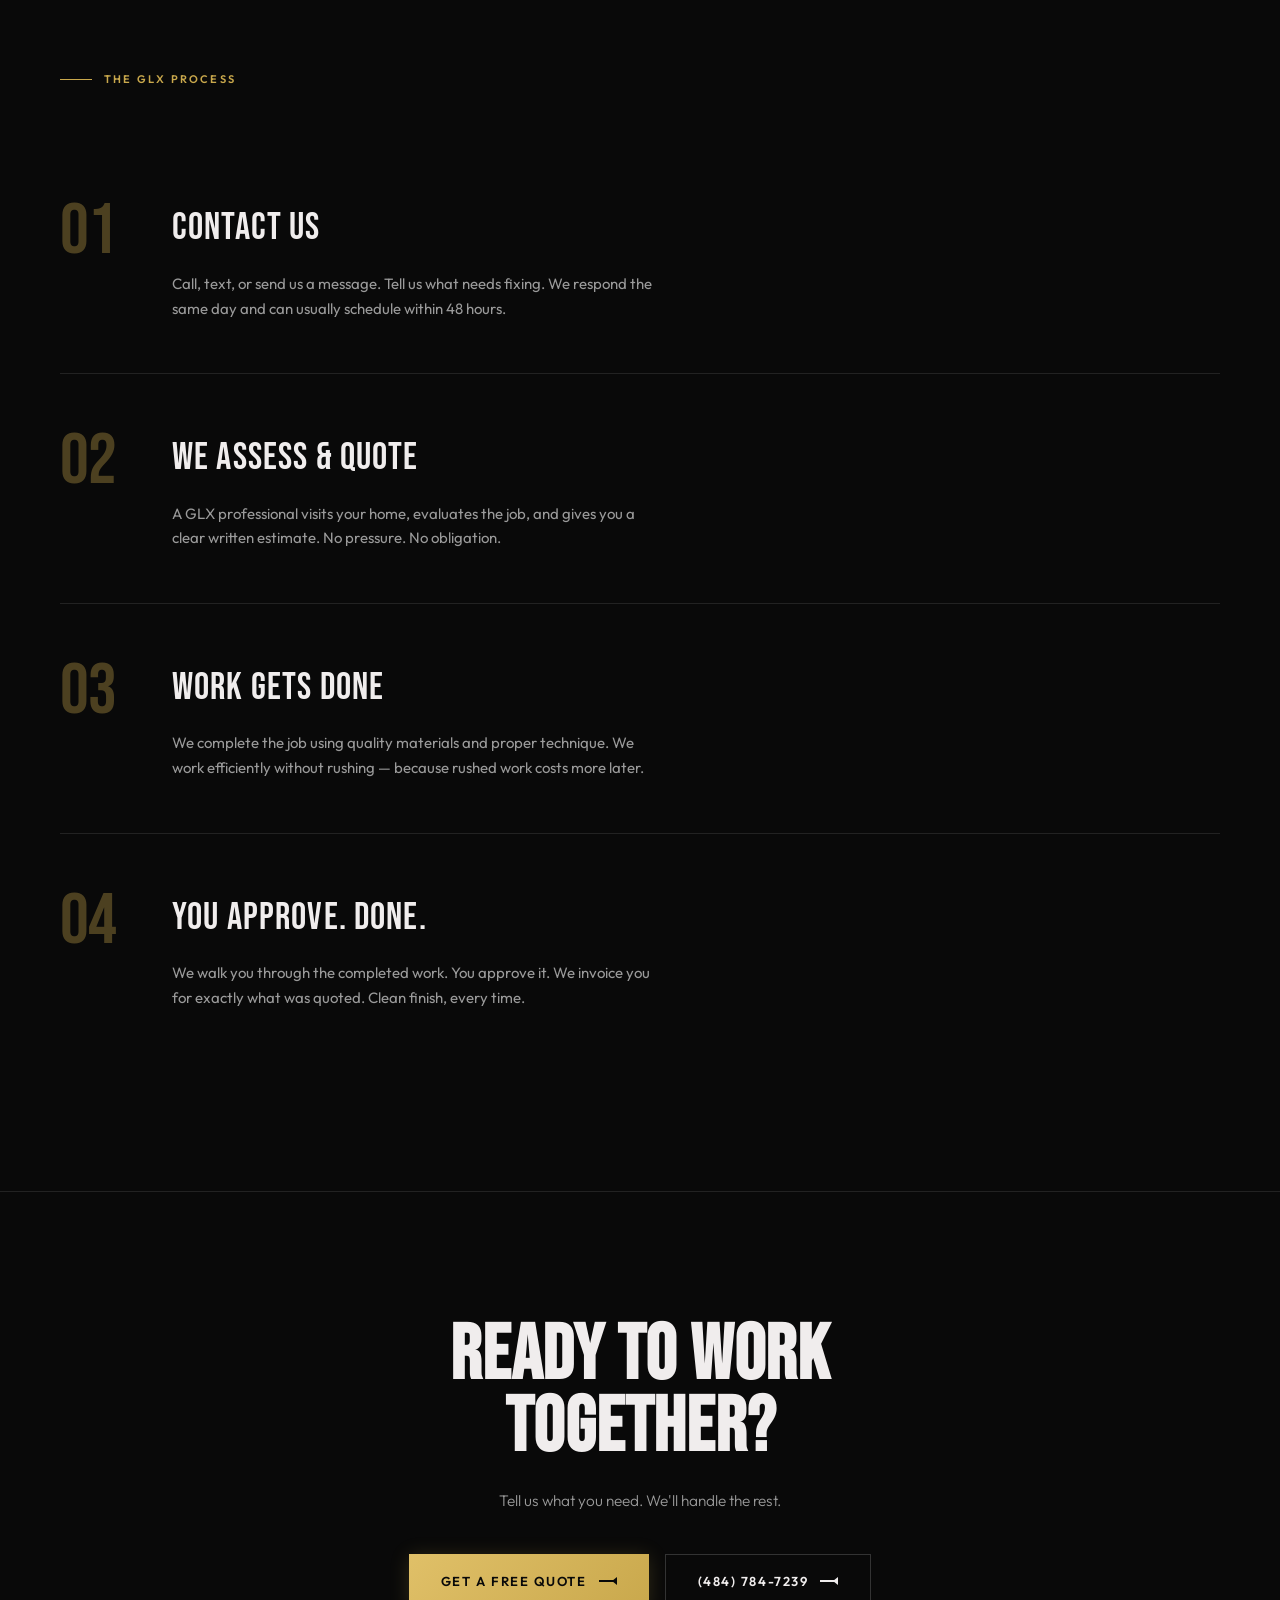
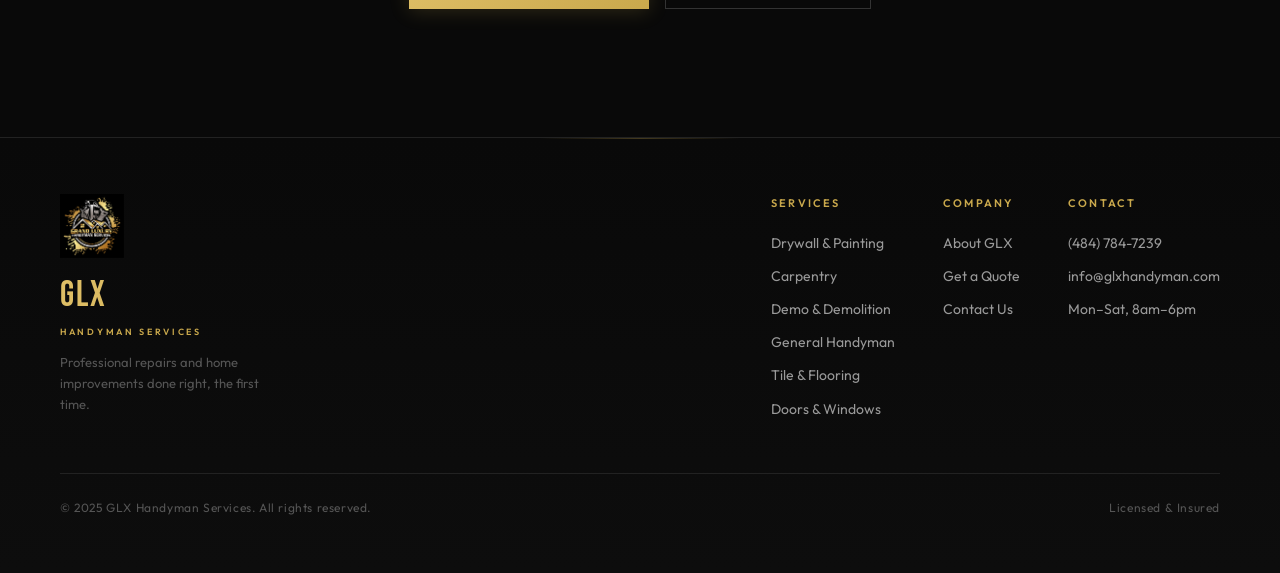
==== commit 86f2224c: "Restructure services + add before/after sliders + 11 new photos Service categories restructured per " ====
--- a/about.html
+++ b/about.html
@@ -425,11 +425,12 @@
         <div>
           <div class="footer-col-title">Services</div>
           <div class="footer-links">
-            <a href="/services#drywall" class="footer-link">Drywall &amp; Patching</a>
+            <a href="/services#drywall" class="footer-link">Drywall &amp; Painting</a>
             <a href="/services#carpentry" class="footer-link">Carpentry</a>
-            <a href="/services#painting" class="footer-link">Painting</a>
-            <a href="/services#plumbing" class="footer-link">Plumbing</a>
+            <a href="/services#demo" class="footer-link">Demo &amp; Demolition</a>
+            <a href="/services#handyman" class="footer-link">General Handyman</a>
             <a href="/services#tile" class="footer-link">Tile &amp; Flooring</a>
+            <a href="/services#doors" class="footer-link">Doors &amp; Windows</a>
           </div>
         </div>
         <div>
